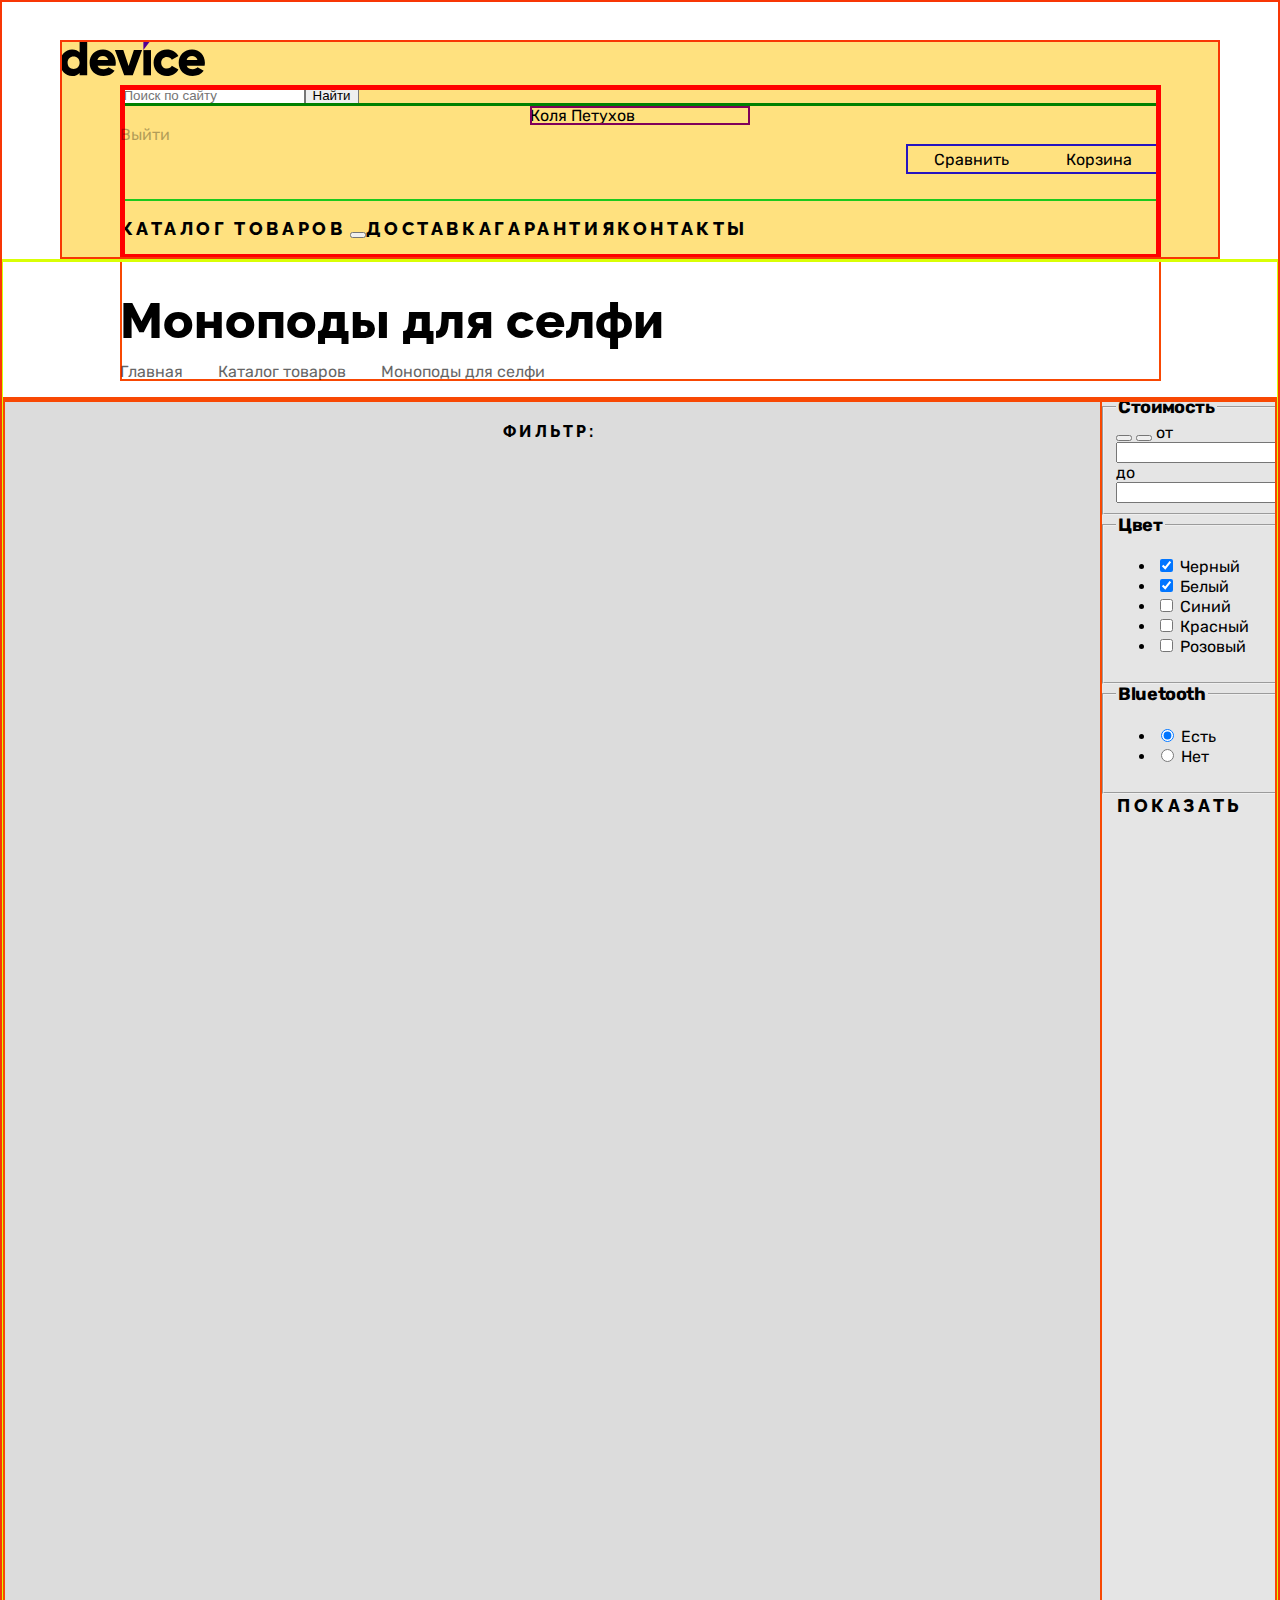
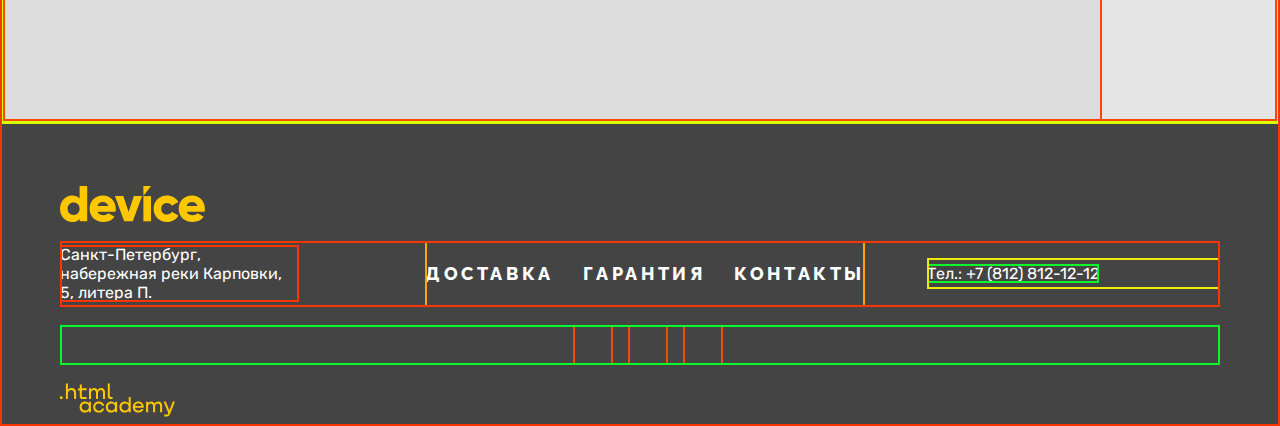
==== catalog.html @ 8658c02c "4.12. Сетка страницы и крупных блоков на флексах для главной страницы" ====
<!DOCTYPE html>
<html lang="ru">
  <head>
    <meta charset="utf-8" />
    <link rel="stylesheet" href="css/styles.css" />
    <title>Каталог HTML Academy: Девайс</title>
  </head>
  <body>
    <header class="main-header">
      <h1 class="visually-hidden">Каталог интернет магазина «device»</h1>
      <a class="main-logo-link" href="index.html"
        ><img
          class="main-logo-img"
          src="img/decor/main-logo.svg"
          alt="Логотип device"
          width="145"
          height="36"
      /></a>
      <nav class="navigation">
        <!--Пользовательское меню begin-->
        <form
          class="search navigation-user"
          action="https://echo.htmlacademy.ru/"
          method="GET"
        >
          <input name="search" placeholder="Поиск по сайту" type="search" />
          <button class="button-search" type="submit">Найти</button>
        </form>
        <a class="navigation-link-login navigation-link-user" href=""
          >Коля Петухов
        </a>
        <a class="navigation-link-logout" href="#">Выйти</a>
        <ul class="navigation-list navigation-user-list">
          <li class="navigation-item-user">
            <a class="navigation-link-user" href="">Сравнить</a>
          </li>
          <li class="navigation-item-user">
            <a class="navigation-link-user" href="">Корзина</a>
          </li>
        </ul>
        <!--Пользовательское меню end-->

        <!--Основное меню begin-->
        <ul class="navigation-list main-menu">
          <li class="navigation-item">
            <a class="navigation-link" href="catalog.html">Каталог товаров</a>
            <button class="button-catalog" aria-expanded="false" type="button">
              <span class="visually-hidden">Дополнительное меню</span>
            </button>
            <ul class="sub-menu-cat hidden">
              <li class="navigation-item">
                <a href="#">Виртуальная реальность</a>
              </li>
              <li class="navigation-item-sub">
                <a href="#">Моноподы для cелфи</a>
              </li>
              <li class="navigation-item-sub">
                <a href="#">Экшн-камеры</a>
              </li>
              <li class="navigation-item-sub">
                <a href="#">Фитнес-браслеты</a>
              </li>
              <li class="navigation-item-sub">
                <a href="#">Умные часы</a>
              </li>
              <li class="navigation-item-sub">
                <a href="#">Квадрокоптеры</a>
              </li>
            </ul>
          </li>
          <li class="navigation-item">
            <a class="navigation-link" href="">Доставка</a>
          </li>
          <li class="navigation-item">
            <a class="navigation-link" href="">Гарантия</a>
          </li>
          <li class="navigation-item">
            <a class="navigation-link" href="">Контакты</a>
          </li>
        </ul>
        <!--Основное меню end-->
      </nav>
    </header>

    <main class="main-container main-catalog">
      <div class="page-container">
        <header class="catalog-header">
          <h2 class="catalog-header-title">Моноподы для селфи</h2>
          <ul class="breadcrumbs">
            <li class="breadcrumbs-item">
              <a class="breadcrumbs-link" href="index.html">Главная</a>
            </li>
            <li class="breadcrumbs-item">
              <a class="breadcrumbs-link" href="catalog.html"
                >Каталог товаров</a
              >
            </li>
            <li class="breadcrumbs-item">
              <a class="breadcrumbs-link">Моноподы для селфи</a>
            </li>
          </ul>
        </header>
      </div>
      <section class="catalog-products">
        <div class="container-catalog">
          <div class="container-filter">
            <h2>фильтр:</h2>
          </div>

          <form
            class="catalog-filter"
            action="https://echo.htmlacademy.ru/"
            method="get"
          >
            <fieldset class="catalog-filter-group">
              <legend class="catalog-filter-title">Стоимость</legend>
              <button class="range-toggle toggle-min" type="button">
                <span class="visually-hidden"
                  >Изменить минимальную стоимость</span
                >
              </button>
              <button class="range-toggle toggle-max" type="button">
                <span class="visually-hidden"
                  >Изменить максимальную стоимость</span
                >
              </button>

              <label class="catalog-filter-label">
                от
                <input
                  class="catalog-filter-input"
                  type="number"
                  name="min-price"
                />
              </label>

              <label class="catalog-filter-label">
                до
                <input
                  class="catalog-filter-input"
                  type="number"
                  name="max-price"
                />
              </label>
            </fieldset>

            <fieldset class="catalog-filter-group">
              <legend class="catalog-filter-title">Цвет</legend>
              <ul class="catalog-filter-list">
                <li class="catalog-filter-item">
                  <label class="catalog-filter-label">
                    <input
                      class="catalog-filter-input"
                      name="filter-color-black"
                      type="checkbox"
                      checked
                    />
                    Черный
                  </label>
                </li>
                <li class="catalog-filter-item">
                  <label class="catalog-filter-label">
                    <input
                      class="catalog-filter-input"
                      name="filter-color-white"
                      type="checkbox"
                      checked
                    />
                    Белый
                  </label>
                </li>
                <li class="catalog-filter-item">
                  <label class="catalog-filter-label">
                    <input
                      class="catalog-filter-input"
                      name="filter-color-blue"
                      type="checkbox"
                    />
                    Синий
                  </label>
                </li>
                <li class="catalog-filter-item">
                  <label class="catalog-filter-label">
                    <input
                      class="catalog-filter-input"
                      name="filter-color-red"
                      type="checkbox"
                    />
                    Красный
                  </label>
                </li>
                <li class="catalog-filter-item">
                  <label class="catalog-filter-label">
                    <input
                      class="catalog-filter-input"
                      name="filter-color-pink"
                      type="checkbox"
                    />
                    Розовый
                  </label>
                </li>
              </ul>
            </fieldset>

            <fieldset class="catalog-filter-group">
              <legend class="catalog-filter-title">Bluetooth</legend>
              <ul class="catalog-filter-list">
                <li class="catalog-filter-item">
                  <label class="catalog-filter-label">
                    <input
                      class="catalog-filter-input"
                      name="filter-bluetooth"
                      type="radio"
                      value="yes"
                      checked
                    />
                    Есть
                  </label>
                </li>
                <li class="catalog-filter-item">
                  <label class="catalog-filter-label">
                    <input
                      class="catalog-filter-input"
                      name="filter-bluetooth"
                      type="radio"
                      value="not"
                    />
                    Нет
                  </label>
                </li>
              </ul>
            </fieldset>

            <button class="btn" type="submit">Показать</button>
          </form>

          <div class="container-products">
            <form class="sorting-type">
              <label for="sorting">сортировка:</label>
              <select name="sorting" id="sorting">
                <option value="popular">Сначала популярное</option>
                <option value="cheap">Сначала дешёвое</option>
                <option value="expensive">Сначала дорогое</option>
              </select>
            </form>

            <a class="visually-hidden sorting--max-min" href="#">
              Отсортировать продукты по убыванию
            </a>
            <a class="visually-hidden sorting--min-max" href="#">
              Отсортировать продукты по возрастанию
            </a>

            <div class="product-card">
              <ul class="product-card-list">
                <li class="product-card-item">
                  <img
                    class="product-card-image"
                    src="img/content/catalog-product-1.jpg"
                    alt="Любительская селфи-палка"
                    width="360"
                    height="380"
                  />
                  <a class="product-card-link" href="#">
                    <h3 class="product-card-title">Любительская селфи-палка</h3>
                    <span class="product-card-price">500 ₽</span>
                  </a>
                  <a class="btn product-card-link" href="#">Подробнее</a>
                </li>
                <li>
                  <img
                    class="product-card-image"
                    src="img/content/catalog-product-2.jpg"
                    alt="Профессиональная селфи-палка"
                    width="360"
                    height="380"
                  />
                  <a class="product-card-link" href="#">
                    <h3 class="product-card-title">
                      Профессиональная селфи-палка
                    </h3>
                    <span class="product-card-price">1 500 ₽</span>
                  </a>
                  <a class="btn product-card-link" href="#">Подробнее</a>
                </li>
                <li>
                  <img
                    class="product-card-image"
                    src="img/content/catalog-product-3.jpg"
                    alt="Непотопляемая селфи-палка"
                    width="360"
                    height="380"
                  />
                  <a class="product-card-link" href="#">
                    <h3 class="product-card-title">
                      Непотопляемая селфи-палка
                    </h3>
                    <span class="product-card-price">2 500 ₽</span>
                  </a>
                  <a class="btn product-card-link" href="#">Подробнее</a>
                </li>
                <li>
                  <img
                    class="product-card-image"
                    src="img/content/catalog-product-4.jpg"
                    alt="Селфи-палка «Следуй за мной»"
                    width="360"
                    height="380"
                  />
                  <a class="product-card-link" href="#">
                    <h3 class="product-card-title">
                      Селфи-палка «Следуй за мной»
                    </h3>
                    <span class="product-card-price">4 900 ₽</span>
                  </a>
                  <a class="btn product-card-link" href="#">Подробнее</a>
                </li>
              </ul>

              <a class="pagination-show-more--button" href="#">
                Загрузить еще
              </a>

              <ul class="pagination">
                <li class="pagination-item">
                  <a class="pagination-link pagination-prev">
                    <span class="pagination-text">назад</span>
                  </a>
                </li>
                <li class="pagination-item">
                  <a class="pagination-link pagination-current" href="#">1</a>
                </li>
                <li class="pagination-item">
                  <a class="pagination-link" href="#">2</a>
                </li>
                <li class="pagination-item">
                  <a class="pagination-link" href="#">3</a>
                </li>
                <li class="pagination-item">
                  <a class="pagination-link" href="#">...</a>
                </li>
                <li class="pagination-item">
                  <a class="pagination-link" href="#">15</a>
                </li>
                <li class="pagination-item">
                  <a class="pagination-link pagination-next" href="#">
                    <span class="pagination-text">вперёд</span>
                  </a>
                </li>
              </ul>
            </div>
          </div>
        </div>
      </section>
    </main>
    <!--footer-->
    <footer class="main-footer">
      <div class="page-container">
        <a class="footer-logo-link" href="index.html">
          <img
            class="footer-logo-img"
            src="img/decor/footer-logo.svg"
            alt="Логотип device"
            width="145"
            height="36"
          />
        </a>
        <div class="footer-container">
          <div class="footer-address">
            <p>Санкт-Петербург, набережная реки Карповки, 5, литера П.</p>
          </div>

          <div class="footer-nav">
            <ul class="footer-nav-list">
              <li class="footer-nav-item">
                <a href="#content-delivery">Доставка</a>
              </li>
              <li class="footer-nav-item">
                <a href="#content-guarantee">Гарантия</a>
              </li>
              <li class="footer-nav-item"><a href="#contacts">Контакты</a></li>
            </ul>
          </div>

          <div class="footer-phone">
            <a class="footer-contacts-phone" href="tel:88128121212"
              >Тел.: +7 (812) 812-12-12</a
            >
          </div>
        </div>

        <div class="footer-social">
          <h2 class="main-footer-title visually-hidden">Мы в соцсетях</h2>
          <ul class="footer-social-list">
            <li class="footer-social-item">
              <a class="button" href="https://www.facebook.com/htmlacademy">
                <span class="visually-hidden">Фейсбук</span>
              </a>
            </li>
            <li class="footer-social-item">
              <a class="button" href="https://www.instagram.com/htmlacademy/">
                <span class="visually-hidden">Инстаграм</span>
              </a>
            </li>
            <li class="footer-social-item">
              <a class="button" href="https://twitter.com/htmlacademy_ru">
                <span class="visually-hidden">Твиттер</span>
              </a>
            </li>
          </ul>
        </div>

        <a class="htmlacademy-link" href="https://htmlacademy.ru/"
          ><img
            class="htmlacademy-logo"
            src="img/decor/footer-logo-html_academy.svg"
            alt=".html academy"
            width="115"
            height="34"
        /></a>
      </div>
    </footer>
  </body>
</html>
---- css/styles.css ----
@font-face {
  font-family: "Raleway";
  src: url("../fonts/raleway/raleway-800.woff2") format("woff2");
  font-weight: 800;
  font-style: normal;
  font-display: swap;
}

@font-face {
  font-family: "Rubik";
  src: url("../fonts/rubik/rubik-400.woff2") format("woff2");
  font-weight: 400;
  font-style: normal;
  font-display: swap;
}

@font-face {
  font-family: "Rubik";
  src: url(../fonts/rubik/rubik-700.woff2) format("woff2");
  font-weight: 700;
  font-style: normal;
  font-display: swap;
}

@font-face {
  font-family: "Rubik";
  src: url(../fonts/rubik/rubik-800.woff2) format("woff2");
  font-weight: 800;
  font-style: normal;
  font-display: swap;
}

html {
  height: 100%;
}

body {
  margin: 0;
  display: flex;
  flex-direction: column;
  min-height: 100%;

  font-family: "Rubik", "Arial", sans-serif;
  font-weight: 400;
  font-style: normal;
  font-size: 18px;
  line-height: 30px;
  color: #444444;
  background-color: #ffffff;

  outline: 2px solid rgb(248, 54, 5);
  outline-offset: -2px;
}

.hidden {
  display: none;
}

.slider h3,
.services h3,
.send-form h3,
.about-company h3,
.сontacts h3,
.mailing h3 {
  font-family: "Raleway", "Arial", sans-serif;
  font-style: normal;
  font-weight: 800;
  font-size: 50px;
  line-height: 50px;
  color: #000000;
}

.main-header {
  width: 1160px;
  min-height: 173px;
  margin: 0 auto;
  margin-top: 40px;
  background-color: #ffe17f;
  color: #000000;

  outline: 2px solid rgb(248, 54, 5);
  outline-offset: -2px;
}

.main-container {
  flex-grow: 1;

  outline: 3px solid rgb(217, 255, 5);
  outline-offset: -3px;
}

.btn {
  font-family: "Raleway", "Arial", sans-serif;
  font-weight: 800;
  font-style: normal;
  font-size: 18px;
  line-height: 21px;
  letter-spacing: 0.2em;
  text-align: center;
  vertical-align: middle;
  text-transform: uppercase;
  text-decoration: none;
  color: #000000;
  border: none;

  /*background-image: url(/img/decor/services-tabs-buttons_rest.svg);*/
  background-repeat: no-repeat;
  background-position: 50%;
  background-color: inherit;

  width: 160px;
}

.visually-hidden {
  position: absolute;
  clip: rect(0 0 0 0);
  width: 1px;
  height: 1px;
  margin: -1px;
  padding: 0;
  border: 0;
  overflow: hidden;
}

.link-for-page {
  font-family: "Raleway", "Arial", sans-serif;
  font-style: normal;
  font-weight: 800;
  font-size: 18px;
  line-height: 21px;
  text-align: center;
  letter-spacing: 0.2em;
  text-transform: uppercase;
  color: #000000;
  /*background-image: url(/img/decor/link-for-page.svg);*/
  background-repeat: no-repeat;
  background-position: 50%;

  text-decoration: none;
}

/* Главная навигация */
/*Основное меню*/
.navigation {
  display: flex;
  flex-direction: column;
  width: 1041px;
  margin: 0 auto;

  outline: 5px solid red;
  outline-offset: -5px;
}

.navigation-list {
  margin: 0;
  padding: 0;
  list-style-type: none;

  display: flex;

  outline: 2px solid rgb(28, 201, 28);
  outline-offset: -2px;
}

.main-menu {
  margin-top: 25px;
  padding-top: 15px;
  padding-bottom: 15px;
}

.navigation-link {
  font-family: "Raleway", "Arial", sans-serif;
  font-weight: 800;
  font-style: normal;
  text-align: center;
  line-height: 21px;
  letter-spacing: 0.2em;
  text-transform: uppercase;
  text-decoration: none;

  color: #000000;
}

/*Пользовательское меню*/
.navigation-user {
  display: flex;
  width: 1041px;

  outline: 3px solid green;
  outline-offset: -3px;
}

.navigation-user-list {
  display: flex;
  margin-left: auto;
  justify-content: space-around;
  width: 255px;
  outline: 2px solid rgb(37, 20, 192);
  outline-offset: -2px;
}

.search-navigation-user {
  width: 480px;
  outline: 2px solid rgb(128, 0, 90);
  outline-offset: -2px;
}

.navigation-link-user {
  font-size: 16px;
  line-height: 19px;
  text-decoration: none;
  /* margin-left: auto; */
  color: #000000;
}

.navigation-link-login {
  width: 220px;
  align-self: center;

  outline: 2px solid rgb(128, 0, 90);
  outline-offset: -2px;
}

.navigation-link-logout {
  font-size: 16px;
  line-height: 19px;
  text-decoration: none;

  color: #000000;
  opacity: 0.3;
}

/*Основное меню_саб-меню (скрытое)*/
.sub-menu-cat {
  margin: 0;
  padding: 0;
  list-style-type: none;
}

.sub-menu-cat a {
  font-size: 16px;
  line-height: 18px;
  text-decoration: none;

  color: #000000;
}

/*
 ##################
  Главная страница
 ##################
*/

.page-container {
  width: 1160px;
  margin: 0 auto;
}

/*Слайдер*/

.slider {
  /* height: 560px; */

  outline: 2px solid rgb(248, 54, 5);
  outline-offset: -2px;
}

.slider-item {
}

.slider-item:not(:first-child) {
  display: none;
}

.slider-list,
.slider-pagination {
  list-style-type: none;
}

.slider-part {
  font-weight: 800;
  font-size: 180px;
  line-height: 30px;

  width: 250px; /*Временно*/
  height: 135px; /*Временно*/

  background-color: #ffe17f; /*Временно*/
  color: #ffffff;

  display: flex; /*Временно*/
  align-items: center; /*Временно*/
  text-align: right; /*Временно*/
}

.slider-link {
  display: block; /*Временно*/
  width: 220px;
  min-height: 20px;
}

.slider-table-specifications th {
  font-size: 36px;
  line-height: 30px;

  color: #000000;
}

.slider-table-specifications td {
  font-size: 16px;
}

/* Кнопки переключения галереи слайдера*/
.slider-button {
  width: 20px;
  height: 60px;
}

.slider-prev {
  background-image: url(../img/decor/slider-prev.svg);
  background-color: #ffffff;
  background-repeat: no-repeat;
  border: none;
}

.slider-next {
  background-image: url(../img/decor/slider-next.svg);
  background-color: #ffffff;
  background-repeat: no-repeat;
  border: none;
}

/*Категории каталога*/
.sections-categories {
  outline: 2px solid rgb(248, 54, 5);
  outline-offset: -2px;
}

.sections-categories-list {
  list-style-type: none;
  display: flex;
  justify-content: space-between;
  margin: 0;
  padding: 0;
}

.sections-categories-item {
  margin: 0;
  padding: 0;
  width: 160px;
}

.sections-categories-link {
  text-decoration: none;
}

.sections-categories-link span {
  display: block;
  height: 60px;
  margin-top: 33px;

  font-family: "Raleway", "Arial", sans-serif;
  font-weight: 800;
  font-style: normal;

  line-height: 24px;
  letter-spacing: -0.02em;
  color: #000000;
}

.sections-categories-link div {
  background-color: #ffe17f;
  height: 160px;
}

.sections-categories--decor-item {
  background-repeat: no-repeat;
  background-position: 50%;
}

.sections-categories--decor-item-vr {
  background-image: url(../img/decor/categories-1.svg);
  background-position: center;
}

.sections-categories--decor-item-mp {
  background-image: url(../img/decor/categories-2.svg);
  background-position: bottom;
}

.sections-categories--decor-item-ac {
  background-image: url(../img/decor/categories-3.svg);
}

.sections-categories--decor-item-fb {
  background-image: url(../img/decor/categories-4.svg);
}

.sections-categories--decor-item-sw {
  background-image: url(../img/decor/categories-5.svg);
}

.sections-categories--decor-item-qc {
  background-image: url(../img/decor/categories-6.svg);
}

/*Сервисы*/

.services {
  background-color: #f0f0f0;

  outline: 2px solid rgb(248, 54, 5);
  outline-offset: -2px;
}

.tab-content-delivery {
  background-image: url(../img/decor/services_delivery.svg);
  background-repeat: no-repeat;
  background-position: right;
}

.tab-content-guarantee {
  background-image: url(../img/decor/services_guarantee.svg);
  background-repeat: no-repeat;
  background-position: right;
}

.tab-content-credit {
  background-image: url(../img/decor/services_credit.svg);
  background-repeat: no-repeat;
  background-position: right;
}

/*Доставка под заказ*/

.modal-delivery {
  outline: 2px solid rgb(54, 7, 224);
  outline-offset: -2px;
}

.modal-delivery-link::before {
  background-color: #ffe17f;
  background-image: url(../img/decor/delivery.svg);
  background-repeat: no-repeat;
  background-position: 0% 50%;
  z-index: 10;
}

.modal-delivery-link {
  display: block;
  font-family: "Raleway", "Arial", sans-serif;
  font-style: normal;
  font-weight: 800;
  font-size: 20px;
  line-height: 23px;
  text-align: center;

  letter-spacing: 0.2em;
  text-transform: uppercase;
  text-decoration: none;
  color: #000000;

  padding-top: 37px;

  background-color: #f0f0f0;

  width: 1160px;
  min-height: 63px;
}

/*Доставка под заказ (модальное окно)*/
.send-form {
  display: none;
  background-color: #ffffff;
}

.send-form label {
  font-weight: 700;
  font-size: 18px;
  line-height: 20px;

  letter-spacing: -0.02em;

  color: #000000;
}

/*
.send-form-input::placeholder {
  font-family: "Rubik", "Arial", sans-serif;
  font-style: normal;
  font-weight: 400;
  font-size: 16px;
  line-height: 20px;

  display: flex;
  align-items: center;

  color: #000000;

  opacity: 0.6;
}
*/

.send-form-input {
  font-size: 16px;
  line-height: 20px;

  display: flex;
  align-items: center;

  color: #000000;
}

/*О компании/Контакты*/

.about-company-сontacts {
  display: flex;
  justify-content: space-between;

  outline: 5px solid red;
  outline-offset: -5px;
}

.about-company,
.сontacts {
  width: 560px;
  min-height: 562px;

  outline: 2px solid rgb(11, 236, 60);
  outline-offset: -2px;
}

.about-company--link,
.contacts--link {
  width: 260px;
}

.contacts-schedule-list {
  list-style-type: none;
}

.contacts-address-text {
  font-style: normal;
  font-size: 18px;
  line-height: 30px;
}

.contacts-phone {
  font-style: normal;
  font-size: 18px;
  line-height: 30px;
  text-decoration-line: underline;

  color: #444444;
}

/*Рассылка*/
.mailing {
  outline: 2px solid rgb(248, 54, 5);
  outline-offset: -2px;
}

/*footer*/

.footer-container {
  display: flex;
  justify-content: space-between;
  align-items: center;
  margin-top: 10px;
  padding: 0;

  outline: 2px solid rgb(248, 54, 5);
  outline-offset: -2px;
}

.footer-nav-list,
.footer-social-list {
  list-style-type: none;
}

.footer-logo-link {
  display: block;
  margin-top: 62px;
}

.main-footer {
  background-color: #444444;
  color: #ffffff;
}

.main-footer p {
  color: #ffffff;
  margin: 0;
  padding: 0;
}

.footer-address {
  width: 239px;

  outline: 2px solid rgb(248, 54, 5);
  outline-offset: -2px;
}

.footer-address p {
  font-size: 16px;
  line-height: 19px;
}

.footer-nav {
  width: 440px;

  margin-left: 64px;

  outline: 2px solid orange;
  outline-offset: -2px;
  padding: 0;
}

.footer-nav-list {
  display: flex;
  justify-content: space-between;
  flex-wrap: wrap;
  padding: 0;
}

.footer-nav-item {
}

.footer-nav-item a {
  font-family: "Raleway", "Arial", sans-serif;
  font-style: normal;
  font-weight: 800;
  font-size: 18px;
  line-height: 21px;
  text-align: center;
  letter-spacing: 0.2em;

  text-decoration: none;
  text-transform: uppercase;
  color: #ffffff;
}

.footer-phone {
  min-width: 293px;

  outline: 2px solid rgb(238, 234, 5);
  outline-offset: -2px;
}

.footer-contacts-phone {
  font-size: 16px;
  line-height: 30px;
  text-align: right;

  text-decoration: none;
  color: #ffffff;

  outline: 2px solid rgb(10, 247, 41);
  outline-offset: -2px;
}

.footer-social-list {
  display: flex;
  justify-content: center;
  outline: 2px solid rgb(10, 247, 41);
  outline-offset: -2px;
  padding: 0;
}

.footer-social-item {
  width: 40px;
  height: 40px;

  margin-left: 15px;

  outline: 2px solid rgb(245, 73, 6);
  outline-offset: -2px;
}

/*
 ##################
      Каталог
 ##################
*/

.main-catalog {
  font-size: 16px;
  line-height: 19px;

  color: #000000;
}

.catalog-header {
  width: 1041px;
  margin: 0 auto;

  outline: 2px solid rgb(248, 72, 3);
  outline-offset: -2px;
}

.catalog-header-title {
  font-family: "Raleway", "Arial", sans-serif;
  font-style: normal;
  font-weight: 800;
  font-size: 50px;
  line-height: 50px;

  margin: 0;
  padding-top: 37px;

  color: #000000;
}

/*Хлебные крошки*/
.breadcrumbs {
  display: flex;
  /* margin: 0; */
  padding: 0;

  list-style-type: none;
}

.breadcrumbs-item {
  margin-right: 35px;
}

.breadcrumbs-link {
  font-size: 16px;
  line-height: 19px;
  text-decoration: none;

  color: #000000;

  opacity: 0.6;
}

/*Фильтр*/
.container-catalog {
  display: flex;

  outline: 5px solid rgb(248, 72, 3);
  outline-offset: -5px;
}

.container-filter {
  background-color: #dcdcdc;
}

.catalog-filter {
  background-color: #e5e5e5;

  outline: 2px solid rgb(248, 72, 3);
  outline-offset: -2px;
}

.container-products {
}

.catalog-products h2 {
  font-family: "Raleway", "Arial", sans-serif;
  font-style: normal;
  font-weight: 800;
  font-size: 16px;
  line-height: 19px;
  letter-spacing: 0.2em;
  text-transform: uppercase;
  text-align: center;

  margin: 0;
  padding-top: 25px;
  padding-bottom: 25px;

  color: #000000;
  width: 1100px;
  min-height: 20px;
}

.catalog-filter-title {
  font-weight: 700;
  font-size: 18px;
  line-height: 20px;

  letter-spacing: -0.02em;

  color: #000000;
}

/*Сортировка*/
.sorting-type {
  padding-top: 25px;
  padding-bottom: 25px;

  width: 468px;
  min-height: 20px;
  background-color: #ebebeb;
}

.sorting-type label {
  display: block;
  font-family: "Raleway", "Arial", sans-serif;
  font-style: normal;
  font-weight: 800;
  font-size: 16px;
  line-height: 19px;
  letter-spacing: 0.2em;
  text-transform: uppercase;
  text-align: center;

  color: #000000;
}

.sorting-type select {
  font-size: 16px;
  line-height: 19px;

  color: #000000;

  background-color: #ebebeb;
  border: none;
}

.sorting-type option {
  border: none;
}

/*Карточки продуктов каталога*/

.product-card-list {
  display: flex;
  flex-wrap: wrap;
  justify-content: space-between;
  width: 760px;
}

.product-card-link {
  text-decoration: none;
}

.product-card-title {
  font-weight: 700;
  font-size: 18px;
  line-height: 24px;

  letter-spacing: -0.02em;

  color: #000000;

  width: 280px;
}

.product-card-price {
  font-size: 18px;
  line-height: 21px;
  text-align: right;

  color: #444444;
}

/*pagination*/

.pagination-show-more--button {
  display: block;
  font-family: "Raleway", "Arial", sans-serif;
  font-style: normal;
  font-weight: 800;
  font-size: 16px;
  line-height: 19px;

  text-align: center;
  letter-spacing: 0.2em;
  text-transform: uppercase;
  text-decoration: none;

  padding-top: 18px;
  padding-bottom: 18px;

  color: #000000;

  width: 760px;

  border: 3px solid #e6e6e6;
  box-sizing: border-box;
}

.pagination-text {
  font-family: "Raleway", "Arial", sans-serif;
  font-style: normal;
  font-weight: 800;
  font-size: 16px;
  line-height: 19px;
  display: flex;
  align-items: center;
  letter-spacing: 0.2em;
  text-transform: uppercase;

  color: #000000;
}

.pagination-link {
  font-size: 16px;
  line-height: 19px;
  text-decoration: none;
  text-align: center;

  color: #444444;
  opacity: 0.3;
}
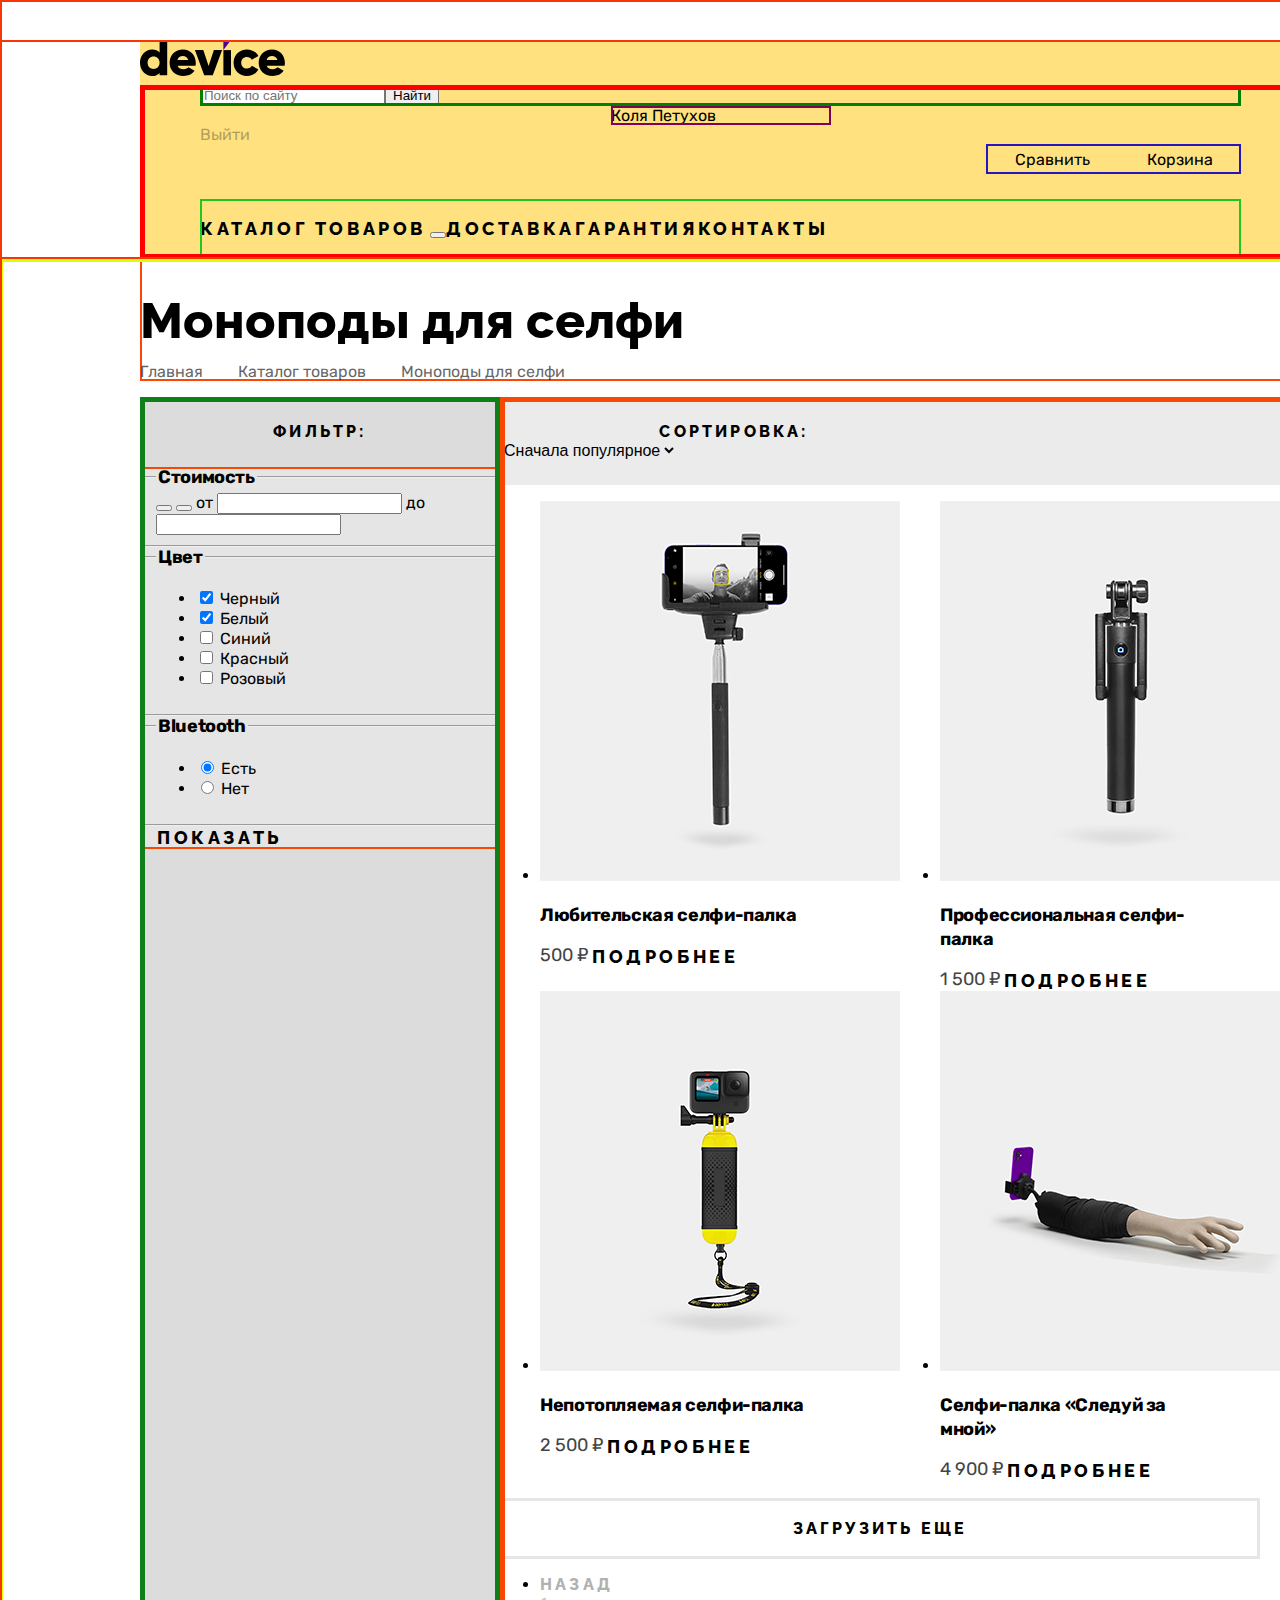
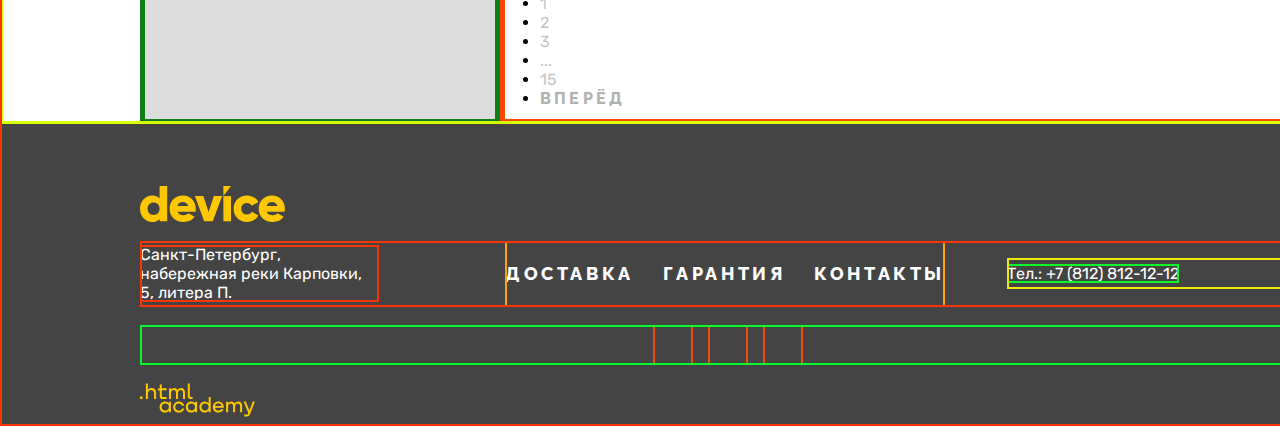
==== commit 388137f7: "Сетка страницы и крупных блоков на флексах для главной страницы_ред.1" ====
--- a/catalog.html
+++ b/catalog.html
@@ -7,79 +7,90 @@
   </head>
   <body>
     <header class="main-header">
-      <h1 class="visually-hidden">Каталог интернет магазина «device»</h1>
-      <a class="main-logo-link" href="index.html"
-        ><img
-          class="main-logo-img"
-          src="img/decor/main-logo.svg"
-          alt="Логотип device"
-          width="145"
-          height="36"
-      /></a>
-      <nav class="navigation">
-        <!--Пользовательское меню begin-->
-        <form
-          class="search navigation-user"
-          action="https://echo.htmlacademy.ru/"
-          method="GET"
-        >
-          <input name="search" placeholder="Поиск по сайту" type="search" />
-          <button class="button-search" type="submit">Найти</button>
-        </form>
-        <a class="navigation-link-login navigation-link-user" href=""
-          >Коля Петухов
-        </a>
-        <a class="navigation-link-logout" href="#">Выйти</a>
-        <ul class="navigation-list navigation-user-list">
-          <li class="navigation-item-user">
-            <a class="navigation-link-user" href="">Сравнить</a>
-          </li>
-          <li class="navigation-item-user">
-            <a class="navigation-link-user" href="">Корзина</a>
-          </li>
-        </ul>
-        <!--Пользовательское меню end-->
-
-        <!--Основное меню begin-->
-        <ul class="navigation-list main-menu">
-          <li class="navigation-item">
-            <a class="navigation-link" href="catalog.html">Каталог товаров</a>
-            <button class="button-catalog" aria-expanded="false" type="button">
-              <span class="visually-hidden">Дополнительное меню</span>
-            </button>
-            <ul class="sub-menu-cat hidden">
+      <!--Сделал отдельный контейнер потому как нужно установить фон ограниченный по ширине, если поставить класс ".page-container" то потребуется еще одна обертка для фона-->
+      <div class="page-container">
+        <div class="header-container">
+          <h1 class="visually-hidden">Каталог интернет магазина «device»</h1>
+          <a class="main-logo-link" href="index.html"
+            ><img
+              class="main-logo-img"
+              src="img/decor/main-logo.svg"
+              alt="Логотип device"
+              width="145"
+              height="36"
+          /></a>
+          <nav class="navigation">
+            <!--Пользовательское меню begin-->
+            <form
+              class="search navigation-user"
+              action="https://echo.htmlacademy.ru/"
+              method="GET"
+            >
+              <input name="search" placeholder="Поиск по сайту" type="search" />
+              <button class="button-search" type="submit">Найти</button>
+            </form>
+            <a class="navigation-link-login navigation-link-user" href=""
+              >Коля Петухов
+            </a>
+            <a class="navigation-link-logout" href="#">Выйти</a>
+            <ul class="navigation-list navigation-user-list">
+              <li class="navigation-item-user">
+                <a class="navigation-link-user" href="">Сравнить</a>
+              </li>
+              <li class="navigation-item-user">
+                <a class="navigation-link-user" href="">Корзина</a>
+              </li>
+            </ul>
+            <!--Пользовательское меню end-->
+
+            <!--Основное меню begin-->
+            <ul class="navigation-list main-menu">
               <li class="navigation-item">
-                <a href="#">Виртуальная реальность</a>
-              </li>
-              <li class="navigation-item-sub">
-                <a href="#">Моноподы для cелфи</a>
-              </li>
-              <li class="navigation-item-sub">
-                <a href="#">Экшн-камеры</a>
-              </li>
-              <li class="navigation-item-sub">
-                <a href="#">Фитнес-браслеты</a>
-              </li>
-              <li class="navigation-item-sub">
-                <a href="#">Умные часы</a>
-              </li>
-              <li class="navigation-item-sub">
-                <a href="#">Квадрокоптеры</a>
+                <a class="navigation-link" href="catalog.html"
+                  >Каталог товаров</a
+                >
+                <button
+                  class="button-catalog"
+                  aria-expanded="false"
+                  type="button"
+                >
+                  <span class="visually-hidden">Дополнительное меню</span>
+                </button>
+                <ul class="sub-menu-cat hidden">
+                  <li class="navigation-item">
+                    <a href="#">Виртуальная реальность</a>
+                  </li>
+                  <li class="navigation-item-sub">
+                    <a href="#">Моноподы для cелфи</a>
+                  </li>
+                  <li class="navigation-item-sub">
+                    <a href="#">Экшн-камеры</a>
+                  </li>
+                  <li class="navigation-item-sub">
+                    <a href="#">Фитнес-браслеты</a>
+                  </li>
+                  <li class="navigation-item-sub">
+                    <a href="#">Умные часы</a>
+                  </li>
+                  <li class="navigation-item-sub">
+                    <a href="#">Квадрокоптеры</a>
+                  </li>
+                </ul>
+              </li>
+              <li class="navigation-item">
+                <a class="navigation-link" href="">Доставка</a>
+              </li>
+              <li class="navigation-item">
+                <a class="navigation-link" href="">Гарантия</a>
+              </li>
+              <li class="navigation-item">
+                <a class="navigation-link" href="">Контакты</a>
               </li>
             </ul>
-          </li>
-          <li class="navigation-item">
-            <a class="navigation-link" href="">Доставка</a>
-          </li>
-          <li class="navigation-item">
-            <a class="navigation-link" href="">Гарантия</a>
-          </li>
-          <li class="navigation-item">
-            <a class="navigation-link" href="">Контакты</a>
-          </li>
-        </ul>
-        <!--Основное меню end-->
-      </nav>
+            <!--Основное меню end-->
+          </nav>
+        </div>
+      </div>
     </header>
 
     <main class="main-container main-catalog">
@@ -102,252 +113,255 @@
         </header>
       </div>
       <section class="catalog-products">
-        <div class="container-catalog">
-          <div class="container-filter">
-            <h2>фильтр:</h2>
-          </div>
-
-          <form
-            class="catalog-filter"
-            action="https://echo.htmlacademy.ru/"
-            method="get"
-          >
-            <fieldset class="catalog-filter-group">
-              <legend class="catalog-filter-title">Стоимость</legend>
-              <button class="range-toggle toggle-min" type="button">
-                <span class="visually-hidden"
-                  >Изменить минимальную стоимость</span
-                >
-              </button>
-              <button class="range-toggle toggle-max" type="button">
-                <span class="visually-hidden"
-                  >Изменить максимальную стоимость</span
-                >
-              </button>
-
-              <label class="catalog-filter-label">
-                от
-                <input
-                  class="catalog-filter-input"
-                  type="number"
-                  name="min-price"
-                />
-              </label>
-
-              <label class="catalog-filter-label">
-                до
-                <input
-                  class="catalog-filter-input"
-                  type="number"
-                  name="max-price"
-                />
-              </label>
-            </fieldset>
-
-            <fieldset class="catalog-filter-group">
-              <legend class="catalog-filter-title">Цвет</legend>
-              <ul class="catalog-filter-list">
-                <li class="catalog-filter-item">
+        <div class="page-container">
+          <!--Контейнер для разделения на 2 колонки-->
+          <div class="catalog-products--flex-container">
+            <div class="filter-container">
+              <h2>фильтр:</h2>
+              <form
+                class="catalog-filter"
+                action="https://echo.htmlacademy.ru/"
+                method="get"
+              >
+                <fieldset class="catalog-filter-group">
+                  <legend class="catalog-filter-title">Стоимость</legend>
+                  <button class="range-toggle toggle-min" type="button">
+                    <span class="visually-hidden"
+                      >Изменить минимальную стоимость</span
+                    >
+                  </button>
+                  <button class="range-toggle toggle-max" type="button">
+                    <span class="visually-hidden"
+                      >Изменить максимальную стоимость</span
+                    >
+                  </button>
+
                   <label class="catalog-filter-label">
+                    от
                     <input
                       class="catalog-filter-input"
-                      name="filter-color-black"
-                      type="checkbox"
-                      checked
-                    />
-                    Черный
+                      type="number"
+                      name="min-price"
+                    />
                   </label>
-                </li>
-                <li class="catalog-filter-item">
+
                   <label class="catalog-filter-label">
+                    до
                     <input
                       class="catalog-filter-input"
-                      name="filter-color-white"
-                      type="checkbox"
-                      checked
-                    />
-                    Белый
+                      type="number"
+                      name="max-price"
+                    />
                   </label>
-                </li>
-                <li class="catalog-filter-item">
-                  <label class="catalog-filter-label">
-                    <input
-                      class="catalog-filter-input"
-                      name="filter-color-blue"
-                      type="checkbox"
-                    />
-                    Синий
-                  </label>
-                </li>
-                <li class="catalog-filter-item">
-                  <label class="catalog-filter-label">
-                    <input
-                      class="catalog-filter-input"
-                      name="filter-color-red"
-                      type="checkbox"
-                    />
-                    Красный
-                  </label>
-                </li>
-                <li class="catalog-filter-item">
-                  <label class="catalog-filter-label">
-                    <input
-                      class="catalog-filter-input"
-                      name="filter-color-pink"
-                      type="checkbox"
-                    />
-                    Розовый
-                  </label>
-                </li>
-              </ul>
-            </fieldset>
-
-            <fieldset class="catalog-filter-group">
-              <legend class="catalog-filter-title">Bluetooth</legend>
-              <ul class="catalog-filter-list">
-                <li class="catalog-filter-item">
-                  <label class="catalog-filter-label">
-                    <input
-                      class="catalog-filter-input"
-                      name="filter-bluetooth"
-                      type="radio"
-                      value="yes"
-                      checked
-                    />
-                    Есть
-                  </label>
-                </li>
-                <li class="catalog-filter-item">
-                  <label class="catalog-filter-label">
-                    <input
-                      class="catalog-filter-input"
-                      name="filter-bluetooth"
-                      type="radio"
-                      value="not"
-                    />
-                    Нет
-                  </label>
-                </li>
-              </ul>
-            </fieldset>
-
-            <button class="btn" type="submit">Показать</button>
-          </form>
-
-          <div class="container-products">
-            <form class="sorting-type">
-              <label for="sorting">сортировка:</label>
-              <select name="sorting" id="sorting">
-                <option value="popular">Сначала популярное</option>
-                <option value="cheap">Сначала дешёвое</option>
-                <option value="expensive">Сначала дорогое</option>
-              </select>
-            </form>
-
-            <a class="visually-hidden sorting--max-min" href="#">
-              Отсортировать продукты по убыванию
-            </a>
-            <a class="visually-hidden sorting--min-max" href="#">
-              Отсортировать продукты по возрастанию
-            </a>
-
-            <div class="product-card">
-              <ul class="product-card-list">
-                <li class="product-card-item">
-                  <img
-                    class="product-card-image"
-                    src="img/content/catalog-product-1.jpg"
-                    alt="Любительская селфи-палка"
-                    width="360"
-                    height="380"
-                  />
-                  <a class="product-card-link" href="#">
-                    <h3 class="product-card-title">Любительская селфи-палка</h3>
-                    <span class="product-card-price">500 ₽</span>
-                  </a>
-                  <a class="btn product-card-link" href="#">Подробнее</a>
-                </li>
-                <li>
-                  <img
-                    class="product-card-image"
-                    src="img/content/catalog-product-2.jpg"
-                    alt="Профессиональная селфи-палка"
-                    width="360"
-                    height="380"
-                  />
-                  <a class="product-card-link" href="#">
-                    <h3 class="product-card-title">
-                      Профессиональная селфи-палка
-                    </h3>
-                    <span class="product-card-price">1 500 ₽</span>
-                  </a>
-                  <a class="btn product-card-link" href="#">Подробнее</a>
-                </li>
-                <li>
-                  <img
-                    class="product-card-image"
-                    src="img/content/catalog-product-3.jpg"
-                    alt="Непотопляемая селфи-палка"
-                    width="360"
-                    height="380"
-                  />
-                  <a class="product-card-link" href="#">
-                    <h3 class="product-card-title">
-                      Непотопляемая селфи-палка
-                    </h3>
-                    <span class="product-card-price">2 500 ₽</span>
-                  </a>
-                  <a class="btn product-card-link" href="#">Подробнее</a>
-                </li>
-                <li>
-                  <img
-                    class="product-card-image"
-                    src="img/content/catalog-product-4.jpg"
-                    alt="Селфи-палка «Следуй за мной»"
-                    width="360"
-                    height="380"
-                  />
-                  <a class="product-card-link" href="#">
-                    <h3 class="product-card-title">
-                      Селфи-палка «Следуй за мной»
-                    </h3>
-                    <span class="product-card-price">4 900 ₽</span>
-                  </a>
-                  <a class="btn product-card-link" href="#">Подробнее</a>
-                </li>
-              </ul>
-
-              <a class="pagination-show-more--button" href="#">
-                Загрузить еще
-              </a>
-
-              <ul class="pagination">
-                <li class="pagination-item">
-                  <a class="pagination-link pagination-prev">
-                    <span class="pagination-text">назад</span>
-                  </a>
-                </li>
-                <li class="pagination-item">
-                  <a class="pagination-link pagination-current" href="#">1</a>
-                </li>
-                <li class="pagination-item">
-                  <a class="pagination-link" href="#">2</a>
-                </li>
-                <li class="pagination-item">
-                  <a class="pagination-link" href="#">3</a>
-                </li>
-                <li class="pagination-item">
-                  <a class="pagination-link" href="#">...</a>
-                </li>
-                <li class="pagination-item">
-                  <a class="pagination-link" href="#">15</a>
-                </li>
-                <li class="pagination-item">
-                  <a class="pagination-link pagination-next" href="#">
-                    <span class="pagination-text">вперёд</span>
-                  </a>
-                </li>
-              </ul>
+                </fieldset>
+
+                <fieldset class="catalog-filter-group">
+                  <legend class="catalog-filter-title">Цвет</legend>
+                  <ul class="catalog-filter-list">
+                    <li class="catalog-filter-item">
+                      <label class="catalog-filter-label">
+                        <input
+                          class="catalog-filter-input"
+                          name="filter-color-black"
+                          type="checkbox"
+                          checked
+                        />
+                        Черный
+                      </label>
+                    </li>
+                    <li class="catalog-filter-item">
+                      <label class="catalog-filter-label">
+                        <input
+                          class="catalog-filter-input"
+                          name="filter-color-white"
+                          type="checkbox"
+                          checked
+                        />
+                        Белый
+                      </label>
+                    </li>
+                    <li class="catalog-filter-item">
+                      <label class="catalog-filter-label">
+                        <input
+                          class="catalog-filter-input"
+                          name="filter-color-blue"
+                          type="checkbox"
+                        />
+                        Синий
+                      </label>
+                    </li>
+                    <li class="catalog-filter-item">
+                      <label class="catalog-filter-label">
+                        <input
+                          class="catalog-filter-input"
+                          name="filter-color-red"
+                          type="checkbox"
+                        />
+                        Красный
+                      </label>
+                    </li>
+                    <li class="catalog-filter-item">
+                      <label class="catalog-filter-label">
+                        <input
+                          class="catalog-filter-input"
+                          name="filter-color-pink"
+                          type="checkbox"
+                        />
+                        Розовый
+                      </label>
+                    </li>
+                  </ul>
+                </fieldset>
+
+                <fieldset class="catalog-filter-group">
+                  <legend class="catalog-filter-title">Bluetooth</legend>
+                  <ul class="catalog-filter-list">
+                    <li class="catalog-filter-item">
+                      <label class="catalog-filter-label">
+                        <input
+                          class="catalog-filter-input"
+                          name="filter-bluetooth"
+                          type="radio"
+                          value="yes"
+                          checked
+                        />
+                        Есть
+                      </label>
+                    </li>
+                    <li class="catalog-filter-item">
+                      <label class="catalog-filter-label">
+                        <input
+                          class="catalog-filter-input"
+                          name="filter-bluetooth"
+                          type="radio"
+                          value="not"
+                        />
+                        Нет
+                      </label>
+                    </li>
+                  </ul>
+                </fieldset>
+
+                <button class="btn" type="submit">Показать</button>
+              </form>
+            </div>
+            <div class="products-container">
+              <div class="sorting-container">
+                <form class="sorting-type">
+                  <label for="sorting">сортировка:</label>
+                  <select name="sorting" id="sorting">
+                    <option value="popular">Сначала популярное</option>
+                    <option value="cheap">Сначала дешёвое</option>
+                    <option value="expensive">Сначала дорогое</option>
+                  </select>
+                </form>
+                <a class="visually-hidden sorting--max-min" href="#">
+                  Отсортировать продукты по убыванию
+                </a>
+                <a class="visually-hidden sorting--min-max" href="#">
+                  Отсортировать продукты по возрастанию
+                </a>
+              </div>
+              <div class="product-card">
+                <ul class="product-card-list">
+                  <li class="product-card-item">
+                    <img
+                      class="product-card-image"
+                      src="img/content/catalog-product-1.jpg"
+                      alt="Любительская селфи-палка"
+                      width="360"
+                      height="380"
+                    />
+                    <a class="product-card-link" href="#">
+                      <h3 class="product-card-title">
+                        Любительская селфи-палка
+                      </h3>
+                      <span class="product-card-price">500 ₽</span>
+                    </a>
+                    <a class="btn product-card-link" href="#">Подробнее</a>
+                  </li>
+                  <li>
+                    <img
+                      class="product-card-image"
+                      src="img/content/catalog-product-2.jpg"
+                      alt="Профессиональная селфи-палка"
+                      width="360"
+                      height="380"
+                    />
+                    <a class="product-card-link" href="#">
+                      <h3 class="product-card-title">
+                        Профессиональная селфи-палка
+                      </h3>
+                      <span class="product-card-price">1 500 ₽</span>
+                    </a>
+                    <a class="btn product-card-link" href="#">Подробнее</a>
+                  </li>
+                  <li>
+                    <img
+                      class="product-card-image"
+                      src="img/content/catalog-product-3.jpg"
+                      alt="Непотопляемая селфи-палка"
+                      width="360"
+                      height="380"
+                    />
+                    <a class="product-card-link" href="#">
+                      <h3 class="product-card-title">
+                        Непотопляемая селфи-палка
+                      </h3>
+                      <span class="product-card-price">2 500 ₽</span>
+                    </a>
+                    <a class="btn product-card-link" href="#">Подробнее</a>
+                  </li>
+                  <li>
+                    <img
+                      class="product-card-image"
+                      src="img/content/catalog-product-4.jpg"
+                      alt="Селфи-палка «Следуй за мной»"
+                      width="360"
+                      height="380"
+                    />
+                    <a class="product-card-link" href="#">
+                      <h3 class="product-card-title">
+                        Селфи-палка «Следуй за мной»
+                      </h3>
+                      <span class="product-card-price">4 900 ₽</span>
+                    </a>
+                    <a class="btn product-card-link" href="#">Подробнее</a>
+                  </li>
+                </ul>
+
+                <a class="pagination-show-more--button" href="#">
+                  Загрузить еще
+                </a>
+
+                <ul class="pagination">
+                  <li class="pagination-item">
+                    <a class="pagination-link pagination-prev">
+                      <span class="pagination-text">назад</span>
+                    </a>
+                  </li>
+                  <li class="pagination-item">
+                    <a class="pagination-link pagination-current" href="#">1</a>
+                  </li>
+                  <li class="pagination-item">
+                    <a class="pagination-link" href="#">2</a>
+                  </li>
+                  <li class="pagination-item">
+                    <a class="pagination-link" href="#">3</a>
+                  </li>
+                  <li class="pagination-item">
+                    <a class="pagination-link" href="#">...</a>
+                  </li>
+                  <li class="pagination-item">
+                    <a class="pagination-link" href="#">15</a>
+                  </li>
+                  <li class="pagination-item">
+                    <a class="pagination-link pagination-next" href="#">
+                      <span class="pagination-text">вперёд</span>
+                    </a>
+                  </li>
+                </ul>
+              </div>
             </div>
           </div>
         </div>
@@ -365,6 +379,7 @@
             height="36"
           />
         </a>
+
         <div class="footer-container">
           <div class="footer-address">
             <p>Санкт-Петербург, набережная реки Карповки, 5, литера П.</p>
--- a/css/styles.css
+++ b/css/styles.css
@@ -39,6 +39,7 @@
   display: flex;
   flex-direction: column;
   min-height: 100%;
+  min-width: 1440px;
 
   font-family: "Rubik", "Arial", sans-serif;
   font-weight: 400;
@@ -71,15 +72,17 @@
 }
 
 .main-header {
-  width: 1160px;
   min-height: 173px;
-  margin: 0 auto;
   margin-top: 40px;
+  color: #000000;
+
+  outline: 2px solid rgb(248, 54, 5);
+  outline-offset: -2px;
+}
+
+/*Сделал отдельный контейнер потому как нужно установить фон для header*/
+.header-container {
   background-color: #ffe17f;
-  color: #000000;
-
-  outline: 2px solid rgb(248, 54, 5);
-  outline-offset: -2px;
 }
 
 .main-container {
@@ -144,8 +147,8 @@
 .navigation {
   display: flex;
   flex-direction: column;
-  width: 1041px;
-  margin: 0 auto;
+  padding-left: 60px;
+  padding-right: 59px;
 
   outline: 5px solid red;
   outline-offset: -5px;
@@ -184,7 +187,6 @@
 /*Пользовательское меню*/
 .navigation-user {
   display: flex;
-  width: 1041px;
 
   outline: 3px solid green;
   outline-offset: -3px;
@@ -209,7 +211,6 @@
   font-size: 16px;
   line-height: 19px;
   text-decoration: none;
-  /* margin-left: auto; */
   color: #000000;
 }
 
@@ -251,9 +252,13 @@
  ##################
 */
 
+/*Центровщик*/
+
 .page-container {
   width: 1160px;
   margin: 0 auto;
+  padding-left: 140px;
+  padding-right: 140px;
 }
 
 /*Слайдер*/
@@ -339,15 +344,21 @@
 .sections-categories-list {
   list-style-type: none;
   display: flex;
-  justify-content: space-between;
+  justify-content: flex-start;
+  flex-wrap: wrap;
   margin: 0;
   padding: 0;
 }
 
 .sections-categories-item {
   margin: 0;
+  margin-right: 40px;
   padding: 0;
   width: 160px;
+}
+
+.sections-categories-item:nth-child(6n) {
+  margin-right: 0;
 }
 
 .sections-categories-link {
@@ -464,7 +475,6 @@
 
   background-color: #f0f0f0;
 
-  width: 1160px;
   min-height: 63px;
 }
 
@@ -579,7 +589,7 @@
 }
 
 .footer-logo-link {
-  display: block;
+  display: inline-block;
   margin-top: 62px;
 }
 
@@ -691,9 +701,6 @@
 }
 
 .catalog-header {
-  width: 1041px;
-  margin: 0 auto;
-
   outline: 2px solid rgb(248, 72, 3);
   outline-offset: -2px;
 }
@@ -714,7 +721,6 @@
 /*Хлебные крошки*/
 .breadcrumbs {
   display: flex;
-  /* margin: 0; */
   padding: 0;
 
   list-style-type: none;
@@ -733,27 +739,30 @@
 
   opacity: 0.6;
 }
+/*Блок каталог-продукты*/
+
+.catalog-products--flex-container {
+  display: flex;
+}
 
 /*Фильтр*/
-.container-catalog {
-  display: flex;
-
+
+.filter-container {
+  background-color: #dcdcdc;
+  outline: 5px solid rgb(16, 126, 25);
+  outline-offset: -5px;
+}
+
+.catalog-filter {
+  background-color: #e5e5e5;
+
+  outline: 2px solid rgb(248, 72, 3);
+  outline-offset: -2px;
+}
+
+.products-container {
   outline: 5px solid rgb(248, 72, 3);
   outline-offset: -5px;
-}
-
-.container-filter {
-  background-color: #dcdcdc;
-}
-
-.catalog-filter {
-  background-color: #e5e5e5;
-
-  outline: 2px solid rgb(248, 72, 3);
-  outline-offset: -2px;
-}
-
-.container-products {
 }
 
 .catalog-products h2 {
@@ -771,7 +780,7 @@
   padding-bottom: 25px;
 
   color: #000000;
-  width: 1100px;
+
   min-height: 20px;
 }
 
@@ -786,6 +795,10 @@
 }
 
 /*Сортировка*/
+.sorting-container {
+  background-color: #ebebeb;
+}
+
 .sorting-type {
   padding-top: 25px;
   padding-bottom: 25px;
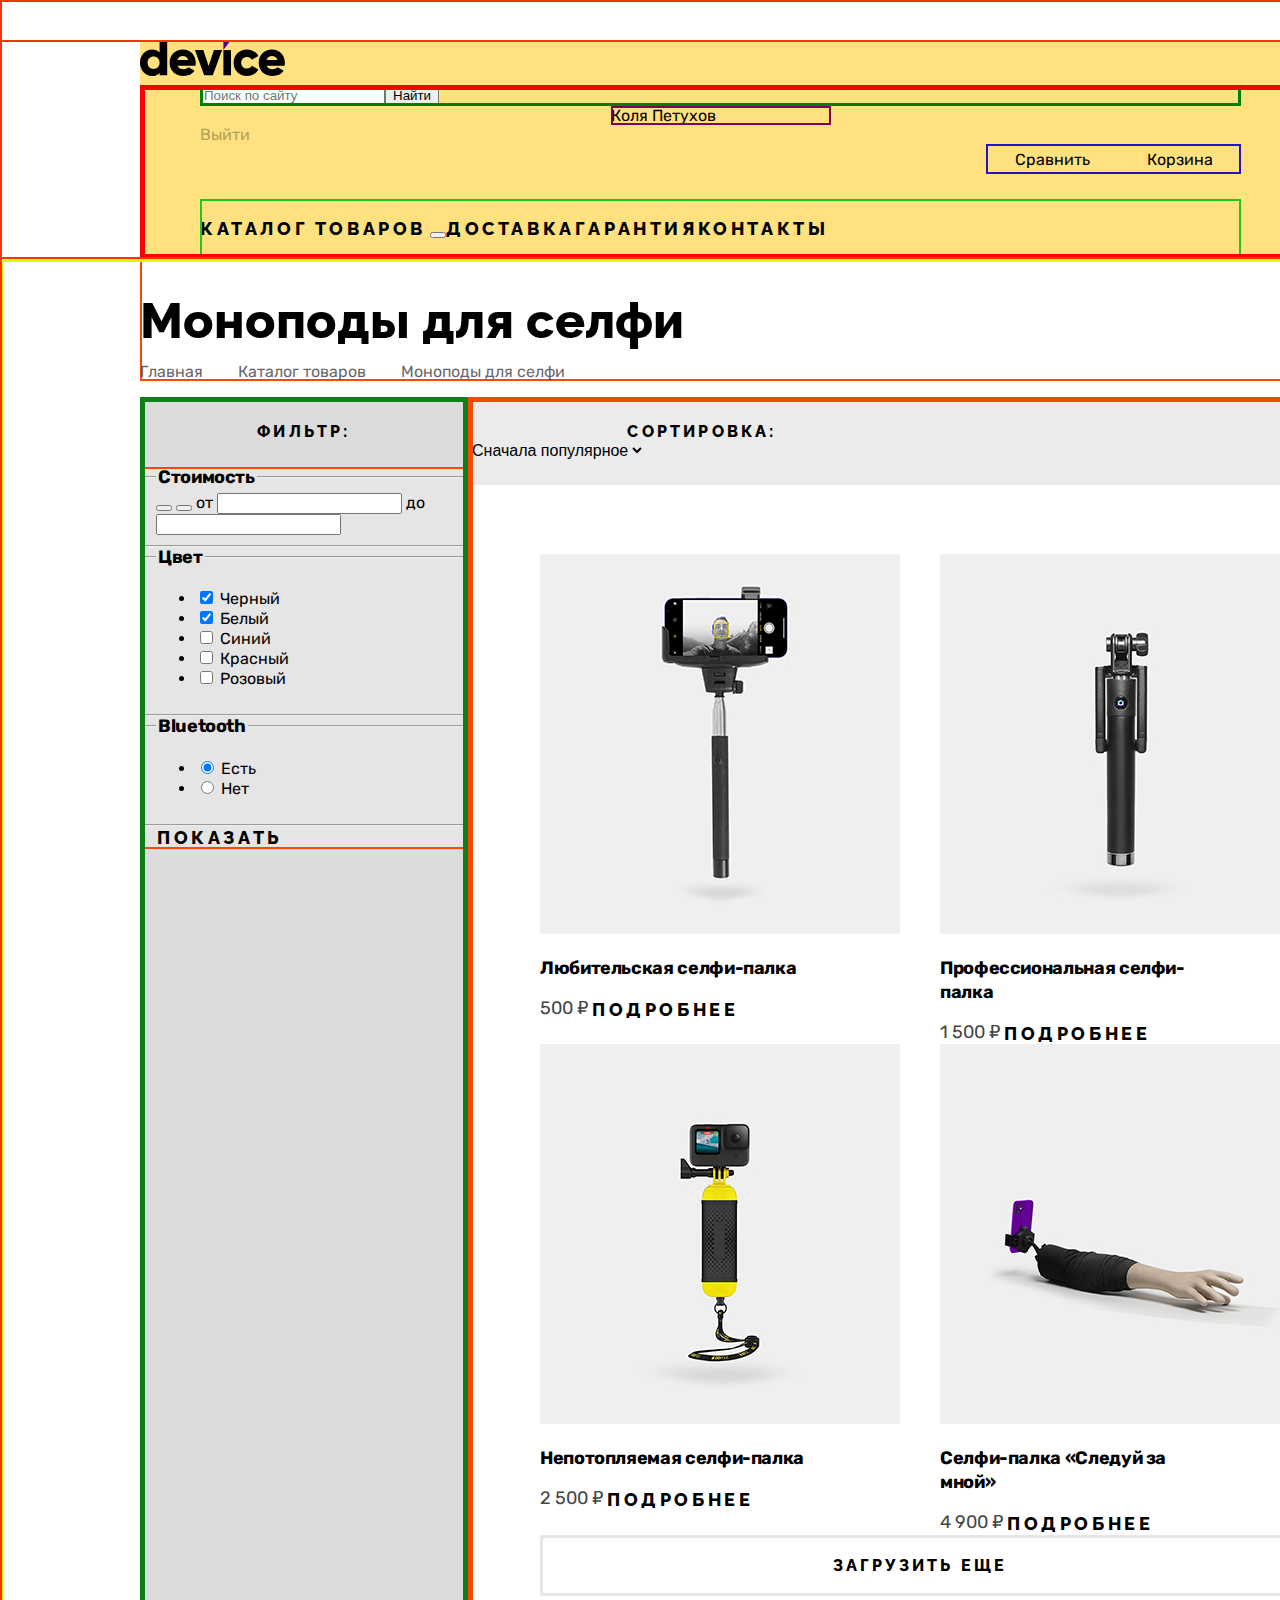
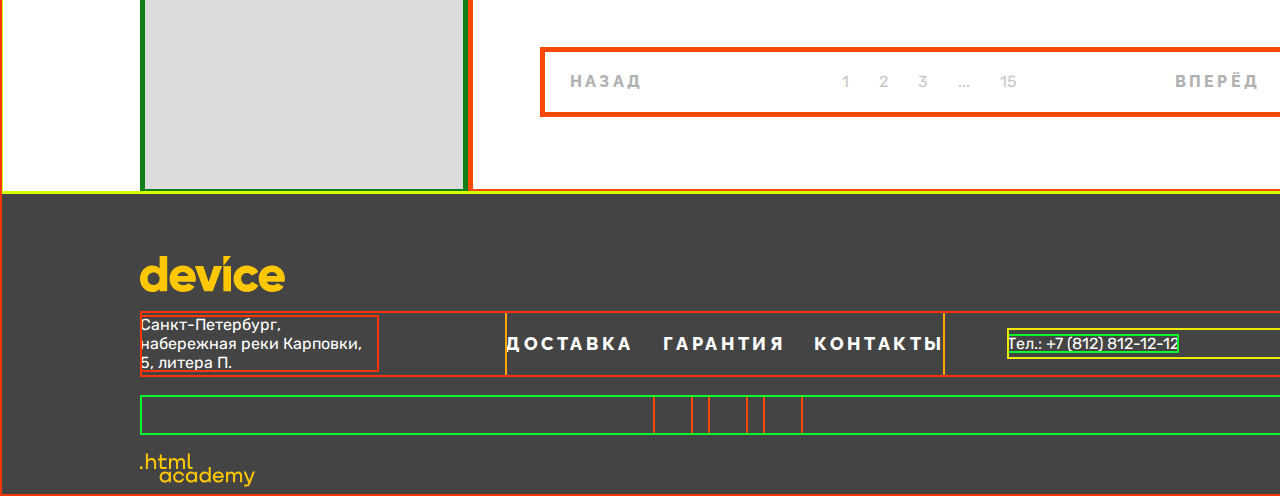
==== commit 1dea8e4c: "Сетка страницы и крупных блоков на флексах для страницы каталога" ====
--- a/catalog.html
+++ b/catalog.html
@@ -116,7 +116,7 @@
         <div class="page-container">
           <!--Контейнер для разделения на 2 колонки-->
           <div class="catalog-products--flex-container">
-            <div class="filter-container">
+            <div class="left-column--filter-container">
               <h2>фильтр:</h2>
               <form
                 class="catalog-filter"
@@ -245,7 +245,7 @@
                 <button class="btn" type="submit">Показать</button>
               </form>
             </div>
-            <div class="products-container">
+            <div class="right-column--products-container">
               <div class="sorting-container">
                 <form class="sorting-type">
                   <label for="sorting">сортировка:</label>
@@ -334,9 +334,9 @@
                   Загрузить еще
                 </a>
 
-                <ul class="pagination">
-                  <li class="pagination-item">
-                    <a class="pagination-link pagination-prev">
+                <ul class="pagination-list">
+                  <li class="pagination-item">
+                    <a class="pagination-link pagination-prev" href="#">
                       <span class="pagination-text">назад</span>
                     </a>
                   </li>
--- a/css/styles.css
+++ b/css/styles.css
@@ -747,7 +747,7 @@
 
 /*Фильтр*/
 
-.filter-container {
+.left-column--filter-container {
   background-color: #dcdcdc;
   outline: 5px solid rgb(16, 126, 25);
   outline-offset: -5px;
@@ -760,7 +760,7 @@
   outline-offset: -2px;
 }
 
-.products-container {
+.right-column--products-container {
   outline: 5px solid rgb(248, 72, 3);
   outline-offset: -5px;
 }
@@ -842,7 +842,13 @@
   display: flex;
   flex-wrap: wrap;
   justify-content: space-between;
+
   width: 760px;
+  margin: 0;
+  padding-left: 72px;
+  padding-top: 69px;
+
+  list-style-type: none;
 }
 
 .product-card-link {
@@ -886,6 +892,7 @@
 
   padding-top: 18px;
   padding-bottom: 18px;
+  margin-left: 72px;
 
   color: #000000;
 
@@ -893,6 +900,36 @@
 
   border: 3px solid #e6e6e6;
   box-sizing: border-box;
+}
+
+.pagination-list {
+  display: flex;
+  align-items: center;
+
+  margin-left: 72px;
+  margin-top: 51px;
+  margin-bottom: 77px;
+  padding-left: 30px;
+  padding-right: 30px;
+
+  list-style-type: none;
+
+  height: 70px;
+
+  outline: 5px solid rgb(248, 72, 3);
+  outline-offset: -5px;
+}
+
+.pagination-item {
+  margin-right: 10px;
+}
+
+.pagination-item:first-child {
+  margin-right: 189px;
+}
+
+.pagination-item:last-child {
+  margin-left: auto;
 }
 
 .pagination-text {
@@ -915,6 +952,8 @@
   text-decoration: none;
   text-align: center;
 
+  padding: 10px;
+
   color: #444444;
   opacity: 0.3;
 }
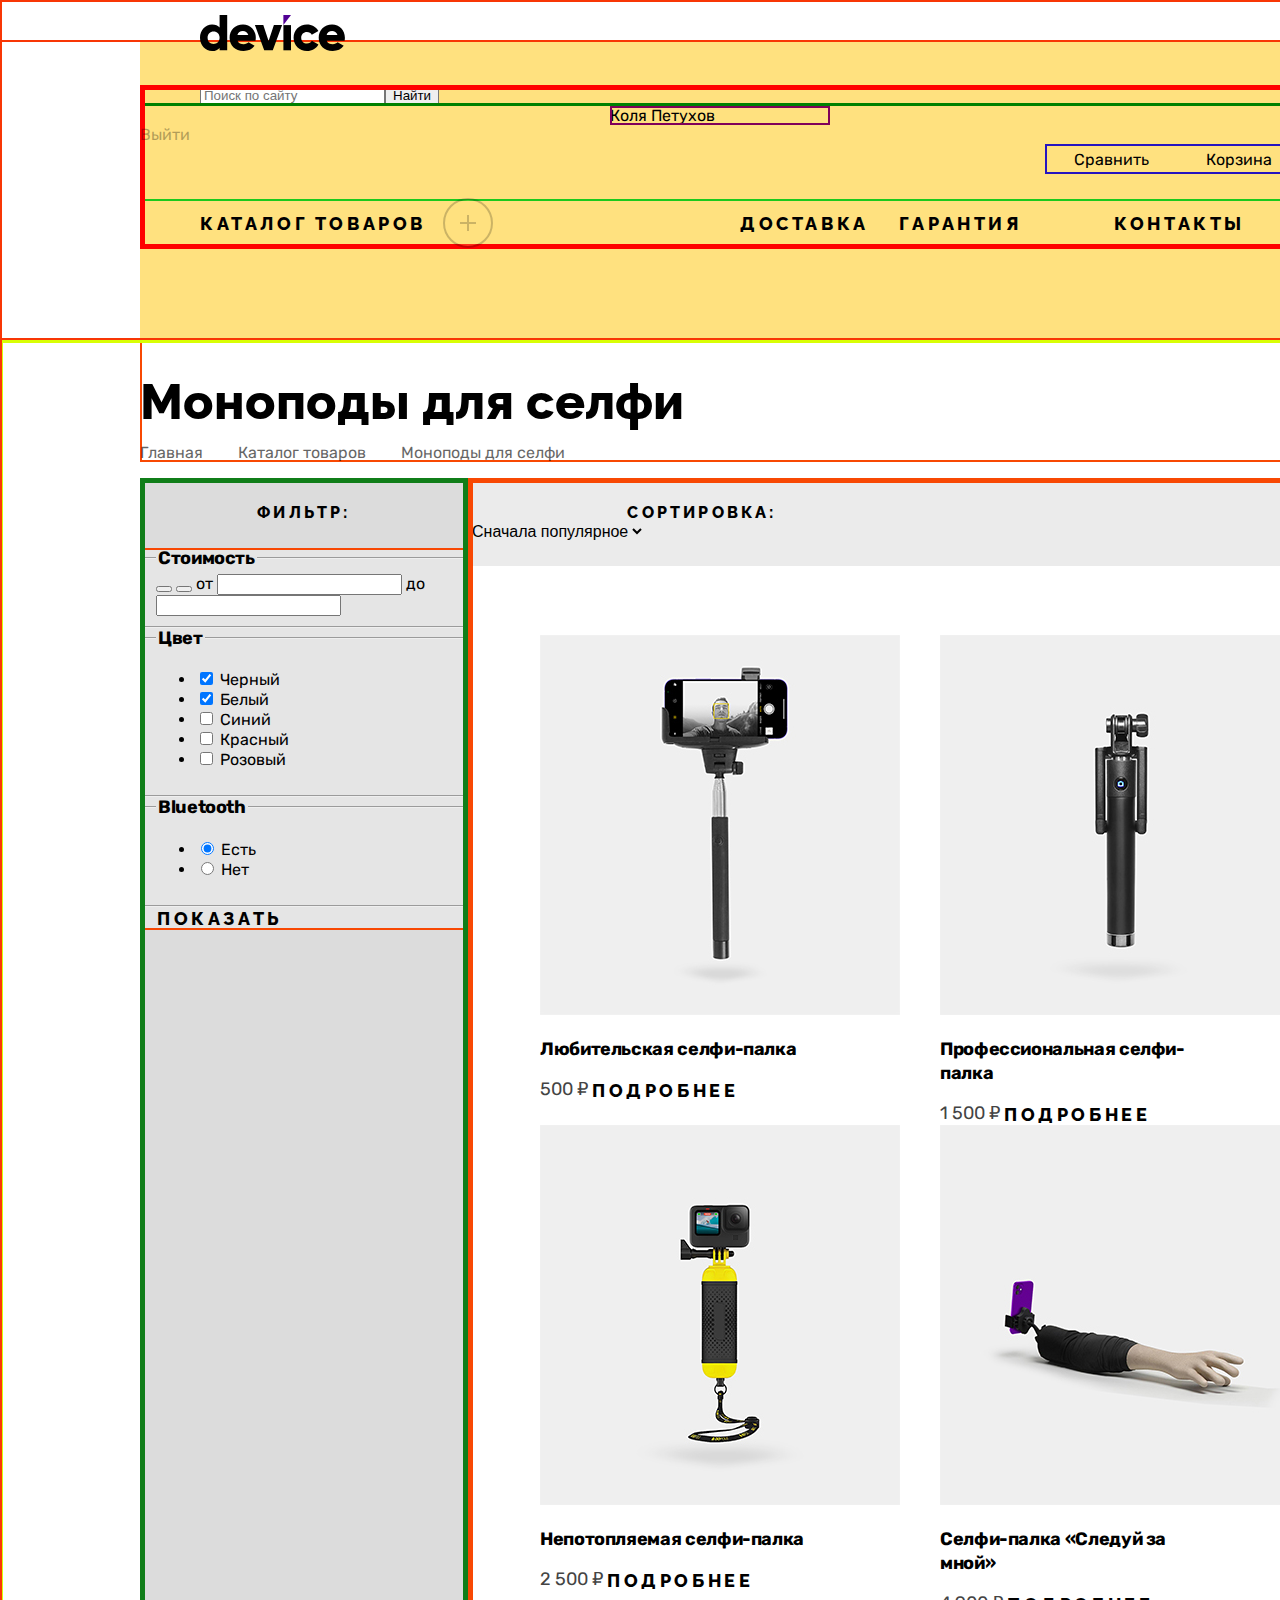
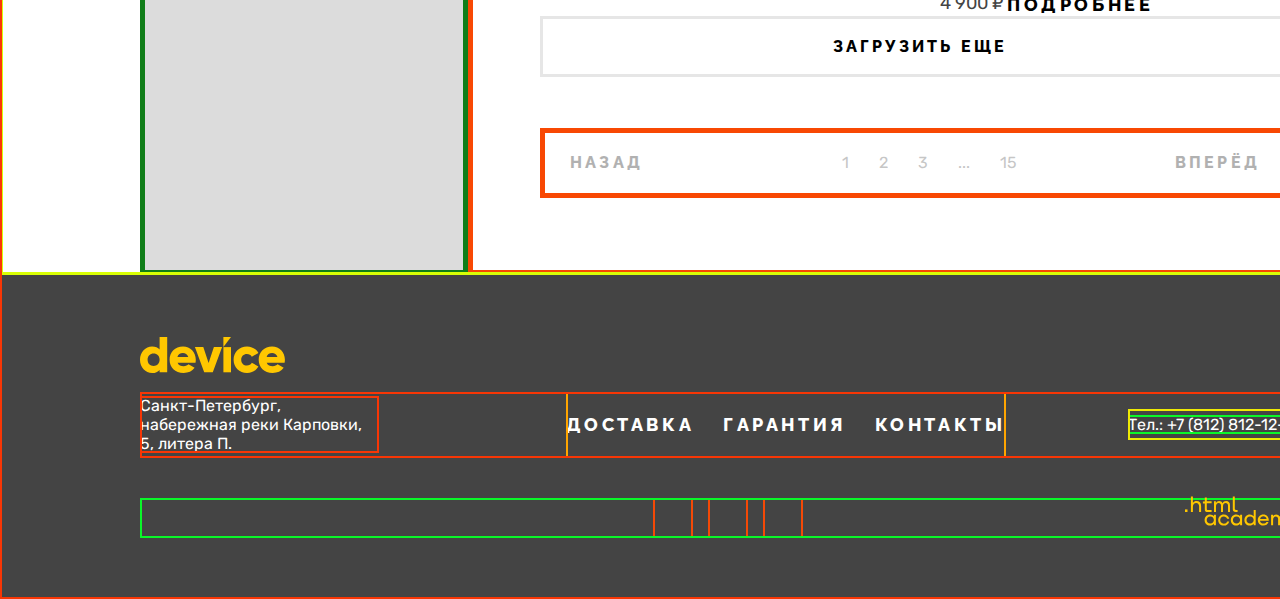
==== commit f0cd0360: "5.10. Микросетки на флексах для всех страниц" ====
--- a/catalog.html
+++ b/catalog.html
@@ -50,7 +50,7 @@
                   >Каталог товаров</a
                 >
                 <button
-                  class="button-catalog"
+                  class="button-catalog--sub-menu"
                   aria-expanded="false"
                   type="button"
                 >
--- a/css/styles.css
+++ b/css/styles.css
@@ -60,8 +60,8 @@
 .slider h3,
 .services h3,
 .send-form h3,
-.about-company h3,
-.сontacts h3,
+/* .about-company h3, */
+/* .сontacts h3, */
 .mailing h3 {
   font-family: "Raleway", "Arial", sans-serif;
   font-style: normal;
@@ -69,6 +69,7 @@
   font-size: 50px;
   line-height: 50px;
   color: #000000;
+  margin: 0;
 }
 
 .main-header {
@@ -83,6 +84,7 @@
 /*Сделал отдельный контейнер потому как нужно установить фон для header*/
 .header-container {
   background-color: #ffe17f;
+  height: 300px;
 }
 
 .main-container {
@@ -141,14 +143,22 @@
 
   text-decoration: none;
 }
+/*header*/
+.main-logo-link {
+  display: block;
+  position: relative;
+
+  top: -25px;
+  left: 60px;
+}
 
 /* Главная навигация */
 /*Основное меню*/
 .navigation {
   display: flex;
   flex-direction: column;
-  padding-left: 60px;
-  padding-right: 59px;
+
+  /* padding-top: 45px; */
 
   outline: 5px solid red;
   outline-offset: -5px;
@@ -160,6 +170,9 @@
   list-style-type: none;
 
   display: flex;
+  /* justify-content: baseline; */
+
+  max-height: 50px;
 
   outline: 2px solid rgb(28, 201, 28);
   outline-offset: -2px;
@@ -167,11 +180,50 @@
 
 .main-menu {
   margin-top: 25px;
-  padding-top: 15px;
-  padding-bottom: 15px;
+
+  padding-left: 40px;
+  padding-right: 35px;
+}
+
+.button-catalog--sub-menu {
+  position: relative;
+  top: -51px;
+  left: 263px;
+
+  width: 50px;
+  height: 50px;
+
+  background: #ffe17f;
+  background-image: url(../img/decor/main-menu--sub-menu_plus-no_opacity.svg);
+  background-repeat: no-repeat;
+  background-position: 50%;
+  opacity: 0.2;
+
+  border: 2px solid #000000;
+  border-radius: 100%;
+  box-sizing: border-box;
+}
+
+.navigation-item {
+  margin: 0;
+  padding: 0;
+}
+
+.navigation-item:nth-child(2) {
+  margin-right: -10px;
+}
+
+.navigation-item:first-child {
+  margin-right: 274px;
+}
+
+.navigation-item:last-child {
+  margin-left: auto;
 }
 
 .navigation-link {
+  display: block;
+
   font-family: "Raleway", "Arial", sans-serif;
   font-weight: 800;
   font-style: normal;
@@ -181,12 +233,20 @@
   text-transform: uppercase;
   text-decoration: none;
 
+  padding-top: 14px;
+  padding-bottom: 15px;
+  padding-left: 20px;
+  padding-right: 20px;
+
   color: #000000;
 }
 
 /*Пользовательское меню*/
 .navigation-user {
   display: flex;
+
+  padding-left: 60px;
+  padding-right: 25px;
 
   outline: 3px solid green;
   outline-offset: -3px;
@@ -265,21 +325,66 @@
 
 .slider {
   /* height: 560px; */
+  position: relative;
+  top: -150px;
 
   outline: 2px solid rgb(248, 54, 5);
   outline-offset: -2px;
 }
 
+.slider-list {
+  display: flex;
+  margin: 0;
+  padding: 0;
+
+  list-style-type: none;
+}
+
 .slider-item {
+  display: flex;
 }
 
 .slider-item:not(:first-child) {
   display: none;
 }
 
-.slider-list,
 .slider-pagination {
+  position: relative;
+  top: -280px;
+  left: 1020px;
+
+  display: flex;
+  justify-content: space-between;
+
+  width: 80px;
+  max-height: 12px;
+
+  margin: 0;
+  padding: 0;
+
   list-style-type: none;
+}
+
+.slider-pagination-button {
+  width: 12px;
+  height: 12px;
+
+  padding: 0;
+
+  border: black 1px solid;
+  border-radius: 100%;
+}
+
+.slider-pagination-item {
+}
+
+.slider-item-img {
+  margin-right: 41px;
+}
+
+.slider-part-item {
+  display: flex;
+  flex-direction: column;
 }
 
 .slider-part {
@@ -290,29 +395,63 @@
   width: 250px; /*Временно*/
   height: 135px; /*Временно*/
 
-  background-color: #ffe17f; /*Временно*/
+  margin: 0;
+  margin-right: 21px;
+  margin-top: 28px;
+
+  /* background-color: #ffe17f; /*Временно*/
   color: #ffffff;
 
   display: flex; /*Временно*/
   align-items: center; /*Временно*/
   text-align: right; /*Временно*/
+  align-self: flex-end;
+}
+
+.slide-title {
+  position: relative;
+  top: -43px;
+  margin: 0;
+}
+
+.slider-description {
+  margin-top: -15px;
+  margin-bottom: 53px;
 }
 
 .slider-link {
   display: block; /*Временно*/
   width: 220px;
   min-height: 20px;
+  margin-bottom: 69px;
+}
+
+.slider-table-specifications {
+  margin: 0;
+  margin-left: -2px;
+  padding: 0;
+  width: 320px;
+  border: 0;
+  border-collapse: collapse;
 }
 
 .slider-table-specifications th {
   font-size: 36px;
   line-height: 30px;
+  font-style: normal;
+  font-weight: 400;
+  width: 160px;
+
+  padding: 0;
+
+  padding-bottom: 10px;
 
   color: #000000;
 }
 
 .slider-table-specifications td {
   font-size: 16px;
+  padding: 0;
 }
 
 /* Кнопки переключения галереи слайдера*/
@@ -322,6 +461,10 @@
 }
 
 .slider-prev {
+  position: relative;
+  top: -320px;
+  left: 18px;
+
   background-image: url(../img/decor/slider-prev.svg);
   background-color: #ffffff;
   background-repeat: no-repeat;
@@ -329,6 +472,10 @@
 }
 
 .slider-next {
+  position: relative;
+  top: -320px;
+  left: 496px;
+
   background-image: url(../img/decor/slider-next.svg);
   background-color: #ffffff;
   background-repeat: no-repeat;
@@ -337,6 +484,8 @@
 
 /*Категории каталога*/
 .sections-categories {
+  margin-top: -160px;
+  margin-bottom: 70px;
   outline: 2px solid rgb(248, 54, 5);
   outline-offset: -2px;
 }
@@ -418,16 +567,41 @@
 /*Сервисы*/
 
 .services {
-  background-color: #f0f0f0;
+  min-height: 388px;
+  margin-bottom: 80px;
+
+  /* background-color: #f0f0f0; */
+
+  background: linear-gradient(to top, #f0f0f0 75%, white 0%);
 
   outline: 2px solid rgb(248, 54, 5);
   outline-offset: -2px;
+}
+
+/* .page-container--services {
+  width: 1160px;
+  margin: 0 auto;
+  padding-left: 140px;
+  padding-right: 140px;
+} */
+
+.services-tabs {
+  display: flex;
+  width: 1094px;
+  margin: 0;
+  padding-top: 70px;
+}
+
+.tab-content {
+  margin-left: 238px;
+  margin-top: -2px;
 }
 
 .tab-content-delivery {
   background-image: url(../img/decor/services_delivery.svg);
   background-repeat: no-repeat;
   background-position: right;
+  /* background-position-x: 500px; */
 }
 
 .tab-content-guarantee {
@@ -442,9 +616,45 @@
   background-position: right;
 }
 
+/*Сервисы-Вкладки-Описание*/
+
+.tab-content--title {
+  width: 560px;
+  min-height: 70px;
+}
+
+.tab-content--description {
+  display: flex;
+
+  width: 497px;
+  min-height: 165px;
+
+  margin: 0;
+  margin-top: 13px;
+}
+
+.services-tabs-buttons {
+  display: flex;
+  flex-direction: column;
+
+  order: -1;
+  margin-top: 16px;
+  margin-left: 1px;
+}
+
+.button-services-tabs {
+  padding: 0;
+}
+
+.button-services-tabs:not(:last-child) {
+  margin-bottom: 45px;
+}
+
 /*Доставка под заказ*/
 
 .modal-delivery {
+  margin-bottom: 97px;
+
   outline: 2px solid rgb(54, 7, 224);
   outline-offset: -2px;
 }
@@ -527,6 +737,9 @@
   display: flex;
   justify-content: space-between;
 
+  padding-top: 45px;
+  margin-bottom: 50px;
+
   outline: 5px solid red;
   outline-offset: -5px;
 }
@@ -540,11 +753,48 @@
   outline-offset: -2px;
 }
 
+.about-company-сontacts--title {
+  font-family: "Raleway", "Arial", sans-serif;
+  font-style: normal;
+  font-weight: 800;
+  font-size: 50px;
+  line-height: 50px;
+  color: #000000;
+
+  margin: 0;
+  margin-bottom: 47px;
+}
+
+.about-company h3 + p {
+  margin-bottom: 30px;
+}
+
+.сontacts h4 {
+  font-style: normal;
+  font-weight: 700;
+  font-size: 24px;
+  line-height: 30px;
+}
+
 .about-company--link,
 .contacts--link {
   width: 260px;
 }
 
+.about-company--delivery-list {
+  font-style: normal;
+  font-weight: 700;
+  font-size: 18px;
+  line-height: 20px;
+
+  margin-top: 75px;
+  margin-bottom: 70px;
+}
+
+.about-company--delivery-item {
+  margin-bottom: 20px;
+}
+
 .contacts-schedule-list {
   list-style-type: none;
 }
@@ -566,77 +816,56 @@
 
 /*Рассылка*/
 .mailing {
+  background: #f0f0f0;
+  min-height: 421px;
+
   outline: 2px solid rgb(248, 54, 5);
   outline-offset: -2px;
 }
 
-/*footer*/
-
-.footer-container {
+.page-container--mailing {
+  width: 1160px;
+  margin: 0 auto;
+  padding-left: 140px;
+  padding-right: 140px;
+  padding-top: 75px;
+  padding-bottom: 131px;
+}
+
+.mailing-title {
+  width: 560px;
+}
+
+.mailing-text {
+  width: 560px;
+  margin: 0;
+  padding-top: 10px;
+}
+
+.mailing-container {
   display: flex;
   justify-content: space-between;
-  align-items: center;
-  margin-top: 10px;
-  padding: 0;
-
-  outline: 2px solid rgb(248, 54, 5);
-  outline-offset: -2px;
-}
-
-.footer-nav-list,
-.footer-social-list {
-  list-style-type: none;
-}
-
-.footer-logo-link {
-  display: inline-block;
-  margin-top: 62px;
-}
-
-.main-footer {
-  background-color: #444444;
-  color: #ffffff;
-}
-
-.main-footer p {
-  color: #ffffff;
-  margin: 0;
-  padding: 0;
-}
-
-.footer-address {
-  width: 239px;
-
-  outline: 2px solid rgb(248, 54, 5);
-  outline-offset: -2px;
-}
-
-.footer-address p {
-  font-size: 16px;
-  line-height: 19px;
-}
-
-.footer-nav {
-  width: 440px;
-
-  margin-left: 64px;
-
-  outline: 2px solid orange;
-  outline-offset: -2px;
-  padding: 0;
-}
-
-.footer-nav-list {
-  display: flex;
-  justify-content: space-between;
-  flex-wrap: wrap;
-  padding: 0;
-}
-
-.footer-nav-item {
-}
-
-.footer-nav-item a {
+}
+
+.mailing-container--subscibse {
+  margin-top: 70px;
+  display: flex;
+}
+
+.mailing-form-input {
+  font-style: normal;
+  font-weight: 400;
+  font-size: 18px;
+  line-height: 30px;
+
+  background: #f0f0f0;
+  color: #444444;
+
+  border: 0;
+  border-bottom: 3px solid #e6e6e6;
+}
+
+.button-mailing-form {
   font-family: "Raleway", "Arial", sans-serif;
   font-style: normal;
   font-weight: 800;
@@ -644,6 +873,92 @@
   line-height: 21px;
   text-align: center;
   letter-spacing: 0.2em;
+  text-transform: uppercase;
+
+  /* basic/black */
+
+  color: #000000;
+
+  width: 260px;
+  height: 20px;
+
+  border: 3px solid #e6e6e6;
+}
+
+/*footer*/
+
+.footer-container {
+  display: flex;
+  justify-content: space-between;
+  align-items: center;
+  margin-top: 10px;
+  padding: 0;
+
+  outline: 2px solid rgb(248, 54, 5);
+  outline-offset: -2px;
+}
+
+.footer-nav-list,
+.footer-social-list {
+  list-style-type: none;
+}
+
+.footer-logo-link {
+  display: inline-block;
+  margin-top: 62px;
+}
+
+.main-footer {
+  background-color: #444444;
+  color: #ffffff;
+}
+
+.main-footer p {
+  color: #ffffff;
+  margin: 0;
+  padding: 0;
+}
+
+.footer-address {
+  width: 239px;
+
+  outline: 2px solid rgb(248, 54, 5);
+  outline-offset: -2px;
+}
+
+.footer-address p {
+  font-size: 16px;
+  line-height: 19px;
+}
+
+.footer-nav {
+  width: 440px;
+
+  margin-left: 64px;
+
+  outline: 2px solid orange;
+  outline-offset: -2px;
+  padding: 0;
+}
+
+.footer-nav-list {
+  display: flex;
+  justify-content: space-between;
+  flex-wrap: wrap;
+  padding: 0;
+}
+
+.footer-nav-item {
+}
+
+.footer-nav-item a {
+  font-family: "Raleway", "Arial", sans-serif;
+  font-style: normal;
+  font-weight: 800;
+  font-size: 18px;
+  line-height: 21px;
+  text-align: center;
+  letter-spacing: 0.2em;
 
   text-decoration: none;
   text-transform: uppercase;
@@ -651,7 +966,9 @@
 }
 
 .footer-phone {
-  min-width: 293px;
+  /* min-width: 293px; */
+
+  justify-self: flex-end;
 
   outline: 2px solid rgb(238, 234, 5);
   outline-offset: -2px;
@@ -674,6 +991,8 @@
   justify-content: center;
   outline: 2px solid rgb(10, 247, 41);
   outline-offset: -2px;
+
+  margin-top: 40px;
   padding: 0;
 }
 
@@ -685,6 +1004,12 @@
 
   outline: 2px solid rgb(245, 73, 6);
   outline-offset: -2px;
+}
+
+.htmlacademy-link {
+  position: relative;
+  bottom: 60px;
+  left: 1045px;
 }
 
 /*
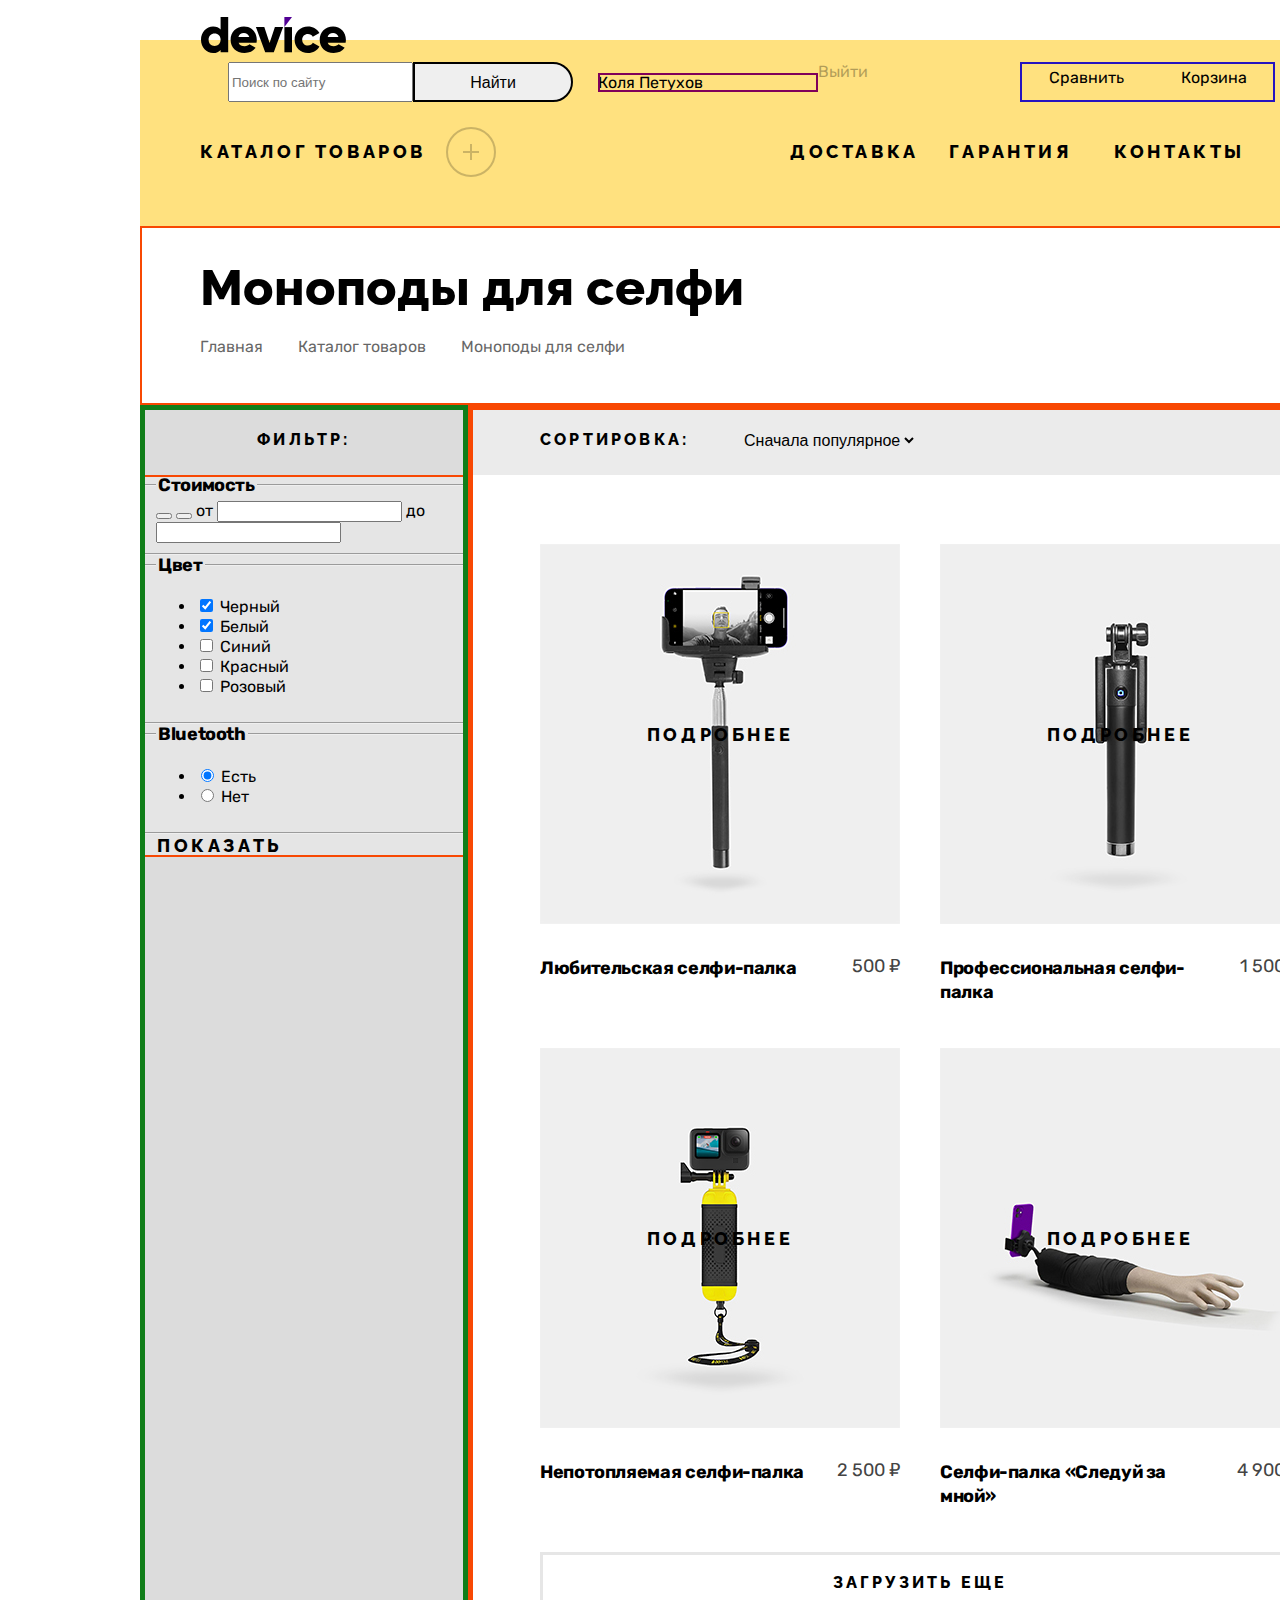
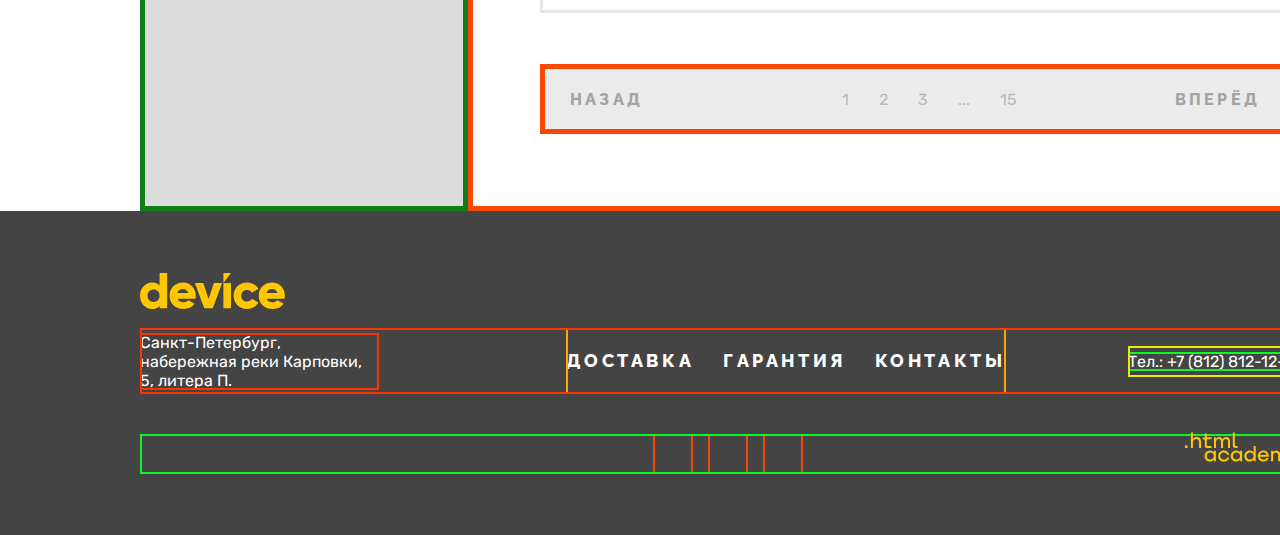
==== commit edb71a7b: "Микросетки на флексах для всех страниц #7_ред.1" ====
--- a/catalog.html
+++ b/catalog.html
@@ -9,7 +9,7 @@
     <header class="main-header">
       <!--Сделал отдельный контейнер потому как нужно установить фон ограниченный по ширине, если поставить класс ".page-container" то потребуется еще одна обертка для фона-->
       <div class="page-container">
-        <div class="header-container">
+        <div class="header-container--catalog-page">
           <h1 class="visually-hidden">Каталог интернет магазина «device»</h1>
           <a class="main-logo-link" href="index.html"
             ><img
@@ -21,26 +21,32 @@
           /></a>
           <nav class="navigation">
             <!--Пользовательское меню begin-->
-            <form
-              class="search navigation-user"
-              action="https://echo.htmlacademy.ru/"
-              method="GET"
-            >
-              <input name="search" placeholder="Поиск по сайту" type="search" />
-              <button class="button-search" type="submit">Найти</button>
-            </form>
-            <a class="navigation-link-login navigation-link-user" href=""
-              >Коля Петухов
-            </a>
-            <a class="navigation-link-logout" href="#">Выйти</a>
-            <ul class="navigation-list navigation-user-list">
-              <li class="navigation-item-user">
-                <a class="navigation-link-user" href="">Сравнить</a>
-              </li>
-              <li class="navigation-item-user">
-                <a class="navigation-link-user" href="">Корзина</a>
-              </li>
-            </ul>
+            <div class="navigation-user">
+              <form
+                class="search navigation-user"
+                action="https://echo.htmlacademy.ru/"
+                method="GET"
+              >
+                <input
+                  name="search"
+                  placeholder="Поиск по сайту"
+                  type="search"
+                />
+                <button class="button-search" type="submit">Найти</button>
+              </form>
+              <a class="navigation-link-login navigation-link-user" href=""
+                >Коля Петухов
+              </a>
+              <a class="navigation-link-logout" href="#">Выйти</a>
+              <ul class="navigation-list navigation-user-list">
+                <li class="navigation-item-user">
+                  <a class="navigation-link-user" href="">Сравнить</a>
+                </li>
+                <li class="navigation-item-user">
+                  <a class="navigation-link-user" href="">Корзина</a>
+                </li>
+              </ul>
+            </div>
             <!--Пользовательское меню end-->
 
             <!--Основное меню begin-->
@@ -278,9 +284,11 @@
                       </h3>
                       <span class="product-card-price">500 ₽</span>
                     </a>
-                    <a class="btn product-card-link" href="#">Подробнее</a>
-                  </li>
-                  <li>
+                    <a class="btn button--product-card-link" href="#"
+                      >Подробнее</a
+                    >
+                  </li>
+                  <li class="product-card-item">
                     <img
                       class="product-card-image"
                       src="img/content/catalog-product-2.jpg"
@@ -294,9 +302,11 @@
                       </h3>
                       <span class="product-card-price">1 500 ₽</span>
                     </a>
-                    <a class="btn product-card-link" href="#">Подробнее</a>
-                  </li>
-                  <li>
+                    <a class="btn button--product-card-link" href="#"
+                      >Подробнее</a
+                    >
+                  </li>
+                  <li class="product-card-item">
                     <img
                       class="product-card-image"
                       src="img/content/catalog-product-3.jpg"
@@ -310,9 +320,11 @@
                       </h3>
                       <span class="product-card-price">2 500 ₽</span>
                     </a>
-                    <a class="btn product-card-link" href="#">Подробнее</a>
-                  </li>
-                  <li>
+                    <a class="btn button--product-card-link" href="#"
+                      >Подробнее</a
+                    >
+                  </li>
+                  <li class="product-card-item">
                     <img
                       class="product-card-image"
                       src="img/content/catalog-product-4.jpg"
@@ -326,7 +338,9 @@
                       </h3>
                       <span class="product-card-price">4 900 ₽</span>
                     </a>
-                    <a class="btn product-card-link" href="#">Подробнее</a>
+                    <a class="btn button--product-card-link" href="#"
+                      >Подробнее</a
+                    >
                   </li>
                 </ul>
 
--- a/css/styles.css
+++ b/css/styles.css
@@ -36,8 +36,11 @@
 
 body {
   margin: 0;
+  padding-top: 17px;
+
   display: flex;
   flex-direction: column;
+
   min-height: 100%;
   min-width: 1440px;
 
@@ -46,11 +49,9 @@
   font-style: normal;
   font-size: 18px;
   line-height: 30px;
+
   color: #444444;
   background-color: #ffffff;
-
-  outline: 2px solid rgb(248, 54, 5);
-  outline-offset: -2px;
 }
 
 .hidden {
@@ -60,38 +61,38 @@
 .slider h3,
 .services h3,
 .send-form h3,
-/* .about-company h3, */
-/* .сontacts h3, */
 .mailing h3 {
   font-family: "Raleway", "Arial", sans-serif;
   font-style: normal;
   font-weight: 800;
   font-size: 50px;
   line-height: 50px;
-  color: #000000;
+
+  color: #000000;
+
   margin: 0;
 }
 
 .main-header {
   min-height: 173px;
-  margin-top: 40px;
-  color: #000000;
-
-  outline: 2px solid rgb(248, 54, 5);
-  outline-offset: -2px;
+  color: #000000;
 }
 
 /*Сделал отдельный контейнер потому как нужно установить фон для header*/
+
 .header-container {
-  background-color: #ffe17f;
-  height: 300px;
+  background-image: linear-gradient(0deg, #ffe17f 150px, #fff 150px);
+
+  min-height: 173px;
+}
+
+.header-container--catalog-page {
+  background-image: linear-gradient(0deg, #ffe17f 186px, #fff 186px);
+  min-height: 209px;
 }
 
 .main-container {
   flex-grow: 1;
-
-  outline: 3px solid rgb(217, 255, 5);
-  outline-offset: -3px;
 }
 
 .btn {
@@ -145,11 +146,12 @@
 }
 /*header*/
 .main-logo-link {
-  display: block;
-  position: relative;
+  display: inline-block;
+  margin-left: 61px;
+  /* position: relative;
 
   top: -25px;
-  left: 60px;
+  left: 60px; */
 }
 
 /* Главная навигация */
@@ -159,9 +161,6 @@
   flex-direction: column;
 
   /* padding-top: 45px; */
-
-  outline: 5px solid red;
-  outline-offset: -5px;
 }
 
 .navigation-list {
@@ -174,8 +173,8 @@
 
   max-height: 50px;
 
-  outline: 2px solid rgb(28, 201, 28);
-  outline-offset: -2px;
+  /* outline: 2px solid rgb(28, 201, 28);
+  outline-offset: -2px; */
 }
 
 .main-menu {
@@ -186,10 +185,6 @@
 }
 
 .button-catalog--sub-menu {
-  position: relative;
-  top: -51px;
-  left: 263px;
-
   width: 50px;
   height: 50px;
 
@@ -199,9 +194,13 @@
   background-position: 50%;
   opacity: 0.2;
 
+  padding: 0;
+  margin: 0;
+
   border: 2px solid #000000;
   border-radius: 100%;
-  box-sizing: border-box;
+
+  cursor: pointer;
 }
 
 .navigation-item {
@@ -214,6 +213,7 @@
 }
 
 .navigation-item:first-child {
+  display: flex;
   margin-right: 274px;
 }
 
@@ -245,11 +245,11 @@
 .navigation-user {
   display: flex;
 
-  padding-left: 60px;
+  padding-left: 44px;
   padding-right: 25px;
 
-  outline: 3px solid green;
-  outline-offset: -3px;
+  /* outline: 3px solid green;
+  outline-offset: -3px; */
 }
 
 .navigation-user-list {
@@ -262,9 +262,71 @@
 }
 
 .search-navigation-user {
-  width: 480px;
-  outline: 2px solid rgb(128, 0, 90);
-  outline-offset: -2px;
+  width: 516px;
+
+  padding-left: 16px;
+
+  background-image: url(../img/decor/main-menu_search.svg);
+  background-repeat: no-repeat;
+  background-position: center;
+  background-position-x: 16px;
+}
+
+.search-navigation-user:hover {
+  border: 2px solid #af4fff;
+  box-sizing: border-box;
+  border-radius: 20px;
+}
+
+.search-navigation-user:focus {
+  border: 2px solid #af4fff;
+  box-sizing: border-box;
+  border-radius: 20px;
+}
+
+.search-navigation-user:active {
+  border: 2px solid #af4fff;
+  box-sizing: border-box;
+  border-radius: 20px;
+}
+
+.search-navigation-user input {
+  font-style: normal;
+  font-weight: 400;
+  font-size: 16px;
+  line-height: 19px;
+
+  width: 286px;
+
+  margin-left: 36px;
+
+  border: none;
+
+  color: #000000;
+  background-color: #ffe17f;
+
+  opacity: 0.3;
+
+  padding: 0;
+}
+
+.button-search {
+  font-style: normal;
+  font-weight: 400;
+  font-size: 16px;
+  line-height: 19px;
+  text-align: center;
+
+  width: 160px;
+  height: 40px;
+
+  padding: 0;
+
+  color: #000000;
+
+  border: 2px solid #000000;
+  box-sizing: border-box;
+  border-radius: 0px 20px 20px 0px;
 }
 
 .navigation-link-user {
@@ -324,9 +386,10 @@
 /*Слайдер*/
 
 .slider {
-  /* height: 560px; */
-  position: relative;
-  top: -150px;
+  background-image: linear-gradient(180deg, #ffe17f 150px, #fff 150px);
+  margin-bottom: 70px;
+
+  max-height: 560px;
 
   outline: 2px solid rgb(248, 54, 5);
   outline-offset: -2px;
@@ -371,8 +434,14 @@
 
   padding: 0;
 
-  border: black 1px solid;
+  border: #000000 1px solid;
   border-radius: 100%;
+
+  cursor: pointer;
+}
+
+.slider-pagination-item:first-child .slider-pagination-button {
+  background-color: #000000;
 }
 
 .slider-pagination-item {
@@ -383,8 +452,8 @@
 }
 
 .slider-part-item {
-  display: flex;
-  flex-direction: column;
+  /* display: flex;
+  flex-direction: column; */
 }
 
 .slider-part {
@@ -396,8 +465,9 @@
   height: 135px; /*Временно*/
 
   margin: 0;
-  margin-right: 21px;
-  margin-top: 28px;
+  margin-right: 20px;
+  margin-top: 29px;
+  margin-left: auto;
 
   /* background-color: #ffe17f; /*Временно*/
   color: #ffffff;
@@ -409,9 +479,8 @@
 }
 
 .slide-title {
-  position: relative;
-  top: -43px;
-  margin: 0;
+  /* position: relative;
+  top: -43px;*/
 }
 
 .slider-description {
@@ -443,7 +512,6 @@
   width: 160px;
 
   padding: 0;
-
   padding-bottom: 10px;
 
   color: #000000;
@@ -455,36 +523,57 @@
 }
 
 /* Кнопки переключения галереи слайдера*/
+.slider-button--container {
+  height: 0px;
+}
+
 .slider-button {
-  width: 20px;
-  height: 60px;
+  width: 40px;
+  height: 80px;
+  padding: 10px;
+  cursor: pointer;
 }
 
 .slider-prev {
   position: relative;
-  top: -320px;
-  left: 18px;
+  top: -330px;
+  left: 8px;
 
   background-image: url(../img/decor/slider-prev.svg);
   background-color: #ffffff;
   background-repeat: no-repeat;
+  background-position: center;
   border: none;
 }
 
 .slider-next {
   position: relative;
-  top: -320px;
-  left: 496px;
+  top: -330px;
+  left: 466px;
 
   background-image: url(../img/decor/slider-next.svg);
   background-color: #ffffff;
   background-repeat: no-repeat;
+  background-position: center;
   border: none;
+}
+
+.slider-button:hover {
+  opacity: 0.6;
+}
+
+.slider-button:active {
+  opacity: 0.3;
+}
+
+.slider-button:focus {
+  border: 2px solid #af4fff;
+  box-sizing: border-box;
+  border-radius: 6px;
 }
 
 /*Категории каталога*/
 .sections-categories {
-  margin-top: -160px;
   margin-bottom: 70px;
   outline: 2px solid rgb(248, 54, 5);
   outline-offset: -2px;
@@ -570,9 +659,7 @@
   min-height: 388px;
   margin-bottom: 80px;
 
-  /* background-color: #f0f0f0; */
-
-  background: linear-gradient(to top, #f0f0f0 75%, white 0%);
+  background: linear-gradient(to top, #f0f0f0 75%, #ffffff 0%);
 
   outline: 2px solid rgb(248, 54, 5);
   outline-offset: -2px;
@@ -587,14 +674,13 @@
 
 .services-tabs {
   display: flex;
-  width: 1094px;
+  /* width: 1094px; */
   margin: 0;
   padding-top: 70px;
 }
 
 .tab-content {
   margin-left: 238px;
-  margin-top: -2px;
 }
 
 .tab-content-delivery {
@@ -637,13 +723,14 @@
   display: flex;
   flex-direction: column;
 
-  order: -1;
   margin-top: 16px;
   margin-left: 1px;
 }
 
 .button-services-tabs {
   padding: 0;
+
+  cursor: pointer;
 }
 
 .button-services-tabs:not(:last-child) {
@@ -875,14 +962,14 @@
   letter-spacing: 0.2em;
   text-transform: uppercase;
 
-  /* basic/black */
-
   color: #000000;
 
   width: 260px;
   height: 20px;
 
   border: 3px solid #e6e6e6;
+
+  cursor: pointer;
 }
 
 /*footer*/
@@ -1026,6 +1113,10 @@
 }
 
 .catalog-header {
+  min-height: 179px;
+
+  padding-left: 60px;
+
   outline: 2px solid rgb(248, 72, 3);
   outline-offset: -2px;
 }
@@ -1037,7 +1128,10 @@
   font-size: 50px;
   line-height: 50px;
 
-  margin: 0;
+  min-height: 60px;
+
+  margin: 0;
+  margin-bottom: 14px;
   padding-top: 37px;
 
   color: #000000;
@@ -1046,6 +1140,8 @@
 /*Хлебные крошки*/
 .breadcrumbs {
   display: flex;
+
+  margin: 0;
   padding: 0;
 
   list-style-type: none;
@@ -1121,12 +1217,16 @@
 
 /*Сортировка*/
 .sorting-container {
+  margin-bottom: 48px;
   background-color: #ebebeb;
 }
 
 .sorting-type {
+  display: flex;
+
   padding-top: 25px;
   padding-bottom: 25px;
+  margin-left: 72px;
 
   width: 468px;
   min-height: 20px;
@@ -1142,9 +1242,11 @@
   line-height: 19px;
   letter-spacing: 0.2em;
   text-transform: uppercase;
-  text-align: center;
-
-  color: #000000;
+  text-align: left;
+
+  color: #000000;
+
+  min-width: 200px;
 }
 
 .sorting-type select {
@@ -1164,20 +1266,48 @@
 /*Карточки продуктов каталога*/
 
 .product-card-list {
-  display: flex;
+  display: grid;
+  grid-template-columns: repeat(2, 360px);
+  gap: 23px 40px;
+  justify-content: end;
+
+  margin: 0;
+  padding: 0;
+  margin-bottom: 44px;
+
+  /* display: flex;
   flex-wrap: wrap;
   justify-content: space-between;
 
   width: 760px;
   margin: 0;
   padding-left: 72px;
-  padding-top: 69px;
+  padding-top: 69px; */
 
   list-style-type: none;
 }
 
+.product-card-item {
+  display: flex;
+  flex-direction: column;
+  justify-content: flex-start;
+}
+
 .product-card-link {
+  display: flex;
+  justify-content: space-between;
   text-decoration: none;
+}
+
+.button--product-card-link {
+  position: relative;
+  top: 201px;
+  left: 100px;
+  order: -1;
+}
+
+.product-card-image {
+  margin-bottom: 32px;
 }
 
 .product-card-title {
@@ -1189,6 +1319,9 @@
 
   color: #000000;
 
+  margin: 0;
+  padding: 0;
+
   width: 280px;
 }
 
@@ -1218,6 +1351,7 @@
   padding-top: 18px;
   padding-bottom: 18px;
   margin-left: 72px;
+  margin-bottom: 51px;
 
   color: #000000;
 
@@ -1231,8 +1365,9 @@
   display: flex;
   align-items: center;
 
+  background-color: #ebebeb;
+
   margin-left: 72px;
-  margin-top: 51px;
   margin-bottom: 77px;
   padding-left: 30px;
   padding-right: 30px;
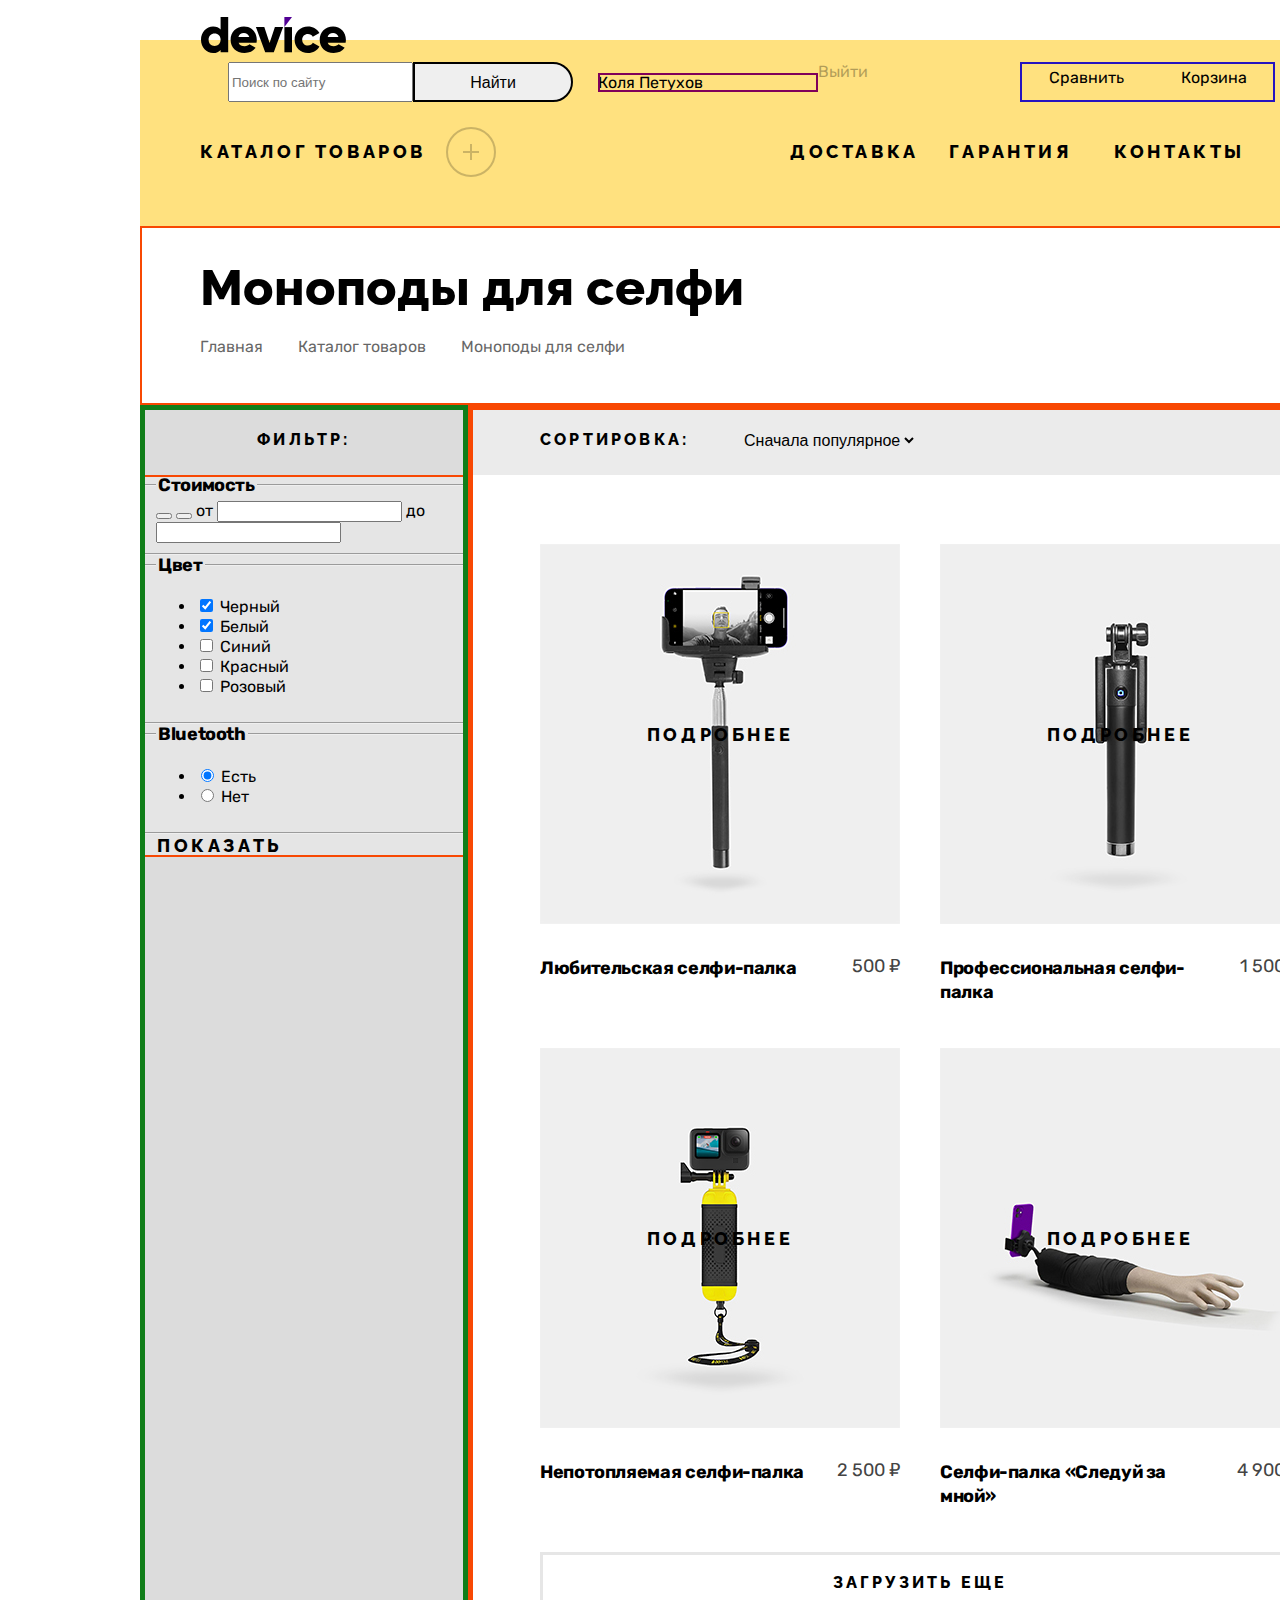
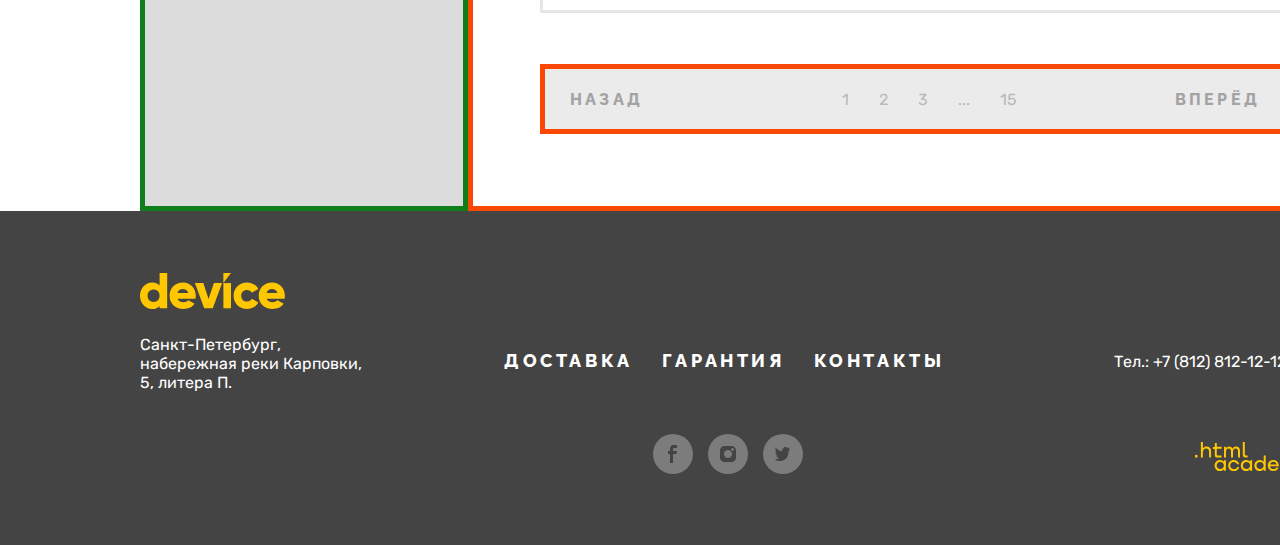
==== commit 3df77900: "6.17. Постройте мелкие сетки на гридах для подходящих компонентов" ====
--- a/catalog.html
+++ b/catalog.html
@@ -402,12 +402,16 @@
           <div class="footer-nav">
             <ul class="footer-nav-list">
               <li class="footer-nav-item">
-                <a href="#content-delivery">Доставка</a>
+                <a class="footer-nav-link" href="#content-delivery">Доставка</a>
               </li>
               <li class="footer-nav-item">
-                <a href="#content-guarantee">Гарантия</a>
-              </li>
-              <li class="footer-nav-item"><a href="#contacts">Контакты</a></li>
+                <a class="footer-nav-link" href="#content-guarantee"
+                  >Гарантия</a
+                >
+              </li>
+              <li class="footer-nav-item">
+                <a class="footer-nav-link" href="#contacts">Контакты</a>
+              </li>
             </ul>
           </div>
 
@@ -422,31 +426,136 @@
           <h2 class="main-footer-title visually-hidden">Мы в соцсетях</h2>
           <ul class="footer-social-list">
             <li class="footer-social-item">
-              <a class="button" href="https://www.facebook.com/htmlacademy">
+              <a
+                class="footer-social--link"
+                href="https://www.facebook.com/htmlacademy"
+              >
+                <svg
+                  class="footer-social--icon"
+                  width="9"
+                  height="18"
+                  viewBox="0 0 9 18"
+                  fill="none"
+                  xmlns="http://www.w3.org/2000/svg"
+                >
+                  <path
+                    d="M6.5 3H9V0H5.6C2.8 0 2 1.7 2 4.2V6H0V9H2V18H5V9H8.3L8.9 6H5V4.5C5 3.7 5.3 3 6.5 3Z"
+                    fill="#444444"
+                  />
+                </svg>
                 <span class="visually-hidden">Фейсбук</span>
               </a>
             </li>
             <li class="footer-social-item">
-              <a class="button" href="https://www.instagram.com/htmlacademy/">
+              <a
+                class="footer-social--link"
+                href="https://www.instagram.com/htmlacademy/"
+              >
+                <svg
+                  class="footer-social--icon"
+                  width="16"
+                  height="16"
+                  viewBox="0 0 16 16"
+                  fill="none"
+                  xmlns="http://www.w3.org/2000/svg"
+                >
+                  <path
+                    d="M14.7 1.3C13.8 0.4 12.7 0 11.3 0H4.7C1.9 0 0 1.9 0 4.7V11.3C0 12.7 0.4 13.9 1.4 14.7C2.3 15.6 3.4 16 4.7 16H11.3C12.7 16 13.9 15.6 14.7 14.7C15.5 13.8 16 12.7 16 11.3V4.7C16 3.3 15.6 2.1 14.7 1.3ZM8 12.1C5.8 12.1 3.9 10.3 3.9 8C3.9 5.7 5.8 3.9 8 3.9C10.2 3.9 12.1 5.7 12.1 8C12.1 10.3 10.2 12.1 8 12.1ZM12.6 4.7C11.9 4.7 11.3 4.2 11.3 3.4C11.3 2.6 11.8 2.1 12.6 2.1C13.3 2.1 13.9 2.7 13.9 3.4C13.9 4.1 13.3 4.7 12.6 4.7Z"
+                    fill="#444444"
+                  />
+                </svg>
+
                 <span class="visually-hidden">Инстаграм</span>
               </a>
             </li>
             <li class="footer-social-item">
-              <a class="button" href="https://twitter.com/htmlacademy_ru">
+              <a
+                class="footer-social--link"
+                href="https://twitter.com/htmlacademy_ru"
+              >
+                <svg
+                  class="footer-social--icon"
+                  width="15"
+                  height="14"
+                  viewBox="0 0 15 14"
+                  fill="none"
+                  xmlns="http://www.w3.org/2000/svg"
+                >
+                  <path
+                    d="M9.7 0.0999675C11.2 -0.400033 12.3 0.399967 12.9 1.19997C13.4 0.999967 14 0.799967 14.6 0.599967C14.6 1.39997 14.1 1.99997 13.8 2.19997C14.5 2.39997 15 1.79997 15 1.79997C14.9 2.69997 14.1 3.49997 13.6 3.69997C13.4 9.99997 10.8 14.1 4.7 14C4.2 14 4.8 14 4.3 14C4 14 0.6 13.6 0 12.2C2 12.4 3.4 11.8 4.1 11.1C3.3 10.8 1.7 10.7 1.5 8.29997C1.8 8.49997 2 8.59997 2.6 8.49997C1.5 7.69997 0.3 6.99997 0.4 4.99997C0.7 5.29997 1.3 5.49997 1.6 5.39997C1 5.19997 -0.2 2.29997 0.8 0.799967C2.4 2.49997 4.1 4.19997 7.1 4.29997C7.3 2.19997 8.1 0.799967 9.7 0.0999675Z"
+                    fill="#444444"
+                  />
+                </svg>
+
                 <span class="visually-hidden">Твиттер</span>
               </a>
             </li>
           </ul>
         </div>
-
-        <a class="htmlacademy-link" href="https://htmlacademy.ru/"
-          ><img
+        <!-- <div class="htmlacademy-link--container"> -->
+        <a class="htmlacademy-link" href="https://htmlacademy.ru/">
+          <!-- <img
             class="htmlacademy-logo"
             src="img/decor/footer-logo-html_academy.svg"
             alt=".html academy"
             width="115"
             height="34"
-        /></a>
+        /> -->
+          <svg
+            width="115"
+            height="33"
+            viewBox="0 0 115 33"
+            fill="none"
+            xmlns="http://www.w3.org/2000/svg"
+          >
+            <path d="M0 12.8999V15.4999H2.5V12.8999H0Z" fill="#FFC700" />
+            <path
+              d="M11.6 4.5C10 4.5 8.80002 5.2 8.00002 6.2H7.90002V0H5.90002V15.5H7.90002V10.2C7.90002 8.1 9.20002 6.6 11.2 6.6C13 6.6 14.1 8 14.1 9.8V15.5H16.1V9.4C16.2 6.4 14.3 4.5 11.6 4.5Z"
+              fill="#FFC700"
+            />
+            <path
+              d="M26.6 4.8001H21.8V1.1001H19.8V4.9001H17.9V6.9001H19.8V12.9001C19.8 14.6001 20.8 15.6001 22.5 15.6001H26.6V13.6001H22.9C22.2 13.6001 21.8 13.2001 21.8 12.5001V6.8001H26.6V4.8001Z"
+              fill="#FFC700"
+            />
+            <path
+              d="M41.1 4.6001C39.5 4.6001 38.2 5.4001 37.6 6.7001H37.5C36.9 5.5001 35.7 4.6001 34.1 4.6001C32.7 4.6001 31.6 5.4001 31 6.4001H30.9V4.8001H29V15.4001H31V10.0001C31 8.0001 32 6.5001 33.6 6.5001C35.1 6.5001 36 7.5001 36 9.1001V15.4001H38V9.8001C38 7.4001 39.4 6.5001 40.6 6.5001C42.1 6.5001 43 7.5001 43 9.1001V15.4001H45V8.9001C45.1 6.4001 43.6 4.6001 41.1 4.6001Z"
+              fill="#FFC700"
+            />
+            <path
+              d="M47.8 12.7C47.8 14.4 48.8 15.4 50.6 15.4H52.6V13.4H50.9001C50.2001 13.4 49.8 13 49.8 12.3V0H47.8V12.7Z"
+              fill="#FFC700"
+            />
+            <path
+              d="M28.9 19.6999C28 18.5999 26.7 17.8999 25 17.8999C21.9 17.8999 19.6 20.1999 19.6 23.4999C19.6 26.7999 21.9 29.0999 25 29.0999C26.8 29.0999 28 28.2999 28.8 27.1999H28.9V28.7999H30.9V18.1999H28.9V19.6999ZM25.3 27.0999C23.1 27.0999 21.7 25.4999 21.7 23.4999C21.7 21.4999 23.1 19.8999 25.3 19.8999C27.5 19.8999 28.9 21.4999 28.9 23.4999C28.9 25.3999 27.5 27.0999 25.3 27.0999Z"
+              fill="#FFC700"
+            />
+            <path
+              d="M44.2 21.9999C43.7 19.5999 41.5999 17.8999 38.7999 17.8999C35.3999 17.8999 33.2 20.3999 33.2 23.4999C33.2 26.5999 35.3999 29.0999 38.7999 29.0999C41.5999 29.0999 43.7 27.2999 44.2 24.8999H42.0999C41.6999 26.1999 40.3999 27.1999 38.7999 27.1999C36.5999 27.1999 35.2 25.5999 35.2 23.5999C35.2 21.5999 36.5999 19.9999 38.7999 19.9999C40.3999 19.9999 41.5999 20.9999 42.0999 22.1999H44.2V21.9999Z"
+              fill="#FFC700"
+            />
+            <path
+              d="M55.1 19.6999C54.2 18.5999 52.9001 17.8999 51.2001 17.8999C48.1001 17.8999 45.8 20.1999 45.8 23.4999C45.8 26.7999 48.1001 29.0999 51.2001 29.0999C53.0001 29.0999 54.2 28.2999 55 27.1999H55.1V28.7999H57.1V18.1999H55.1V19.6999ZM51.5 27.0999C49.3 27.0999 47.9001 25.4999 47.9001 23.4999C47.9001 21.4999 49.3 19.8999 51.5 19.8999C53.7 19.8999 55.1 21.4999 55.1 23.4999C55.1 25.3999 53.6 27.0999 51.5 27.0999Z"
+              fill="#FFC700"
+            />
+            <path
+              d="M68.7 19.7999C67.8 18.6999 66.5 17.8999 64.8 17.8999C61.7 17.8999 59.4 20.1999 59.4 23.4999C59.4 26.7999 61.6 29.0999 64.8 29.0999C66.5 29.0999 67.8 28.2999 68.6 27.2999H68.7V28.7999H70.7V13.3999H68.7V19.7999ZM65.1 27.0999C62.9 27.0999 61.5 25.4999 61.5 23.4999C61.5 21.4999 62.9 19.8999 65.1 19.8999C67.3 19.8999 68.7 21.4999 68.7 23.4999C68.6 25.4999 67.2 27.0999 65.1 27.0999Z"
+              fill="#FFC700"
+            />
+            <path
+              d="M78.3 17.8999C75 17.8999 72.8 20.3999 72.8 23.4999C72.8 26.4999 74.9 29.0999 78.3 29.0999C80.8 29.0999 82.8 27.7999 83.5 25.4999H81.4C80.9 26.4999 79.8 27.0999 78.4 27.0999C76.5 27.0999 75.1 25.7999 75 24.1999H83.8C84 20.5999 81.8 17.8999 78.3 17.8999ZM78.3 19.7999C80 19.7999 81.3 20.7999 81.6 22.3999H75.1C75.4 20.8999 76.6 19.7999 78.3 19.7999Z"
+              fill="#FFC700"
+            />
+            <path
+              d="M98.2 17.8999C96.6 17.8999 95.3 18.6999 94.6 19.8999H94.5C93.9 18.6999 92.7 17.8999 91.1 17.8999C89.7 17.8999 88.6 18.5999 88 19.6999V18.1999H86.1V28.7999H88.1V23.3999C88.1 21.3999 89.1 19.9999 90.7 19.8999C92.2 19.8999 93.1 20.8999 93.1 22.4999V28.7999H95.1V23.1999C95.1 20.7999 96.5 19.8999 97.7 19.8999C99.2 19.8999 100.1 20.8999 100.1 22.4999V28.7999H102.1V22.2999C102.2 19.6999 100.7 17.8999 98.2 17.8999Z"
+              fill="#FFC700"
+            />
+            <path
+              d="M109.4 27.0001L105.8 18.1001H103.6L108.4 29.7001C108.1 30.6001 107.7 30.9001 106.7 30.9001H104.2V32.9001H106.7C108.5 32.9001 109.5 32.1001 110.2 30.3001L114.9 18.1001H112.8L109.4 27.0001Z"
+              fill="#FFC700"
+            />
+          </svg>
+        </a>
+        <!-- </div> -->
       </div>
     </footer>
   </body>
--- a/css/styles.css
+++ b/css/styles.css
@@ -278,13 +278,13 @@
   border-radius: 20px;
 }
 
-.search-navigation-user:focus {
+.search-navigation-user:active {
   border: 2px solid #af4fff;
   box-sizing: border-box;
   border-radius: 20px;
 }
 
-.search-navigation-user:active {
+.search-navigation-user:focus {
   border: 2px solid #af4fff;
   box-sizing: border-box;
   border-radius: 20px;
@@ -407,16 +407,25 @@
   display: flex;
 }
 
+.slider-image {
+  display: block;
+}
+
 .slider-item:not(:first-child) {
   display: none;
 }
 
+.slider-pagination-container {
+  position: relative;
+}
+
 .slider-pagination {
-  position: relative;
-  top: -280px;
-  left: 1020px;
-
-  display: flex;
+  position: absolute;
+  top: -210px;
+  right: 60px;
+
+  display: flex;
+  flex-wrap: wrap;
   justify-content: space-between;
 
   width: 80px;
@@ -432,17 +441,36 @@
   width: 12px;
   height: 12px;
 
-  padding: 0;
-
+  margin: 0;
+  padding: 0;
+
+  background: #ffffff;
   border: #000000 1px solid;
-  border-radius: 100%;
+  box-sizing: border-box;
+  border-radius: 50%;
 
   cursor: pointer;
 }
 
-.slider-pagination-item:first-child .slider-pagination-button {
+.slider-pagination-button-current {
+  background: #000000;
+}
+
+.slider-pagination-button:hover {
+  opacity: 0.6;
+}
+
+.slider-pagination-button:active {
+  opacity: 0.3;
+}
+
+.slider-pagination-button:focus {
+  border: 2px solid #af4fff;
+}
+
+/* .slider-pagination-item:first-child .slider-pagination-button {
   background-color: #000000;
-}
+} */
 
 .slider-pagination-item {
 }
@@ -452,8 +480,7 @@
 }
 
 .slider-part-item {
-  /* display: flex;
-  flex-direction: column; */
+  position: relative;
 }
 
 .slider-part {
@@ -479,20 +506,49 @@
 }
 
 .slide-title {
-  /* position: relative;
-  top: -43px;*/
+  position: absolute;
+  top: 120px;
 }
 
 .slider-description {
-  margin-top: -15px;
-  margin-bottom: 53px;
+  margin-top: 85px;
+  margin-bottom: 38px;
 }
 
 .slider-link {
   display: block; /*Временно*/
   width: 220px;
-  min-height: 20px;
-  margin-bottom: 69px;
+  height: 20px;
+  margin-bottom: 53px;
+
+  padding-top: 14px;
+  padding-bottom: 16px;
+
+  background-image: linear-gradient(
+    180deg,
+    #fff 20px,
+    #ffe17f 20px,
+    #ffe17f 28px,
+    #fff 28px
+  );
+}
+
+.slider-link:hover {
+  background: #ffe17f;
+}
+
+.slider-link:active {
+  color: rgb(0, 0, 0, 0.3);
+}
+
+.slider-link:focus {
+  background-image: linear-gradient(
+    180deg,
+    #fff 20px,
+    #af4fff 20px,
+    #af4fff 28px,
+    #fff 28px
+  );
 }
 
 .slider-table-specifications {
@@ -524,6 +580,7 @@
 
 /* Кнопки переключения галереи слайдера*/
 .slider-button--container {
+  position: relative;
   height: 0px;
 }
 
@@ -532,30 +589,26 @@
   height: 80px;
   padding: 10px;
   cursor: pointer;
-}
-
-.slider-prev {
-  position: relative;
-  top: -330px;
-  left: 8px;
-
+  border: none;
+  color: #444444;
   background-image: url(../img/decor/slider-prev.svg);
   background-color: #ffffff;
   background-repeat: no-repeat;
   background-position: center;
-  border: none;
+}
+
+.slider-prev {
+  position: absolute;
+  top: -320px;
+  left: 8px;
 }
 
 .slider-next {
-  position: relative;
-  top: -330px;
-  left: 466px;
-
-  background-image: url(../img/decor/slider-next.svg);
-  background-color: #ffffff;
-  background-repeat: no-repeat;
-  background-position: center;
-  border: none;
+  position: absolute;
+  top: -320px;
+  left: 510px;
+
+  transform: rotate(180deg);
 }
 
 .slider-button:hover {
@@ -657,12 +710,9 @@
 
 .services {
   min-height: 388px;
-  margin-bottom: 80px;
+  margin-bottom: 90px;
 
   background: linear-gradient(to top, #f0f0f0 75%, #ffffff 0%);
-
-  outline: 2px solid rgb(248, 54, 5);
-  outline-offset: -2px;
 }
 
 /* .page-container--services {
@@ -680,14 +730,29 @@
 }
 
 .tab-content {
+  position: relative;
   margin-left: 238px;
 }
 
 .tab-content-delivery {
+  /*  background-image: url(../img/decor/services_delivery.svg);
+  background-repeat: no-repeat;
+  background-position: right; */
+  /* background-position-x: 500px; */
+}
+
+.tab-content-delivery::after {
+  position: absolute;
+  top: 12px;
+  right: -136px;
+
+  display: block;
+  width: 136px;
+  height: 164px;
+  content: "";
   background-image: url(../img/decor/services_delivery.svg);
   background-repeat: no-repeat;
   background-position: right;
-  /* background-position-x: 500px; */
 }
 
 .tab-content-guarantee {
@@ -722,36 +787,118 @@
 .services-tabs-buttons {
   display: flex;
   flex-direction: column;
-
-  margin-top: 16px;
-  margin-left: 1px;
+  align-items: center;
+
+  margin-top: 9px;
+  margin-left: 3px;
 }
 
 .button-services-tabs {
-  padding: 0;
-
+  display: block; /*Временно*/
+  min-width: 160px;
+  /* height: 20px; */
+
+  padding: 0;
+  padding-top: 9px;
+  padding-bottom: 11px;
+
+  align-self: center;
+
+  background-image: linear-gradient(
+    180deg,
+    #00000000 14px,
+    #ffc700 14px,
+    #ffc700 22px,
+    #00000000 22px
+  );
+
+  border: none;
+  box-sizing: border-box;
   cursor: pointer;
 }
 
 .button-services-tabs:not(:last-child) {
-  margin-bottom: 45px;
+  margin-bottom: 25px;
+}
+
+.button-services-tabs-current {
+  color: #ffe17f;
+  background: #000000;
+  background-size: 280px 40px;
 }
 
 /*Доставка под заказ*/
 
 .modal-delivery {
+  position: relative;
   margin-bottom: 97px;
-
-  outline: 2px solid rgb(54, 7, 224);
-  outline-offset: -2px;
-}
-
-.modal-delivery-link::before {
+}
+
+/* .modal-delivery-link {
+  display: block;
+} */
+
+.modal-delivery-link--decor-car {
+  position: absolute;
+  top: 0px;
+
+  display: block;
+  width: 125px;
+  height: 65px;
+
+  padding-top: 35px;
+
   background-color: #ffe17f;
-  background-image: url(../img/decor/delivery.svg);
+  /*  background-image: url(../img/decor/delivery.svg);
   background-repeat: no-repeat;
-  background-position: 0% 50%;
-  z-index: 10;
+  background-position: center; */
+}
+
+.modal-delivery-link--decor-car:hover {
+  background-color: #ffc700;
+}
+
+.modal-delivery-link--decor-car:active {
+  background-color: #ffc700;
+}
+
+.modal-delivery-link--decor-car:active path {
+  fill-opacity: 0.3;
+}
+
+.modal-delivery-link:focus {
+  border: 5px solid #af4fff;
+}
+
+.modal-delivery-link--decor-info:focus {
+  background: rgba(220, 220, 220, 0.5);
+  border: none;
+}
+
+.modal-delivery-link--decor-info {
+  position: absolute;
+  display: block;
+  top: 0;
+
+  width: 40px;
+  height: 40px;
+
+  margin: 0;
+  margin-top: 29px;
+  margin-bottom: 31px;
+  margin-left: 1087px;
+
+  padding-top: 6px;
+  /* padding-bottom: 14px; */
+
+  background: rgba(220, 220, 220, 0.5);
+  border: 1px solid #000000;
+  box-sizing: border-box;
+  box-shadow: 0px 4px 4px rgba(0, 0, 0, 0.25);
+  border-radius: 50%;
+}
+
+.modal-delivery-link--decor-info-svg {
 }
 
 .modal-delivery-link {
@@ -976,13 +1123,11 @@
 
 .footer-container {
   display: flex;
-  justify-content: space-between;
+  /* justify-content: space-between;*/
   align-items: center;
   margin-top: 10px;
-  padding: 0;
-
-  outline: 2px solid rgb(248, 54, 5);
-  outline-offset: -2px;
+
+  padding: 0;
 }
 
 .footer-nav-list,
@@ -995,6 +1140,10 @@
   margin-top: 62px;
 }
 
+.footer-logo-img {
+  display: block;
+}
+
 .main-footer {
   background-color: #444444;
   color: #ffffff;
@@ -1008,9 +1157,8 @@
 
 .footer-address {
   width: 239px;
-
-  outline: 2px solid rgb(248, 54, 5);
-  outline-offset: -2px;
+  margin-right: 105px;
+  padding-top: 5px;
 }
 
 .footer-address p {
@@ -1019,26 +1167,23 @@
 }
 
 .footer-nav {
-  width: 440px;
-
-  margin-left: 64px;
-
-  outline: 2px solid orange;
-  outline-offset: -2px;
+  width: 630px;
+
   padding: 0;
 }
 
 .footer-nav-list {
   display: flex;
-  justify-content: space-between;
+  justify-content: flex-start;
   flex-wrap: wrap;
   padding: 0;
 }
 
-.footer-nav-item {
-}
-
-.footer-nav-item a {
+.footer-nav-item:not(:last-child) {
+  margin-right: -11px;
+}
+
+.footer-nav-link {
   font-family: "Raleway", "Arial", sans-serif;
   font-style: normal;
   font-weight: 800;
@@ -1047,19 +1192,61 @@
   text-align: center;
   letter-spacing: 0.2em;
 
+  padding-top: 14px;
+  padding-bottom: 15px;
+  padding-left: 20px;
+  padding-right: 20px;
+
   text-decoration: none;
   text-transform: uppercase;
   color: #ffffff;
 }
 
+.footer-nav-item {
+}
+
+.footer-nav-link:hover {
+  color: #ffc700;
+  padding-bottom: 8px;
+  padding-left: 0;
+  padding-right: 0;
+  margin-left: 20px;
+  margin-right: 20px;
+
+  border-bottom: 2px #ffc700 solid;
+}
+
+.footer-nav-link:active {
+  color: #ffc700;
+  padding-bottom: 8px;
+  padding-left: 0;
+  padding-right: 0;
+  margin-left: 20px;
+  margin-right: 20px;
+
+  border-bottom: 2px #ffc700 solid;
+
+  opacity: 0.3;
+}
+
+.footer-nav-link:focus {
+  border: 2px solid #af4fff;
+  box-sizing: border-box;
+  border-radius: 25px;
+}
+
 .footer-phone {
-  /* min-width: 293px; */
-
   justify-self: flex-end;
-
-  outline: 2px solid rgb(238, 234, 5);
-  outline-offset: -2px;
-}
+}
+
+/* .footer-phone:active {
+  border: 2px solid #af4fff;
+  box-sizing: border-box;
+  border-radius: 25px;
+
+  padding-left: 15px;
+  padding-right: 15px;
+} */
 
 .footer-contacts-phone {
   font-size: 16px;
@@ -1068,16 +1255,30 @@
 
   text-decoration: none;
   color: #ffffff;
-
-  outline: 2px solid rgb(10, 247, 41);
-  outline-offset: -2px;
-}
+}
+
+.footer-contacts-phone:hover {
+  color: #ffc700;
+}
+
+.footer-contacts-phone:active {
+  color: rgb(255, 200, 0, 0.3);
+}
+
+.footer-contacts-phone:focus {
+  border: 2px solid #af4fff;
+  box-sizing: border-box;
+  border-radius: 25px;
+
+  padding-left: 15px;
+  padding-right: 15px;
+}
+
+/*#footer#button#social#Кнопки#Социальные сети*/
 
 .footer-social-list {
   display: flex;
   justify-content: center;
-  outline: 2px solid rgb(10, 247, 41);
-  outline-offset: -2px;
 
   margin-top: 40px;
   padding: 0;
@@ -1088,15 +1289,72 @@
   height: 40px;
 
   margin-left: 15px;
-
-  outline: 2px solid rgb(245, 73, 6);
-  outline-offset: -2px;
+}
+
+.footer-social--link {
+  display: block;
+  position: relative;
+  width: 40px;
+  height: 40px;
+
+  border-radius: 100%;
+  background-color: #ffffff4d;
+  /* padding: auto; */
+}
+
+.footer-social--link:hover {
+  background-color: #ffc700;
+}
+
+.footer-social--link:active path {
+  fill: #464646;
+}
+
+.footer-social--link:active {
+  background-color: #ffc700;
+}
+
+.footer-social--link:focus path {
+  fill: #ffffff;
+}
+
+.footer-social--link:focus {
+  background-color: #000000;
+  border: 5px solid #af4fff;
+}
+
+.footer-social--icon {
+  position: absolute;
+  top: 0;
+  right: 0;
+  bottom: 0;
+  left: 0;
+  margin: auto;
 }
 
 .htmlacademy-link {
+  display: inline-block;
+  width: 115px;
+  height: 33px;
   position: relative;
   bottom: 60px;
   left: 1045px;
+
+  padding: 10px;
+}
+
+.htmlacademy-link:hover path {
+  fill: #ffffff;
+}
+
+.htmlacademy-link:active path {
+  fill: #ffffff4d;
+}
+
+.htmlacademy-link:focus {
+  border: 2px solid #af4fff;
+  box-sizing: border-box;
+  border-radius: 10px;
 }
 
 /*
@@ -1275,15 +1533,6 @@
   padding: 0;
   margin-bottom: 44px;
 
-  /* display: flex;
-  flex-wrap: wrap;
-  justify-content: space-between;
-
-  width: 760px;
-  margin: 0;
-  padding-left: 72px;
-  padding-top: 69px; */
-
   list-style-type: none;
 }
 
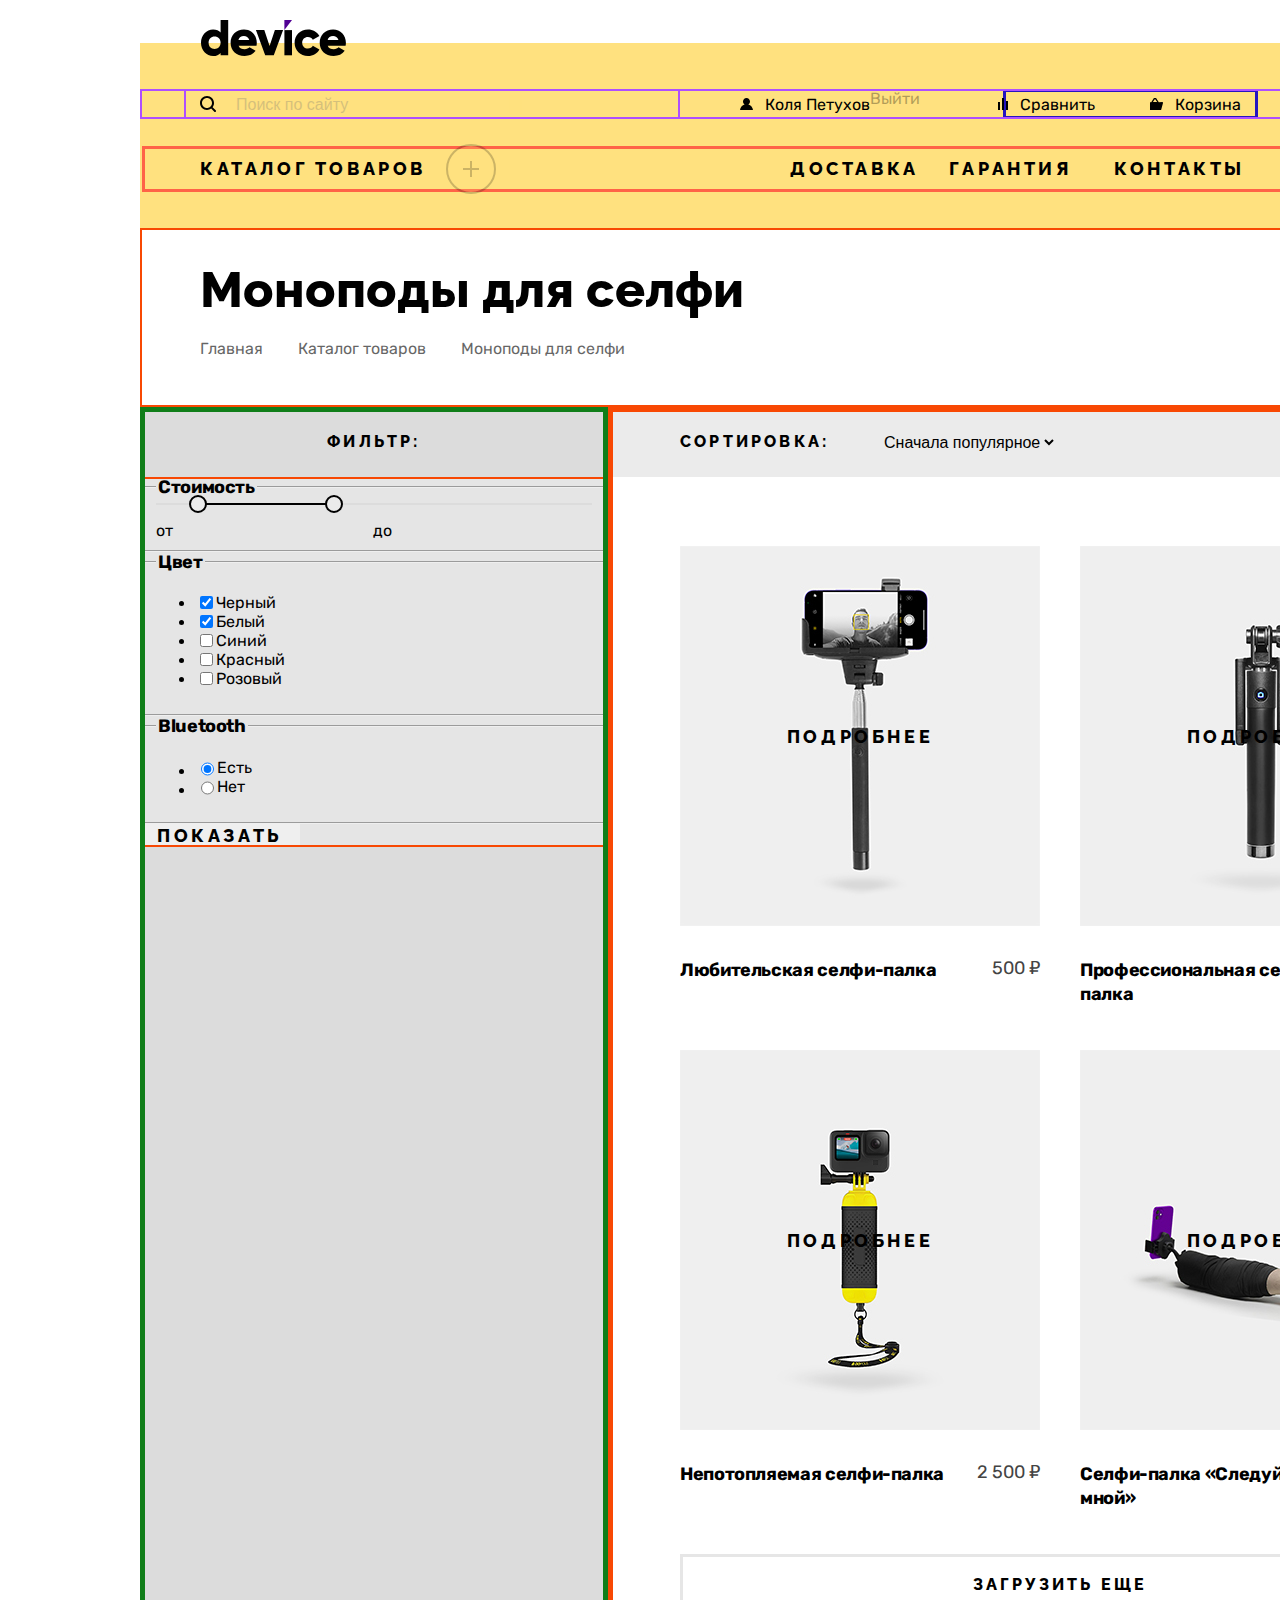
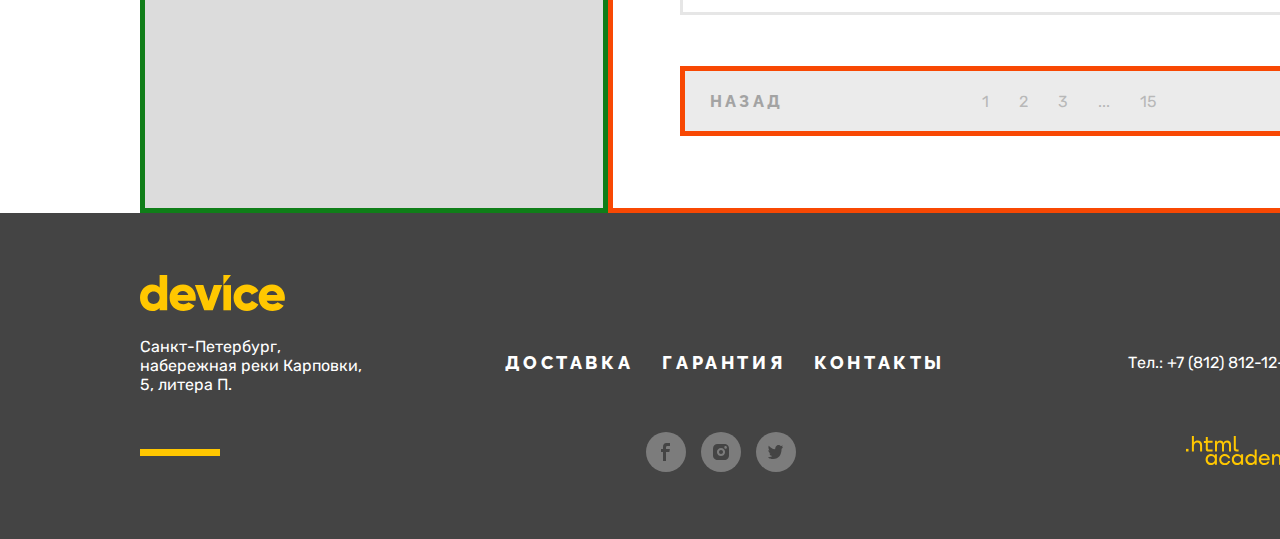
==== commit f820f18b: "Декоративные элементы на внутренней странице" ====
--- a/catalog.html
+++ b/catalog.html
@@ -11,19 +11,21 @@
       <div class="page-container">
         <div class="header-container--catalog-page">
           <h1 class="visually-hidden">Каталог интернет магазина «device»</h1>
-          <a class="main-logo-link" href="index.html"
-            ><img
-              class="main-logo-img"
-              src="img/decor/main-logo.svg"
-              alt="Логотип device"
-              width="145"
-              height="36"
-          /></a>
+          <div class="main-logo-link-container">
+            <a class="main-logo-link" href="index.html"
+              ><img
+                class="main-logo-img"
+                src="img/decor/main-logo.svg"
+                alt="Логотип device"
+                width="145"
+                height="36"
+            /></a>
+          </div>
           <nav class="navigation">
             <!--Пользовательское меню begin-->
             <div class="navigation-user">
               <form
-                class="search navigation-user"
+                class="search-navigation-user"
                 action="https://echo.htmlacademy.ru/"
                 method="GET"
               >
@@ -32,11 +34,15 @@
                   placeholder="Поиск по сайту"
                   type="search"
                 />
-                <button class="button-search" type="submit">Найти</button>
+                <button class="button-search hidden" type="submit">
+                  Найти
+                </button>
               </form>
-              <a class="navigation-link-login navigation-link-user" href=""
-                >Коля Петухов
-              </a>
+              <div class="navigation-link-login-container">
+                <a class="navigation-link-login navigation-link-user" href=""
+                  >Коля Петухов
+                </a>
+              </div>
               <a class="navigation-link-logout" href="#">Выйти</a>
               <ul class="navigation-list navigation-user-list">
                 <li class="navigation-item-user">
@@ -131,34 +137,42 @@
               >
                 <fieldset class="catalog-filter-group">
                   <legend class="catalog-filter-title">Стоимость</legend>
-                  <button class="range-toggle toggle-min" type="button">
-                    <span class="visually-hidden"
-                      >Изменить минимальную стоимость</span
-                    >
-                  </button>
-                  <button class="range-toggle toggle-max" type="button">
-                    <span class="visually-hidden"
-                      >Изменить максимальную стоимость</span
-                    >
-                  </button>
-
-                  <label class="catalog-filter-label">
-                    от
-                    <input
-                      class="catalog-filter-input"
-                      type="number"
-                      name="min-price"
-                    />
-                  </label>
-
-                  <label class="catalog-filter-label">
-                    до
-                    <input
-                      class="catalog-filter-input"
-                      type="number"
-                      name="max-price"
-                    />
-                  </label>
+
+                  <div class="range">
+                    <div class="range-scale">
+                      <div class="range-bar" style="left: 42px; width: 136px">
+                        <button class="range-toggle toggle-min" type="button">
+                          <span class="visually-hidden"
+                            >Изменить минимальную стоимость</span
+                          >
+                        </button>
+                        <button class="range-toggle toggle-max" type="button">
+                          <span class="visually-hidden"
+                            >Изменить максимальную стоимость</span
+                          >
+                        </button>
+                      </div>
+                    </div>
+                    <div class="range-wrapper-inputs">
+                      <label class="catalog-filter-label">
+                        от
+                        <input
+                          class="range-filter-input"
+                          type="number"
+                          name="min-price"
+                        />
+                      </label>
+
+                      <label class="catalog-filter-label">
+                        до
+                        <input
+                          class="range-filter-input"
+                          type="number"
+                          name="max-price"
+                        />
+                      </label>
+                    </div>
+                  </div>
                 </fieldset>
 
                 <fieldset class="catalog-filter-group">
@@ -460,6 +474,10 @@
                   xmlns="http://www.w3.org/2000/svg"
                 >
                   <path
+                    d="M8 10C9.10457 10 10 9.10457 10 8C10 6.89543 9.10457 6 8 6C6.89543 6 6 6.89543 6 8C6 9.10457 6.89543 10 8 10Z"
+                    fill="#444444"
+                  />
+                  <path
                     d="M14.7 1.3C13.8 0.4 12.7 0 11.3 0H4.7C1.9 0 0 1.9 0 4.7V11.3C0 12.7 0.4 13.9 1.4 14.7C2.3 15.6 3.4 16 4.7 16H11.3C12.7 16 13.9 15.6 14.7 14.7C15.5 13.8 16 12.7 16 11.3V4.7C16 3.3 15.6 2.1 14.7 1.3ZM8 12.1C5.8 12.1 3.9 10.3 3.9 8C3.9 5.7 5.8 3.9 8 3.9C10.2 3.9 12.1 5.7 12.1 8C12.1 10.3 10.2 12.1 8 12.1ZM12.6 4.7C11.9 4.7 11.3 4.2 11.3 3.4C11.3 2.6 11.8 2.1 12.6 2.1C13.3 2.1 13.9 2.7 13.9 3.4C13.9 4.1 13.3 4.7 12.6 4.7Z"
                     fill="#444444"
                   />
@@ -491,70 +509,71 @@
               </a>
             </li>
           </ul>
-        </div>
-        <!-- <div class="htmlacademy-link--container"> -->
-        <a class="htmlacademy-link" href="https://htmlacademy.ru/">
-          <!-- <img
+
+          <!-- <div class="htmlacademy-link--container"> -->
+          <a class="htmlacademy-link" href="https://htmlacademy.ru/">
+            <!-- <img
             class="htmlacademy-logo"
             src="img/decor/footer-logo-html_academy.svg"
             alt=".html academy"
             width="115"
             height="34"
         /> -->
-          <svg
-            width="115"
-            height="33"
-            viewBox="0 0 115 33"
-            fill="none"
-            xmlns="http://www.w3.org/2000/svg"
-          >
-            <path d="M0 12.8999V15.4999H2.5V12.8999H0Z" fill="#FFC700" />
-            <path
-              d="M11.6 4.5C10 4.5 8.80002 5.2 8.00002 6.2H7.90002V0H5.90002V15.5H7.90002V10.2C7.90002 8.1 9.20002 6.6 11.2 6.6C13 6.6 14.1 8 14.1 9.8V15.5H16.1V9.4C16.2 6.4 14.3 4.5 11.6 4.5Z"
-              fill="#FFC700"
-            />
-            <path
-              d="M26.6 4.8001H21.8V1.1001H19.8V4.9001H17.9V6.9001H19.8V12.9001C19.8 14.6001 20.8 15.6001 22.5 15.6001H26.6V13.6001H22.9C22.2 13.6001 21.8 13.2001 21.8 12.5001V6.8001H26.6V4.8001Z"
-              fill="#FFC700"
-            />
-            <path
-              d="M41.1 4.6001C39.5 4.6001 38.2 5.4001 37.6 6.7001H37.5C36.9 5.5001 35.7 4.6001 34.1 4.6001C32.7 4.6001 31.6 5.4001 31 6.4001H30.9V4.8001H29V15.4001H31V10.0001C31 8.0001 32 6.5001 33.6 6.5001C35.1 6.5001 36 7.5001 36 9.1001V15.4001H38V9.8001C38 7.4001 39.4 6.5001 40.6 6.5001C42.1 6.5001 43 7.5001 43 9.1001V15.4001H45V8.9001C45.1 6.4001 43.6 4.6001 41.1 4.6001Z"
-              fill="#FFC700"
-            />
-            <path
-              d="M47.8 12.7C47.8 14.4 48.8 15.4 50.6 15.4H52.6V13.4H50.9001C50.2001 13.4 49.8 13 49.8 12.3V0H47.8V12.7Z"
-              fill="#FFC700"
-            />
-            <path
-              d="M28.9 19.6999C28 18.5999 26.7 17.8999 25 17.8999C21.9 17.8999 19.6 20.1999 19.6 23.4999C19.6 26.7999 21.9 29.0999 25 29.0999C26.8 29.0999 28 28.2999 28.8 27.1999H28.9V28.7999H30.9V18.1999H28.9V19.6999ZM25.3 27.0999C23.1 27.0999 21.7 25.4999 21.7 23.4999C21.7 21.4999 23.1 19.8999 25.3 19.8999C27.5 19.8999 28.9 21.4999 28.9 23.4999C28.9 25.3999 27.5 27.0999 25.3 27.0999Z"
-              fill="#FFC700"
-            />
-            <path
-              d="M44.2 21.9999C43.7 19.5999 41.5999 17.8999 38.7999 17.8999C35.3999 17.8999 33.2 20.3999 33.2 23.4999C33.2 26.5999 35.3999 29.0999 38.7999 29.0999C41.5999 29.0999 43.7 27.2999 44.2 24.8999H42.0999C41.6999 26.1999 40.3999 27.1999 38.7999 27.1999C36.5999 27.1999 35.2 25.5999 35.2 23.5999C35.2 21.5999 36.5999 19.9999 38.7999 19.9999C40.3999 19.9999 41.5999 20.9999 42.0999 22.1999H44.2V21.9999Z"
-              fill="#FFC700"
-            />
-            <path
-              d="M55.1 19.6999C54.2 18.5999 52.9001 17.8999 51.2001 17.8999C48.1001 17.8999 45.8 20.1999 45.8 23.4999C45.8 26.7999 48.1001 29.0999 51.2001 29.0999C53.0001 29.0999 54.2 28.2999 55 27.1999H55.1V28.7999H57.1V18.1999H55.1V19.6999ZM51.5 27.0999C49.3 27.0999 47.9001 25.4999 47.9001 23.4999C47.9001 21.4999 49.3 19.8999 51.5 19.8999C53.7 19.8999 55.1 21.4999 55.1 23.4999C55.1 25.3999 53.6 27.0999 51.5 27.0999Z"
-              fill="#FFC700"
-            />
-            <path
-              d="M68.7 19.7999C67.8 18.6999 66.5 17.8999 64.8 17.8999C61.7 17.8999 59.4 20.1999 59.4 23.4999C59.4 26.7999 61.6 29.0999 64.8 29.0999C66.5 29.0999 67.8 28.2999 68.6 27.2999H68.7V28.7999H70.7V13.3999H68.7V19.7999ZM65.1 27.0999C62.9 27.0999 61.5 25.4999 61.5 23.4999C61.5 21.4999 62.9 19.8999 65.1 19.8999C67.3 19.8999 68.7 21.4999 68.7 23.4999C68.6 25.4999 67.2 27.0999 65.1 27.0999Z"
-              fill="#FFC700"
-            />
-            <path
-              d="M78.3 17.8999C75 17.8999 72.8 20.3999 72.8 23.4999C72.8 26.4999 74.9 29.0999 78.3 29.0999C80.8 29.0999 82.8 27.7999 83.5 25.4999H81.4C80.9 26.4999 79.8 27.0999 78.4 27.0999C76.5 27.0999 75.1 25.7999 75 24.1999H83.8C84 20.5999 81.8 17.8999 78.3 17.8999ZM78.3 19.7999C80 19.7999 81.3 20.7999 81.6 22.3999H75.1C75.4 20.8999 76.6 19.7999 78.3 19.7999Z"
-              fill="#FFC700"
-            />
-            <path
-              d="M98.2 17.8999C96.6 17.8999 95.3 18.6999 94.6 19.8999H94.5C93.9 18.6999 92.7 17.8999 91.1 17.8999C89.7 17.8999 88.6 18.5999 88 19.6999V18.1999H86.1V28.7999H88.1V23.3999C88.1 21.3999 89.1 19.9999 90.7 19.8999C92.2 19.8999 93.1 20.8999 93.1 22.4999V28.7999H95.1V23.1999C95.1 20.7999 96.5 19.8999 97.7 19.8999C99.2 19.8999 100.1 20.8999 100.1 22.4999V28.7999H102.1V22.2999C102.2 19.6999 100.7 17.8999 98.2 17.8999Z"
-              fill="#FFC700"
-            />
-            <path
-              d="M109.4 27.0001L105.8 18.1001H103.6L108.4 29.7001C108.1 30.6001 107.7 30.9001 106.7 30.9001H104.2V32.9001H106.7C108.5 32.9001 109.5 32.1001 110.2 30.3001L114.9 18.1001H112.8L109.4 27.0001Z"
-              fill="#FFC700"
-            />
-          </svg>
-        </a>
+            <svg
+              width="115"
+              height="33"
+              viewBox="0 0 115 33"
+              fill="none"
+              xmlns="http://www.w3.org/2000/svg"
+            >
+              <path d="M0 12.8999V15.4999H2.5V12.8999H0Z" fill="#FFC700" />
+              <path
+                d="M11.6 4.5C10 4.5 8.80002 5.2 8.00002 6.2H7.90002V0H5.90002V15.5H7.90002V10.2C7.90002 8.1 9.20002 6.6 11.2 6.6C13 6.6 14.1 8 14.1 9.8V15.5H16.1V9.4C16.2 6.4 14.3 4.5 11.6 4.5Z"
+                fill="#FFC700"
+              />
+              <path
+                d="M26.6 4.8001H21.8V1.1001H19.8V4.9001H17.9V6.9001H19.8V12.9001C19.8 14.6001 20.8 15.6001 22.5 15.6001H26.6V13.6001H22.9C22.2 13.6001 21.8 13.2001 21.8 12.5001V6.8001H26.6V4.8001Z"
+                fill="#FFC700"
+              />
+              <path
+                d="M41.1 4.6001C39.5 4.6001 38.2 5.4001 37.6 6.7001H37.5C36.9 5.5001 35.7 4.6001 34.1 4.6001C32.7 4.6001 31.6 5.4001 31 6.4001H30.9V4.8001H29V15.4001H31V10.0001C31 8.0001 32 6.5001 33.6 6.5001C35.1 6.5001 36 7.5001 36 9.1001V15.4001H38V9.8001C38 7.4001 39.4 6.5001 40.6 6.5001C42.1 6.5001 43 7.5001 43 9.1001V15.4001H45V8.9001C45.1 6.4001 43.6 4.6001 41.1 4.6001Z"
+                fill="#FFC700"
+              />
+              <path
+                d="M47.8 12.7C47.8 14.4 48.8 15.4 50.6 15.4H52.6V13.4H50.9001C50.2001 13.4 49.8 13 49.8 12.3V0H47.8V12.7Z"
+                fill="#FFC700"
+              />
+              <path
+                d="M28.9 19.6999C28 18.5999 26.7 17.8999 25 17.8999C21.9 17.8999 19.6 20.1999 19.6 23.4999C19.6 26.7999 21.9 29.0999 25 29.0999C26.8 29.0999 28 28.2999 28.8 27.1999H28.9V28.7999H30.9V18.1999H28.9V19.6999ZM25.3 27.0999C23.1 27.0999 21.7 25.4999 21.7 23.4999C21.7 21.4999 23.1 19.8999 25.3 19.8999C27.5 19.8999 28.9 21.4999 28.9 23.4999C28.9 25.3999 27.5 27.0999 25.3 27.0999Z"
+                fill="#FFC700"
+              />
+              <path
+                d="M44.2 21.9999C43.7 19.5999 41.5999 17.8999 38.7999 17.8999C35.3999 17.8999 33.2 20.3999 33.2 23.4999C33.2 26.5999 35.3999 29.0999 38.7999 29.0999C41.5999 29.0999 43.7 27.2999 44.2 24.8999H42.0999C41.6999 26.1999 40.3999 27.1999 38.7999 27.1999C36.5999 27.1999 35.2 25.5999 35.2 23.5999C35.2 21.5999 36.5999 19.9999 38.7999 19.9999C40.3999 19.9999 41.5999 20.9999 42.0999 22.1999H44.2V21.9999Z"
+                fill="#FFC700"
+              />
+              <path
+                d="M55.1 19.6999C54.2 18.5999 52.9001 17.8999 51.2001 17.8999C48.1001 17.8999 45.8 20.1999 45.8 23.4999C45.8 26.7999 48.1001 29.0999 51.2001 29.0999C53.0001 29.0999 54.2 28.2999 55 27.1999H55.1V28.7999H57.1V18.1999H55.1V19.6999ZM51.5 27.0999C49.3 27.0999 47.9001 25.4999 47.9001 23.4999C47.9001 21.4999 49.3 19.8999 51.5 19.8999C53.7 19.8999 55.1 21.4999 55.1 23.4999C55.1 25.3999 53.6 27.0999 51.5 27.0999Z"
+                fill="#FFC700"
+              />
+              <path
+                d="M68.7 19.7999C67.8 18.6999 66.5 17.8999 64.8 17.8999C61.7 17.8999 59.4 20.1999 59.4 23.4999C59.4 26.7999 61.6 29.0999 64.8 29.0999C66.5 29.0999 67.8 28.2999 68.6 27.2999H68.7V28.7999H70.7V13.3999H68.7V19.7999ZM65.1 27.0999C62.9 27.0999 61.5 25.4999 61.5 23.4999C61.5 21.4999 62.9 19.8999 65.1 19.8999C67.3 19.8999 68.7 21.4999 68.7 23.4999C68.6 25.4999 67.2 27.0999 65.1 27.0999Z"
+                fill="#FFC700"
+              />
+              <path
+                d="M78.3 17.8999C75 17.8999 72.8 20.3999 72.8 23.4999C72.8 26.4999 74.9 29.0999 78.3 29.0999C80.8 29.0999 82.8 27.7999 83.5 25.4999H81.4C80.9 26.4999 79.8 27.0999 78.4 27.0999C76.5 27.0999 75.1 25.7999 75 24.1999H83.8C84 20.5999 81.8 17.8999 78.3 17.8999ZM78.3 19.7999C80 19.7999 81.3 20.7999 81.6 22.3999H75.1C75.4 20.8999 76.6 19.7999 78.3 19.7999Z"
+                fill="#FFC700"
+              />
+              <path
+                d="M98.2 17.8999C96.6 17.8999 95.3 18.6999 94.6 19.8999H94.5C93.9 18.6999 92.7 17.8999 91.1 17.8999C89.7 17.8999 88.6 18.5999 88 19.6999V18.1999H86.1V28.7999H88.1V23.3999C88.1 21.3999 89.1 19.9999 90.7 19.8999C92.2 19.8999 93.1 20.8999 93.1 22.4999V28.7999H95.1V23.1999C95.1 20.7999 96.5 19.8999 97.7 19.8999C99.2 19.8999 100.1 20.8999 100.1 22.4999V28.7999H102.1V22.2999C102.2 19.6999 100.7 17.8999 98.2 17.8999Z"
+                fill="#FFC700"
+              />
+              <path
+                d="M109.4 27.0001L105.8 18.1001H103.6L108.4 29.7001C108.1 30.6001 107.7 30.9001 106.7 30.9001H104.2V32.9001H106.7C108.5 32.9001 109.5 32.1001 110.2 30.3001L114.9 18.1001H112.8L109.4 27.0001Z"
+                fill="#FFC700"
+              />
+            </svg>
+          </a>
+        </div>
         <!-- </div> -->
       </div>
     </footer>
--- a/css/styles.css
+++ b/css/styles.css
@@ -71,24 +71,6 @@
   color: #000000;
 
   margin: 0;
-}
-
-.main-header {
-  min-height: 173px;
-  color: #000000;
-}
-
-/*Сделал отдельный контейнер потому как нужно установить фон для header*/
-
-.header-container {
-  background-image: linear-gradient(0deg, #ffe17f 150px, #fff 150px);
-
-  min-height: 173px;
-}
-
-.header-container--catalog-page {
-  background-image: linear-gradient(0deg, #ffe17f 186px, #fff 186px);
-  min-height: 209px;
 }
 
 .main-container {
@@ -109,11 +91,6 @@
   color: #000000;
   border: none;
 
-  /*background-image: url(/img/decor/services-tabs-buttons_rest.svg);*/
-  background-repeat: no-repeat;
-  background-position: 50%;
-  background-color: inherit;
-
   width: 160px;
 }
 
@@ -138,391 +115,18 @@
   letter-spacing: 0.2em;
   text-transform: uppercase;
   color: #000000;
-  /*background-image: url(/img/decor/link-for-page.svg);*/
-  background-repeat: no-repeat;
-  background-position: 50%;
 
   text-decoration: none;
 }
-/*header*/
-.main-logo-link {
-  display: inline-block;
-  margin-left: 61px;
-  /* position: relative;
-
-  top: -25px;
-  left: 60px; */
-}
-
-/* Главная навигация */
-/*Основное меню*/
-.navigation {
-  display: flex;
-  flex-direction: column;
-
-  /* padding-top: 45px; */
-}
-
-.navigation-list {
-  margin: 0;
-  padding: 0;
-  list-style-type: none;
-
-  display: flex;
-  /* justify-content: baseline; */
-
-  max-height: 50px;
-
-  /* outline: 2px solid rgb(28, 201, 28);
-  outline-offset: -2px; */
-}
-
-.main-menu {
-  margin-top: 25px;
-
-  padding-left: 40px;
-  padding-right: 35px;
-}
-
-.button-catalog--sub-menu {
-  width: 50px;
-  height: 50px;
-
-  background: #ffe17f;
-  background-image: url(../img/decor/main-menu--sub-menu_plus-no_opacity.svg);
-  background-repeat: no-repeat;
-  background-position: 50%;
-  opacity: 0.2;
-
-  padding: 0;
-  margin: 0;
-
-  border: 2px solid #000000;
-  border-radius: 100%;
-
-  cursor: pointer;
-}
-
-.navigation-item {
-  margin: 0;
-  padding: 0;
-}
-
-.navigation-item:nth-child(2) {
-  margin-right: -10px;
-}
-
-.navigation-item:first-child {
-  display: flex;
-  margin-right: 274px;
-}
-
-.navigation-item:last-child {
-  margin-left: auto;
-}
-
-.navigation-link {
+
+.btn-page-link {
   display: block;
-
-  font-family: "Raleway", "Arial", sans-serif;
-  font-weight: 800;
-  font-style: normal;
-  text-align: center;
-  line-height: 21px;
-  letter-spacing: 0.2em;
-  text-transform: uppercase;
-  text-decoration: none;
-
-  padding-top: 14px;
-  padding-bottom: 15px;
-  padding-left: 20px;
-  padding-right: 20px;
-
-  color: #000000;
-}
-
-/*Пользовательское меню*/
-.navigation-user {
-  display: flex;
-
-  padding-left: 44px;
-  padding-right: 25px;
-
-  /* outline: 3px solid green;
-  outline-offset: -3px; */
-}
-
-.navigation-user-list {
-  display: flex;
-  margin-left: auto;
-  justify-content: space-around;
-  width: 255px;
-  outline: 2px solid rgb(37, 20, 192);
-  outline-offset: -2px;
-}
-
-.search-navigation-user {
-  width: 516px;
-
-  padding-left: 16px;
-
-  background-image: url(../img/decor/main-menu_search.svg);
-  background-repeat: no-repeat;
-  background-position: center;
-  background-position-x: 16px;
-}
-
-.search-navigation-user:hover {
-  border: 2px solid #af4fff;
-  box-sizing: border-box;
-  border-radius: 20px;
-}
-
-.search-navigation-user:active {
-  border: 2px solid #af4fff;
-  box-sizing: border-box;
-  border-radius: 20px;
-}
-
-.search-navigation-user:focus {
-  border: 2px solid #af4fff;
-  box-sizing: border-box;
-  border-radius: 20px;
-}
-
-.search-navigation-user input {
-  font-style: normal;
-  font-weight: 400;
-  font-size: 16px;
-  line-height: 19px;
-
-  width: 286px;
-
-  margin-left: 36px;
-
-  border: none;
-
-  color: #000000;
-  background-color: #ffe17f;
-
-  opacity: 0.3;
-
-  padding: 0;
-}
-
-.button-search {
-  font-style: normal;
-  font-weight: 400;
-  font-size: 16px;
-  line-height: 19px;
-  text-align: center;
-
-  width: 160px;
-  height: 40px;
-
-  padding: 0;
-
-  color: #000000;
-
-  border: 2px solid #000000;
-  box-sizing: border-box;
-  border-radius: 0px 20px 20px 0px;
-}
-
-.navigation-link-user {
-  font-size: 16px;
-  line-height: 19px;
-  text-decoration: none;
-  color: #000000;
-}
-
-.navigation-link-login {
-  width: 220px;
-  align-self: center;
-
-  outline: 2px solid rgb(128, 0, 90);
-  outline-offset: -2px;
-}
-
-.navigation-link-logout {
-  font-size: 16px;
-  line-height: 19px;
-  text-decoration: none;
-
-  color: #000000;
-  opacity: 0.3;
-}
-
-/*Основное меню_саб-меню (скрытое)*/
-.sub-menu-cat {
-  margin: 0;
-  padding: 0;
-  list-style-type: none;
-}
-
-.sub-menu-cat a {
-  font-size: 16px;
-  line-height: 18px;
-  text-decoration: none;
-
-  color: #000000;
-}
-
-/*
- ##################
-  Главная страница
- ##################
-*/
-
-/*Центровщик*/
-
-.page-container {
-  width: 1160px;
-  margin: 0 auto;
-  padding-left: 140px;
-  padding-right: 140px;
-}
-
-/*Слайдер*/
-
-.slider {
-  background-image: linear-gradient(180deg, #ffe17f 150px, #fff 150px);
-  margin-bottom: 70px;
-
-  max-height: 560px;
-
-  outline: 2px solid rgb(248, 54, 5);
-  outline-offset: -2px;
-}
-
-.slider-list {
-  display: flex;
-  margin: 0;
-  padding: 0;
-
-  list-style-type: none;
-}
-
-.slider-item {
-  display: flex;
-}
-
-.slider-image {
-  display: block;
-}
-
-.slider-item:not(:first-child) {
-  display: none;
-}
-
-.slider-pagination-container {
-  position: relative;
-}
-
-.slider-pagination {
-  position: absolute;
-  top: -210px;
-  right: 60px;
-
-  display: flex;
-  flex-wrap: wrap;
-  justify-content: space-between;
-
-  width: 80px;
-  max-height: 12px;
-
-  margin: 0;
-  padding: 0;
-
-  list-style-type: none;
-}
-
-.slider-pagination-button {
-  width: 12px;
-  height: 12px;
-
-  margin: 0;
-  padding: 0;
-
-  background: #ffffff;
-  border: #000000 1px solid;
-  box-sizing: border-box;
-  border-radius: 50%;
-
-  cursor: pointer;
-}
-
-.slider-pagination-button-current {
-  background: #000000;
-}
-
-.slider-pagination-button:hover {
-  opacity: 0.6;
-}
-
-.slider-pagination-button:active {
-  opacity: 0.3;
-}
-
-.slider-pagination-button:focus {
-  border: 2px solid #af4fff;
-}
-
-/* .slider-pagination-item:first-child .slider-pagination-button {
-  background-color: #000000;
-} */
-
-.slider-pagination-item {
-}
-
-.slider-item-img {
-  margin-right: 41px;
-}
-
-.slider-part-item {
-  position: relative;
-}
-
-.slider-part {
-  font-weight: 800;
-  font-size: 180px;
-  line-height: 30px;
-
-  width: 250px; /*Временно*/
-  height: 135px; /*Временно*/
-
-  margin: 0;
-  margin-right: 20px;
-  margin-top: 29px;
-  margin-left: auto;
-
-  /* background-color: #ffe17f; /*Временно*/
-  color: #ffffff;
-
-  display: flex; /*Временно*/
-  align-items: center; /*Временно*/
-  text-align: right; /*Временно*/
-  align-self: flex-end;
-}
-
-.slide-title {
-  position: absolute;
-  top: 120px;
-}
-
-.slider-description {
-  margin-top: 85px;
-  margin-bottom: 38px;
-}
-
-.slider-link {
-  display: block; /*Временно*/
-  width: 220px;
+  width: 260px;
   height: 20px;
-  margin-bottom: 53px;
 
   padding-top: 14px;
   padding-bottom: 16px;
+  border: none;
 
   background-image: linear-gradient(
     180deg,
@@ -533,22 +137,583 @@
   );
 }
 
+.btn-page-link:hover {
+  background: #ffe17f;
+}
+
+.btn-page-link:focus {
+  background-image: linear-gradient(
+    180deg,
+    #fff 19px,
+    #af4fff 19px,
+    #af4fff 27px,
+    #fff 27px
+  );
+}
+
+.btn-page-link:focus-visible {
+  outline: none;
+}
+
+.btn-page-link:active {
+  color: #0000004d;
+  background: #ffe17f;
+}
+
+/*header*/
+.main-header {
+  min-height: 173px;
+  color: #000000;
+}
+
+/*Сделал отдельный контейнер потому как нужно установить фон для header*/
+
+.header-container {
+  display: flex;
+  flex-direction: column;
+  background-image: linear-gradient(0deg, #ffe17f 150px, #fff 150px);
+
+  min-height: 173px;
+}
+
+.header-container--catalog-page {
+  display: flex;
+  flex-direction: column;
+  background-image: linear-gradient(0deg, #ffe17f 185px, #fff 185px);
+  min-height: 211px;
+}
+
+.main-logo-link-container {
+  margin-bottom: 72px;
+  outline: 2px solid #af4fff;
+  outline-offset: -2px;
+}
+
+.main-logo-link {
+  position: absolute;
+  top: 20px;
+  display: inline-block;
+  margin-left: 61px;
+}
+
+/* Главная навигация */
+/*Основное меню*/
+.navigation {
+  display: flex;
+  flex-direction: column;
+  /* margin-top: 36px; */
+}
+
+.navigation-list {
+  margin: 0;
+  padding: 0;
+  list-style-type: none;
+
+  display: flex;
+  max-height: 50px;
+
+  outline: 3px solid tomato;
+  outline-offset: -5px;
+}
+
+.main-menu {
+  margin-top: 25px;
+
+  padding-left: 40px;
+  padding-right: 35px;
+}
+
+.button-catalog--sub-menu {
+  width: 50px;
+  height: 50px;
+
+  background: #ffe17f;
+  background-image: url(../img/decor/main-menu--sub-menu_plus-no_opacity.svg);
+  background-repeat: no-repeat;
+  background-position: 50%;
+  opacity: 0.2;
+
+  padding: 0;
+  margin: 0;
+
+  border: 2px solid #000000;
+  border-radius: 100%;
+
+  cursor: pointer;
+}
+
+.navigation-item {
+  margin: 0;
+  padding: 0;
+}
+
+.navigation-item:nth-child(2) {
+  margin-right: -10px;
+}
+
+.navigation-item:first-child {
+  display: flex;
+  margin-right: 274px;
+}
+
+.navigation-item:last-child {
+  margin-left: auto;
+}
+
+.navigation-link {
+  display: block;
+
+  font-family: "Raleway", "Arial", sans-serif;
+  font-weight: 800;
+  font-style: normal;
+  text-align: center;
+  line-height: 21px;
+  letter-spacing: 0.2em;
+  text-transform: uppercase;
+  text-decoration: none;
+
+  padding-top: 14px;
+  padding-bottom: 15px;
+  padding-left: 20px;
+  padding-right: 20px;
+
+  color: #000000;
+}
+
+/*Пользовательское меню*/
+.navigation-user {
+  display: flex;
+
+  padding-left: 44px;
+  padding-right: 25px;
+
+  outline: 2px solid #af4fff;
+  outline-offset: -2px;
+}
+
+.navigation-user-list {
+  display: flex;
+  margin-left: auto;
+  margin-right: 17px;
+  justify-content: space-around;
+  width: 255px;
+
+  outline: 3px solid rgb(37, 20, 192);
+  outline-offset: -3px;
+}
+
+.navigation-item-user:first-child {
+  margin-right: 45px;
+}
+
+/*********************************************/
+.navigation-item-user {
+  position: relative;
+}
+
+.navigation-item-user:hover {
+  opacity: 0.6;
+}
+
+.navigation-item-user:focus {
+  border: 2px solid #af4fff;
+  box-sizing: border-box;
+  border-radius: 20px;
+
+  padding-top: 10px;
+  padding-bottom: 10px;
+}
+
+.navigation-item-user:focus-visible {
+  outline: none;
+}
+
+.navigation-item-user:active {
+  border: none;
+  border-radius: 0;
+  opacity: 0.3;
+}
+
+.navigation-link-login {
+  width: 220px;
+  align-self: center;
+}
+
+.navigation-item-user:first-child::before {
+  position: absolute;
+  top: 9px;
+  left: -25px;
+
+  width: 13px;
+  height: 12px;
+
+  content: "";
+  background-image: url(../img/decor/main-menu_compare.svg);
+  background-repeat: no-repeat;
+  background-position: right;
+}
+
+.navigation-item-user:last-child::before {
+  position: absolute;
+  top: 9px;
+  left: -25px;
+
+  width: 13px;
+  height: 12px;
+
+  content: "";
+  background-image: url(../img/decor/main-menu_basket.svg);
+  background-repeat: no-repeat;
+  background-position: right;
+}
+/*********************************************/
+
+.search-navigation-user {
+  width: 480px;
+
+  padding-left: 16px;
+  margin-right: 85px;
+
+  background-image: url(../img/decor/main-menu_search.svg);
+  background-repeat: no-repeat;
+  background-position: center;
+  background-position-x: 16px;
+
+  outline: 2px solid #af4fff;
+  outline-offset: -2px;
+}
+
+.search-navigation-user:hover {
+  border: 2px solid #af4fff;
+  box-sizing: border-box;
+  border-radius: 20px;
+}
+
+.search-navigation-user:active {
+  border: 2px solid #af4fff;
+  box-sizing: border-box;
+  border-radius: 20px;
+}
+
+.search-navigation-user:focus {
+  border: 2px solid #af4fff;
+  box-sizing: border-box;
+  border-radius: 20px;
+}
+
+.search-navigation-user input {
+  font-style: normal;
+  font-weight: 400;
+  font-size: 16px;
+  line-height: 19px;
+
+  width: 286px;
+
+  margin-left: 36px;
+
+  border: none;
+
+  color: #000000;
+  background-color: #ffe17f;
+
+  opacity: 0.3;
+
+  padding: 0;
+}
+
+.button-search {
+  font-style: normal;
+  font-weight: 400;
+  font-size: 16px;
+  line-height: 19px;
+  text-align: center;
+
+  width: 160px;
+  height: 40px;
+
+  padding: 0;
+
+  color: #000000;
+
+  border: 2px solid #000000;
+  box-sizing: border-box;
+  border-radius: 0px 20px 20px 0px;
+}
+
+.navigation-link-user {
+  font-size: 16px;
+  line-height: 19px;
+  text-decoration: none;
+  color: #000000;
+}
+
+.navigation-link-login-container {
+  position: relative;
+}
+/*########################*/
+.navigation-link-login-container:hover {
+  opacity: 0.6;
+}
+
+.navigation-link-login-container:focus {
+  border: 2px solid #af4fff;
+  box-sizing: border-box;
+  border-radius: 20px;
+
+  padding-top: 10px;
+  padding-bottom: 10px;
+}
+
+.navigation-link-login-container:focus-visible {
+  outline: none;
+}
+
+.navigation-link-login-container:active {
+  border: none;
+  border-radius: 0;
+  opacity: 0.3;
+}
+
+.navigation-link-login {
+  width: 220px;
+  align-self: center;
+}
+
+.navigation-link-login::before {
+  position: absolute;
+  top: 9px;
+  left: -25px;
+
+  width: 13px;
+  height: 12px;
+
+  content: "";
+  background-image: url(../img/decor/main-menu_login.svg);
+  background-repeat: no-repeat;
+  background-position: right;
+}
+
+.navigation-link-logout {
+  font-size: 16px;
+  line-height: 19px;
+  text-decoration: none;
+
+  color: #000000;
+  opacity: 0.3;
+}
+
+/*Основное меню_саб-меню (скрытое)*/
+.sub-menu-cat {
+  margin: 0;
+  padding: 0;
+  list-style-type: none;
+}
+
+.sub-menu-cat a {
+  font-size: 16px;
+  line-height: 18px;
+  text-decoration: none;
+
+  color: #000000;
+}
+
+/*
+ ##################
+  Главная страница
+ ##################
+*/
+
+/*Центровщик*/
+
+.page-container {
+  width: 1160px;
+  margin: 0 auto;
+  padding-left: 140px;
+  padding-right: 140px;
+}
+
+/*Слайдер*/
+
+.slider {
+  position: relative;
+  background-image: linear-gradient(180deg, #ffe17f 150px, #fff 150px);
+  margin-bottom: 70px;
+
+  max-height: 560px;
+}
+
+.slider-wrapper {
+  position: relative;
+}
+
+.slider-list {
+  display: flex;
+  margin: 0;
+  padding: 0;
+
+  list-style-type: none;
+}
+
+.slider-item {
+  display: flex;
+}
+
+.slider-image {
+  display: block;
+}
+
+.slider-item:not(:first-child) {
+  display: none;
+}
+
+.slider-pagination {
+  position: absolute;
+  top: 350px;
+  right: 60px;
+
+  display: flex;
+  flex-wrap: wrap;
+  justify-content: space-between;
+
+  width: 80px;
+  max-height: 12px;
+
+  margin: 0;
+  padding: 0;
+
+  list-style-type: none;
+}
+
+.slider-pagination-button {
+  width: 12px;
+  height: 12px;
+
+  margin: 0;
+  padding: 0;
+
+  background: #ffffff;
+  border: #000000 2px solid;
+  box-sizing: border-box;
+  border-radius: 50%;
+
+  cursor: pointer;
+}
+
+.slider-pagination-button-current {
+  background: #000000;
+}
+
+.slider-pagination-button:hover {
+  opacity: 0.6;
+}
+
+.slider-pagination-button:focus {
+  border: 2px solid #af4fff;
+}
+
+.slider-pagination-button:focus-visible {
+  outline: none;
+}
+
+.slider-pagination-button:active {
+  border: 2px solid #000000;
+  opacity: 0.3;
+}
+
+/* .slider-pagination-item:first-child .slider-pagination-button {
+  background-color: #000000;
+} */
+
+.slider-pagination-item {
+}
+
+.slider-item-img {
+  margin-right: 41px;
+}
+
+.slider-part-item {
+  position: relative;
+  padding-top: 120px;
+}
+
+.slider-part {
+  position: absolute;
+  top: 0;
+  right: 0px;
+  z-index: 1;
+
+  font-weight: 800;
+  font-size: 180px;
+  line-height: 30px;
+
+  width: 250px; /*Временно*/
+  height: 135px; /*Временно*/
+
+  margin: 0;
+  margin-right: 20px;
+  margin-top: 29px;
+  margin-left: auto;
+
+  /* background-color: #ffe17f; /*Временно*/
+  color: #ffffff;
+
+  display: flex; /*Временно*/
+  align-items: center; /*Временно*/
+  text-align: right; /*Временно*/
+  align-self: flex-end;
+}
+
+.slide-title {
+  position: relative;
+  z-index: 2;
+}
+
+.slider-description {
+  min-height: 80px;
+  margin-top: 30px;
+  margin-bottom: 16px;
+}
+
+.slider-link {
+  display: block; /*Временно*/
+  width: 220px;
+  height: 20px;
+  margin-bottom: 53px;
+
+  padding-top: 14px;
+  padding-bottom: 16px;
+  border: none;
+
+  background-image: linear-gradient(
+    180deg,
+    #fff 20px,
+    #ffe17f 20px,
+    #ffe17f 28px,
+    #fff 28px
+  );
+}
+
 .slider-link:hover {
   background: #ffe17f;
-}
-
-.slider-link:active {
-  color: rgb(0, 0, 0, 0.3);
 }
 
 .slider-link:focus {
   background-image: linear-gradient(
     180deg,
-    #fff 20px,
-    #af4fff 20px,
-    #af4fff 28px,
-    #fff 28px
+    #fff 19px,
+    #af4fff 19px,
+    #af4fff 27px,
+    #fff 27px
   );
+}
+
+.slider-link:focus-visible {
+  outline: none;
+}
+
+.slider-link:active {
+  color: #0000004d;
+  background: #ffe17f;
 }
 
 .slider-table-specifications {
@@ -580,8 +745,11 @@
 
 /* Кнопки переключения галереи слайдера*/
 .slider-button--container {
-  position: relative;
-  height: 0px;
+  position: absolute;
+  top: 50%;
+  width: 100%;
+  transform: translateY(-50%);
+  margin-left: 10px;
 }
 
 .slider-button {
@@ -598,25 +766,15 @@
 }
 
 .slider-prev {
-  position: absolute;
-  top: -320px;
-  left: 8px;
+  margin-right: 457px;
 }
 
 .slider-next {
-  position: absolute;
-  top: -320px;
-  left: 510px;
-
   transform: rotate(180deg);
 }
 
 .slider-button:hover {
   opacity: 0.6;
-}
-
-.slider-button:active {
-  opacity: 0.3;
 }
 
 .slider-button:focus {
@@ -625,11 +783,18 @@
   border-radius: 6px;
 }
 
+.slider-button:focus-visible {
+  outline: none;
+}
+
+.slider-button:active {
+  border: none;
+  opacity: 0.3;
+}
+
 /*Категории каталога*/
 .sections-categories {
   margin-bottom: 70px;
-  outline: 2px solid rgb(248, 54, 5);
-  outline-offset: -2px;
 }
 
 .sections-categories-list {
@@ -715,16 +880,8 @@
   background: linear-gradient(to top, #f0f0f0 75%, #ffffff 0%);
 }
 
-/* .page-container--services {
-  width: 1160px;
-  margin: 0 auto;
-  padding-left: 140px;
-  padding-right: 140px;
-} */
-
 .services-tabs {
   display: flex;
-  /* width: 1094px; */
   margin: 0;
   padding-top: 70px;
 }
@@ -735,10 +892,6 @@
 }
 
 .tab-content-delivery {
-  /*  background-image: url(../img/decor/services_delivery.svg);
-  background-repeat: no-repeat;
-  background-position: right; */
-  /* background-position-x: 500px; */
 }
 
 .tab-content-delivery::after {
@@ -784,11 +937,14 @@
   margin-top: 13px;
 }
 
+/*Сервисы-Кнопки Services buttons*/
+
 .services-tabs-buttons {
   display: flex;
   flex-direction: column;
   align-items: center;
 
+  width: 280px;
   margin-top: 9px;
   margin-left: 3px;
 }
@@ -831,74 +987,7 @@
 
 .modal-delivery {
   position: relative;
-  margin-bottom: 97px;
-}
-
-/* .modal-delivery-link {
-  display: block;
-} */
-
-.modal-delivery-link--decor-car {
-  position: absolute;
-  top: 0px;
-
-  display: block;
-  width: 125px;
-  height: 65px;
-
-  padding-top: 35px;
-
-  background-color: #ffe17f;
-  /*  background-image: url(../img/decor/delivery.svg);
-  background-repeat: no-repeat;
-  background-position: center; */
-}
-
-.modal-delivery-link--decor-car:hover {
-  background-color: #ffc700;
-}
-
-.modal-delivery-link--decor-car:active {
-  background-color: #ffc700;
-}
-
-.modal-delivery-link--decor-car:active path {
-  fill-opacity: 0.3;
-}
-
-.modal-delivery-link:focus {
-  border: 5px solid #af4fff;
-}
-
-.modal-delivery-link--decor-info:focus {
-  background: rgba(220, 220, 220, 0.5);
-  border: none;
-}
-
-.modal-delivery-link--decor-info {
-  position: absolute;
-  display: block;
-  top: 0;
-
-  width: 40px;
-  height: 40px;
-
-  margin: 0;
-  margin-top: 29px;
-  margin-bottom: 31px;
-  margin-left: 1087px;
-
-  padding-top: 6px;
-  /* padding-bottom: 14px; */
-
-  background: rgba(220, 220, 220, 0.5);
-  border: 1px solid #000000;
-  box-sizing: border-box;
-  box-shadow: 0px 4px 4px rgba(0, 0, 0, 0.25);
-  border-radius: 50%;
-}
-
-.modal-delivery-link--decor-info-svg {
+  margin-bottom: 95px;
 }
 
 .modal-delivery-link {
@@ -916,16 +1005,204 @@
   color: #000000;
 
   padding-top: 37px;
+  padding-left: 55px;
+  padding-right: 50px;
 
   background-color: #f0f0f0;
 
   min-height: 63px;
+}
+
+.modal-delivery-link::before {
+  position: absolute;
+  top: 0;
+  left: 0;
+
+  content: "";
+  width: 125px;
+  height: 100%;
+  background-color: #ffe17f;
+  background-image: url(../img/decor/delivery.svg);
+  background-repeat: no-repeat;
+  background-position: center;
+}
+
+.modal-delivery-link::after {
+  content: "";
+  position: absolute;
+  display: block;
+  top: 0px;
+  right: 35px;
+
+  width: 40px;
+  height: 40px;
+
+  margin: 0;
+  margin-top: 29px;
+  margin-bottom: 31px;
+  margin-left: 0;
+
+  padding-top: 6px;
+
+  background: #c7c7c7;
+  background-image: url(../img/decor/delivery--info.svg);
+  background-repeat: no-repeat;
+  background-position: center;
+  border: none;
+  box-sizing: border-box;
+  border-radius: 50%;
+  opacity: 0.3;
+}
+.modal-delivery-link:hover {
+  background: #ebebeb;
+}
+
+.modal-delivery-link:hover::before {
+  background-color: #ffc700;
+}
+
+.modal-delivery-link:hover::after {
+  background: #dcdcdc;
+  opacity: 1;
+  background-image: url(../img/decor/delivery--info.svg);
+  background-repeat: no-repeat;
+  background-position: center;
+}
+
+.modal-delivery-link:focus {
+  outline: 5px solid #af4fff;
+}
+
+.modal-delivery-link:active {
+  background: #ebebeb;
+}
+
+.modal-delivery-link:active::before {
+  background-image: url(../img/decor/delivery--active.svg);
+  background-repeat: no-repeat;
+  background-position: center;
+  color: #a5a5a5;
+}
+
+.modal-delivery-link:active::before {
+}
+
+.modal-delivery-link:active::after {
+  background: #c7c7c7;
+  background-image: url(../img/decor/delivery--info.svg);
+  background-repeat: no-repeat;
+  background-position: center;
+  opacity: 0.3;
 }
 
 /*Доставка под заказ (модальное окно)*/
 .send-form {
-  display: none;
+  width: 920px;
+  min-height: 580px;
+
+  display: grid;
+
+  align-items: end;
+
+  margin: 0 auto;
+
+  grid-template-columns: 360px 40px 160px 40px 160px;
+  grid-template-rows: 60px 182px 114px 120px;
+  grid-template-areas:
+    "title title title . button-close"
+    "name-surname . email email email"
+    "product product product . number"
+    "button-send . . . .";
+
+  padding-top: 72px;
+  padding-bottom: 88px;
+  padding-left: 80px;
+  padding-right: 80px;
+
   background-color: #ffffff;
+
+  box-sizing: border-box;
+}
+
+.send-form-input {
+  margin: 0;
+  width: 100%;
+  height: 60px;
+  background-color: #f0f0f0;
+
+  padding-left: 20px;
+  padding-right: 50px;
+
+  box-sizing: border-box;
+  border: none;
+}
+
+/*Новое 15-11-2021*/
+
+.send-form--title {
+  grid-area: title;
+  justify-self: stretch;
+  /* grid-column: 1/5;
+  grid-row: 1/2; */
+}
+
+.send-form--button-close {
+  width: 30px;
+  height: 30px;
+  box-sizing: border-box;
+  display: flex;
+  flex-direction: column;
+  justify-content: center;
+
+  position: relative;
+  grid-area: button-close;
+  justify-self: end;
+  align-self: center;
+  border: none;
+  background-color: transparent;
+}
+
+.send-form--button-close::after,
+.send-form--button-close::before {
+  position: absolute;
+  content: "";
+  width: 100%;
+  height: 4px; /* cross thickness */
+  background-color: black;
+}
+
+.send-form--button-close::after {
+  transform: rotate(45deg);
+}
+
+.send-form--button-close::before {
+  transform: rotate(-45deg);
+}
+
+.send-form--name-surname {
+  grid-area: name-surname;
+}
+
+.send-form--email {
+  justify-self: stretch;
+  grid-area: email;
+}
+
+.send-form--email input {
+  width: 100%;
+}
+
+.send-form--product {
+  grid-area: product;
+}
+
+.send-form--number {
+  grid-area: number;
+  width: ;
+}
+
+.send-form--button-send {
+  grid-area: button-send;
 }
 
 .send-form label {
@@ -970,21 +1247,31 @@
 .about-company-сontacts {
   display: flex;
   justify-content: space-between;
-
-  padding-top: 45px;
-  margin-bottom: 50px;
-
-  outline: 5px solid red;
-  outline-offset: -5px;
+  padding-bottom: 68px;
 }
 
 .about-company,
 .сontacts {
   width: 560px;
   min-height: 562px;
-
-  outline: 2px solid rgb(11, 236, 60);
-  outline-offset: -2px;
+}
+
+.about-company::before {
+  display: block;
+  margin-bottom: 45px;
+  content: "";
+  width: 80px;
+  height: 8px;
+  background-color: #000000;
+}
+
+.сontacts::before {
+  display: block;
+  margin-bottom: 45px;
+  content: "";
+  width: 80px;
+  height: 8px;
+  background-color: #000000;
 }
 
 .about-company-сontacts--title {
@@ -996,10 +1283,11 @@
   color: #000000;
 
   margin: 0;
-  margin-bottom: 47px;
-}
-
-.about-company h3 + p {
+  margin-bottom: 43px;
+}
+
+.about-company h3 + p,
+.сontacts h3 + p {
   margin-bottom: 30px;
 }
 
@@ -1008,6 +1296,8 @@
   font-weight: 700;
   font-size: 24px;
   line-height: 30px;
+  margin: 0;
+  margin-bottom: 15px;
 }
 
 .about-company--link,
@@ -1022,14 +1312,31 @@
   line-height: 20px;
 
   margin-top: 75px;
-  margin-bottom: 70px;
+  margin-bottom: 60px;
+  padding: 0;
 }
 
 .about-company--delivery-item {
+  display: flex;
   margin-bottom: 20px;
+  list-style-type: none;
+}
+
+.about-company--delivery-item::before {
+  display: block;
+  content: "";
+  width: 8px;
+  height: 8px;
+  background-color: #ffc700;
+  border-radius: 50%;
+  align-self: center;
+  margin-right: 25px;
 }
 
 .contacts-schedule-list {
+  padding: 0;
+  margin-top: 15px;
+  margin-bottom: 55px;
   list-style-type: none;
 }
 
@@ -1037,14 +1344,16 @@
   font-style: normal;
   font-size: 18px;
   line-height: 30px;
+  margin: 0;
 }
 
 .contacts-phone {
+  display: block;
   font-style: normal;
   font-size: 18px;
   line-height: 30px;
   text-decoration-line: underline;
-
+  margin-bottom: 30px;
   color: #444444;
 }
 
@@ -1052,9 +1361,6 @@
 .mailing {
   background: #f0f0f0;
   min-height: 421px;
-
-  outline: 2px solid rgb(248, 54, 5);
-  outline-offset: -2px;
 }
 
 .page-container--mailing {
@@ -1121,13 +1427,27 @@
 
 /*footer*/
 
+.main-footer {
+  padding-bottom: 61px;
+}
+
 .footer-container {
   display: flex;
-  /* justify-content: space-between;*/
+  justify-content: space-between;
+  width: 100%;
   align-items: center;
   margin-top: 10px;
 
   padding: 0;
+}
+
+.footer-social {
+  display: flex;
+  justify-content: space-between;
+  width: 100%;
+  min-height: 40px;
+  align-items: center;
+  margin-top: 30px;
 }
 
 .footer-nav-list,
@@ -1135,6 +1455,13 @@
   list-style-type: none;
 }
 
+.footer-social::before {
+  content: "";
+  width: 80px;
+  height: 7px;
+  background-color: #ffc700;
+}
+
 .footer-logo-link {
   display: inline-block;
   margin-top: 62px;
@@ -1157,7 +1484,7 @@
 
 .footer-address {
   width: 239px;
-  margin-right: 105px;
+  margin-right: 80px;
   padding-top: 5px;
 }
 
@@ -1167,7 +1494,7 @@
 }
 
 .footer-nav {
-  width: 630px;
+  width: 608px;
 
   padding: 0;
 }
@@ -1216,9 +1543,28 @@
   border-bottom: 2px #ffc700 solid;
 }
 
+.footer-nav-link:focus {
+  border: 2px solid #af4fff;
+  box-sizing: border-box;
+  border-radius: 25px;
+
+  padding-top: 12px;
+  padding-bottom: 13px;
+  padding-left: 18px;
+  padding-right: 18px;
+}
+
+.footer-nav-link:focus-visible {
+  outline: none;
+}
+
 .footer-nav-link:active {
+  border: none;
+  border-radius: 0;
+  padding-bottom: 8px;
+
   color: #ffc700;
-  padding-bottom: 8px;
+
   padding-left: 0;
   padding-right: 0;
   margin-left: 20px;
@@ -1229,29 +1575,16 @@
   opacity: 0.3;
 }
 
-.footer-nav-link:focus {
-  border: 2px solid #af4fff;
-  box-sizing: border-box;
-  border-radius: 25px;
-}
-
 .footer-phone {
   justify-self: flex-end;
 }
 
-/* .footer-phone:active {
-  border: 2px solid #af4fff;
-  box-sizing: border-box;
-  border-radius: 25px;
-
-  padding-left: 15px;
-  padding-right: 15px;
-} */
-
 .footer-contacts-phone {
+  display: block;
   font-size: 16px;
   line-height: 30px;
   text-align: right;
+  margin-left: 10px;
 
   text-decoration: none;
   color: #ffffff;
@@ -1259,10 +1592,6 @@
 
 .footer-contacts-phone:hover {
   color: #ffc700;
-}
-
-.footer-contacts-phone:active {
-  color: rgb(255, 200, 0, 0.3);
 }
 
 .footer-contacts-phone:focus {
@@ -1274,14 +1603,25 @@
   padding-right: 15px;
 }
 
+.footer-contacts-phone:focus-visible {
+  outline: none;
+}
+
+.footer-contacts-phone:active {
+  padding: 0;
+  border: none;
+  color: rgb(255, 200, 0, 0.3);
+}
+
 /*#footer#button#social#Кнопки#Социальные сети*/
 
 .footer-social-list {
   display: flex;
   justify-content: center;
 
-  margin-top: 40px;
-  padding: 0;
+  margin: 0;
+  padding: 0;
+  margin: 0 auto;
 }
 
 .footer-social-item {
@@ -1291,26 +1631,22 @@
   margin-left: 15px;
 }
 
+.footer-social-item:first-child {
+  margin-left: 55px;
+}
+
 .footer-social--link {
-  display: block;
+  display: flex;
   position: relative;
+
   width: 40px;
   height: 40px;
 
   border-radius: 100%;
   background-color: #ffffff4d;
-  /* padding: auto; */
 }
 
 .footer-social--link:hover {
-  background-color: #ffc700;
-}
-
-.footer-social--link:active path {
-  fill: #464646;
-}
-
-.footer-social--link:active {
   background-color: #ffc700;
 }
 
@@ -1321,42 +1657,68 @@
 .footer-social--link:focus {
   background-color: #000000;
   border: 5px solid #af4fff;
+  box-sizing: border-box;
+}
+
+.footer-social--link:focus-visible {
+  outline: none;
+}
+
+.footer-social--link:active {
+  border: none;
+  background-color: #ffc700;
+}
+
+.footer-social--link:active path {
+  fill: #c7a014;
 }
 
 .footer-social--icon {
-  position: absolute;
-  top: 0;
-  right: 0;
-  bottom: 0;
-  left: 0;
   margin: auto;
 }
 
+.htmlacademy-link svg {
+  margin-left: 10px;
+}
+
 .htmlacademy-link {
-  display: inline-block;
-  width: 115px;
-  height: 33px;
-  position: relative;
+  display: block;
+  width: 114px;
+  height: 32px;
+  /* position: relative;
   bottom: 60px;
-  left: 1045px;
+  left: 1045px; */
+
+  align-self: flex-end;
 
   padding: 10px;
 }
 
 .htmlacademy-link:hover path {
   fill: #ffffff;
-}
-
-.htmlacademy-link:active path {
-  fill: #ffffff4d;
 }
 
 .htmlacademy-link:focus {
   border: 2px solid #af4fff;
   box-sizing: border-box;
   border-radius: 10px;
-}
-
+  padding: 0;
+  padding-top: 10px;
+  width: 135px;
+  height: 53px;
+}
+
+.htmlacademy-link:focus-visible {
+  outline: none;
+}
+
+.htmlacademy-link:active {
+  border: none;
+}
+
+.htmlacademy-link:active path {
+  fill: #ffffff4d;
+}
 /*
  ##################
       Каталог
@@ -1473,6 +1835,77 @@
   color: #000000;
 }
 
+/*Каталог-Фильтр-цена от и до*/
+.range-scale {
+  position: relative;
+  height: 2px;
+  margin-bottom: 16px;
+  background-color: #dcdcdc;
+}
+
+.range-bar {
+  position: absolute;
+  height: 2px;
+  background-color: #000000;
+}
+
+.range-toggle {
+  position: absolute;
+  width: 18px;
+  height: 18px;
+  background: #ebebeb;
+  border: 2px solid #000000;
+  border-radius: 50%;
+  cursor: pointer;
+}
+
+.toggle-min {
+  top: -8px;
+  left: -9px;
+}
+
+.toggle-max {
+  top: -8px;
+  right: -9px;
+}
+
+.range-wrapper-inputs {
+  display: flex;
+  justify-content: center;
+}
+
+.catalog-filter-label {
+  display: flex;
+  min-width: 30px;
+  flex-basis: auto;
+  margin-right: 5px;
+  box-sizing: border-box;
+}
+
+.range-filter-input {
+  min-width: 30px;
+  flex-basis: auto;
+  height: 18px;
+  font: inherit;
+  text-align: center;
+  background-color: transparent;
+  border: none;
+  appearance: textfield;
+  color: #000000;
+  box-sizing: border-box;
+  opacity: 0.3;
+}
+
+.range-filter-input::-webkit-outer-spin-button,
+.range-filter-input::-webkit-inner-spin-button {
+  appearance: none;
+  margin: 0;
+}
+
+.range-filter-input:focus-visible {
+  outline: none;
+}
+
 /*Сортировка*/
 .sorting-container {
   margin-bottom: 48px;
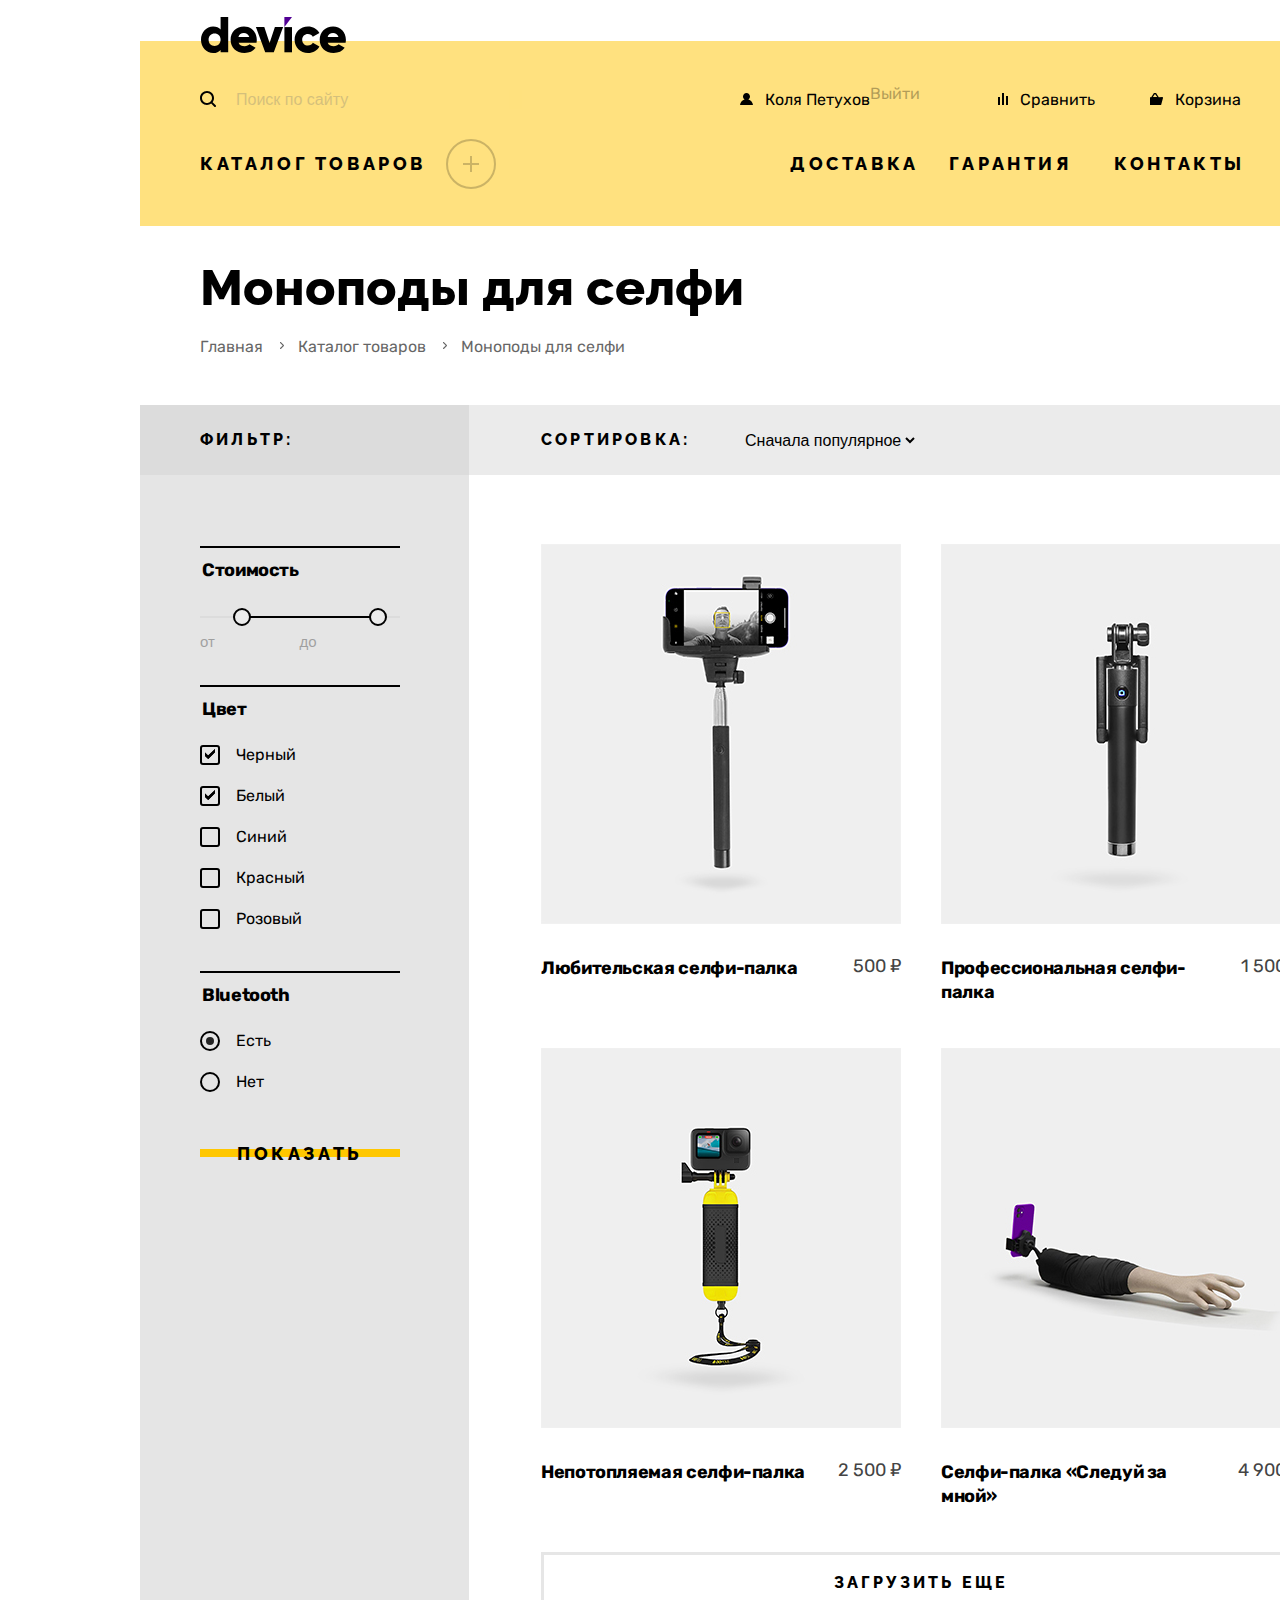
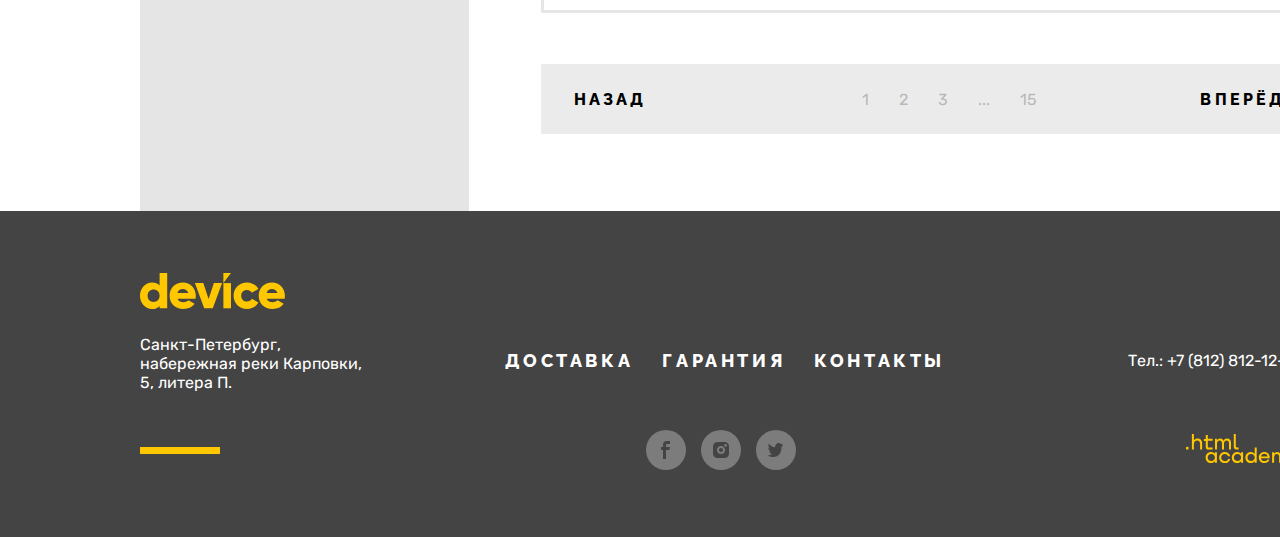
==== commit 1502eef3: "Декоративные элементы на внутренней странице_ред.1" ====
--- a/catalog.html
+++ b/catalog.html
@@ -135,145 +135,184 @@
                 action="https://echo.htmlacademy.ru/"
                 method="get"
               >
-                <fieldset class="catalog-filter-group">
-                  <legend class="catalog-filter-title">Стоимость</legend>
-
-                  <div class="range">
-                    <div class="range-scale">
-                      <div class="range-bar" style="left: 42px; width: 136px">
-                        <button class="range-toggle toggle-min" type="button">
-                          <span class="visually-hidden"
-                            >Изменить минимальную стоимость</span
+                <div class="container--catalog-filter">
+                  <div class="container--catalog-filter-group">
+                    <fieldset class="catalog-filter-group">
+                      <legend
+                        class="catalog-filter-title catalog-filter-title--price"
+                      >
+                        Стоимость
+                      </legend>
+
+                      <div class="range">
+                        <div class="range-scale">
+                          <div
+                            class="range-bar"
+                            style="left: 42px; width: 136px"
                           >
-                        </button>
-                        <button class="range-toggle toggle-max" type="button">
-                          <span class="visually-hidden"
-                            >Изменить максимальную стоимость</span
-                          >
-                        </button>
+                            <button
+                              class="range-toggle toggle-min"
+                              type="button"
+                            >
+                              <span class="visually-hidden"
+                                >Изменить минимальную стоимость</span
+                              >
+                            </button>
+                            <button
+                              class="range-toggle toggle-max"
+                              type="button"
+                            >
+                              <span class="visually-hidden"
+                                >Изменить максимальную стоимость</span
+                              >
+                            </button>
+                          </div>
+                        </div>
+                        <div class="range-wrapper-inputs">
+                          <label class="catalog-filter-label--price">
+                            от
+                            <input
+                              class="range-filter-input"
+                              type="number"
+                              name="min-price"
+                            />
+                          </label>
+
+                          <label class="catalog-filter-label--price">
+                            до
+                            <input
+                              class="range-filter-input"
+                              type="number"
+                              name="max-price"
+                            />
+                          </label>
+                        </div>
                       </div>
-                    </div>
-                    <div class="range-wrapper-inputs">
-                      <label class="catalog-filter-label">
-                        от
-                        <input
-                          class="range-filter-input"
-                          type="number"
-                          name="min-price"
-                        />
-                      </label>
-
-                      <label class="catalog-filter-label">
-                        до
-                        <input
-                          class="range-filter-input"
-                          type="number"
-                          name="max-price"
-                        />
-                      </label>
-                    </div>
+                    </fieldset>
                   </div>
-                </fieldset>
-
-                <fieldset class="catalog-filter-group">
-                  <legend class="catalog-filter-title">Цвет</legend>
-                  <ul class="catalog-filter-list">
-                    <li class="catalog-filter-item">
-                      <label class="catalog-filter-label">
-                        <input
-                          class="catalog-filter-input"
-                          name="filter-color-black"
-                          type="checkbox"
-                          checked
-                        />
-                        Черный
-                      </label>
-                    </li>
-                    <li class="catalog-filter-item">
-                      <label class="catalog-filter-label">
-                        <input
-                          class="catalog-filter-input"
-                          name="filter-color-white"
-                          type="checkbox"
-                          checked
-                        />
-                        Белый
-                      </label>
-                    </li>
-                    <li class="catalog-filter-item">
-                      <label class="catalog-filter-label">
-                        <input
-                          class="catalog-filter-input"
-                          name="filter-color-blue"
-                          type="checkbox"
-                        />
-                        Синий
-                      </label>
-                    </li>
-                    <li class="catalog-filter-item">
-                      <label class="catalog-filter-label">
-                        <input
-                          class="catalog-filter-input"
-                          name="filter-color-red"
-                          type="checkbox"
-                        />
-                        Красный
-                      </label>
-                    </li>
-                    <li class="catalog-filter-item">
-                      <label class="catalog-filter-label">
-                        <input
-                          class="catalog-filter-input"
-                          name="filter-color-pink"
-                          type="checkbox"
-                        />
-                        Розовый
-                      </label>
-                    </li>
-                  </ul>
-                </fieldset>
-
-                <fieldset class="catalog-filter-group">
-                  <legend class="catalog-filter-title">Bluetooth</legend>
-                  <ul class="catalog-filter-list">
-                    <li class="catalog-filter-item">
-                      <label class="catalog-filter-label">
-                        <input
-                          class="catalog-filter-input"
-                          name="filter-bluetooth"
-                          type="radio"
-                          value="yes"
-                          checked
-                        />
-                        Есть
-                      </label>
-                    </li>
-                    <li class="catalog-filter-item">
-                      <label class="catalog-filter-label">
-                        <input
-                          class="catalog-filter-input"
-                          name="filter-bluetooth"
-                          type="radio"
-                          value="not"
-                        />
-                        Нет
-                      </label>
-                    </li>
-                  </ul>
-                </fieldset>
-
-                <button class="btn" type="submit">Показать</button>
+
+                  <div class="container--catalog-filter-group">
+                    <fieldset class="catalog-filter-group">
+                      <legend
+                        class="catalog-filter-title catalog-filter-title--color"
+                      >
+                        Цвет
+                      </legend>
+                      <ul class="catalog-filter-list">
+                        <li class="catalog-filter-item">
+                          <label class="control">
+                            <input
+                              class="control-input visually-hidden"
+                              name="filter-color-black"
+                              type="checkbox"
+                              checked
+                            />
+                            <span class="control-mark"></span>
+                            Черный
+                          </label>
+                        </li>
+                        <li class="catalog-filter-item">
+                          <label class="control">
+                            <input
+                              class="control-input visually-hidden"
+                              name="filter-color-white"
+                              type="checkbox"
+                              checked
+                            /><span class="control-mark"></span>
+                            Белый
+                          </label>
+                        </li>
+                        <li class="catalog-filter-item">
+                          <label class="control">
+                            <input
+                              class="control-input visually-hidden"
+                              name="filter-color-blue"
+                              type="checkbox"
+                            /><span class="control-mark"></span>
+                            Синий
+                          </label>
+                        </li>
+                        <li class="catalog-filter-item">
+                          <label class="control">
+                            <input
+                              class="control-input visually-hidden"
+                              name="filter-color-red"
+                              type="checkbox"
+                            /><span class="control-mark"></span>
+                            Красный
+                          </label>
+                        </li>
+                        <li class="catalog-filter-item">
+                          <label class="control">
+                            <input
+                              class="control-input visually-hidden"
+                              name="filter-color-pink"
+                              type="checkbox"
+                            /><span class="control-mark"></span>
+                            Розовый
+                          </label>
+                        </li>
+                      </ul>
+                    </fieldset>
+                  </div>
+
+                  <div class="container--catalog-filter-group">
+                    <fieldset class="catalog-filter-group">
+                      <legend
+                        class="
+                          catalog-filter-title catalog-filter-title--Bluetooth
+                        "
+                      >
+                        Bluetooth
+                      </legend>
+                      <ul class="catalog-filter-list">
+                        <li class="catalog-filter-item">
+                          <label class="control">
+                            <input
+                              class="control-input visually-hidden"
+                              name="filter-bluetooth"
+                              type="radio"
+                              value="yes"
+                              checked
+                            /><span class="control-mark"></span>
+                            Есть
+                          </label>
+                        </li>
+                        <li class="catalog-filter-item">
+                          <label class="control">
+                            <input
+                              class="control-input visually-hidden"
+                              name="filter-bluetooth"
+                              type="radio"
+                              value="not"
+                            /><span class="control-mark"></span>
+                            Нет
+                          </label>
+                        </li>
+                      </ul>
+                    </fieldset>
+                  </div>
+
+                  <button
+                    class="btn btn-page-button button-filter"
+                    type="submit"
+                  >
+                    Показать
+                  </button>
+                </div>
               </form>
             </div>
             <div class="right-column--products-container">
               <div class="sorting-container">
                 <form class="sorting-type">
+                  <!-- <div class="select"> -->
                   <label for="sorting">сортировка:</label>
-                  <select name="sorting" id="sorting">
+                  <select class="select-control" name="sorting" id="sorting">
                     <option value="popular">Сначала популярное</option>
                     <option value="cheap">Сначала дешёвое</option>
                     <option value="expensive">Сначала дорогое</option>
                   </select>
+                  <!-- </div> -->
                 </form>
                 <a class="visually-hidden sorting--max-min" href="#">
                   Отсортировать продукты по убыванию
@@ -298,9 +337,11 @@
                       </h3>
                       <span class="product-card-price">500 ₽</span>
                     </a>
-                    <a class="btn button--product-card-link" href="#"
-                      >Подробнее</a
-                    >
+                    <div class="container-button--product-card-link">
+                      <a class="btn button--product-card-link" href="#"
+                        >Подробнее</a
+                      >
+                    </div>
                   </li>
                   <li class="product-card-item">
                     <img
@@ -316,9 +357,11 @@
                       </h3>
                       <span class="product-card-price">1 500 ₽</span>
                     </a>
-                    <a class="btn button--product-card-link" href="#"
-                      >Подробнее</a
-                    >
+                    <div class="container-button--product-card-link">
+                      <a class="btn button--product-card-link" href="#"
+                        >Подробнее</a
+                      >
+                    </div>
                   </li>
                   <li class="product-card-item">
                     <img
@@ -334,9 +377,11 @@
                       </h3>
                       <span class="product-card-price">2 500 ₽</span>
                     </a>
-                    <a class="btn button--product-card-link" href="#"
-                      >Подробнее</a
-                    >
+                    <div class="container-button--product-card-link">
+                      <a class="btn button--product-card-link" href="#"
+                        >Подробнее</a
+                      >
+                    </div>
                   </li>
                   <li class="product-card-item">
                     <img
@@ -352,9 +397,11 @@
                       </h3>
                       <span class="product-card-price">4 900 ₽</span>
                     </a>
-                    <a class="btn button--product-card-link" href="#"
-                      >Подробнее</a
-                    >
+                    <div class="container-button--product-card-link">
+                      <a class="btn button--product-card-link" href="#"
+                        >Подробнее</a
+                      >
+                    </div>
                   </li>
                 </ul>
 
@@ -369,19 +416,35 @@
                     </a>
                   </li>
                   <li class="pagination-item">
-                    <a class="pagination-link pagination-current" href="#">1</a>
+                    <a
+                      class="
+                        pagination-link
+                        pagination-link-numbers
+                        pagination-current
+                      "
+                      href="#"
+                      >1</a
+                    >
                   </li>
                   <li class="pagination-item">
-                    <a class="pagination-link" href="#">2</a>
+                    <a class="pagination-link pagination-link-numbers" href="#"
+                      >2</a
+                    >
                   </li>
                   <li class="pagination-item">
-                    <a class="pagination-link" href="#">3</a>
+                    <a class="pagination-link pagination-link-numbers" href="#"
+                      >3</a
+                    >
                   </li>
                   <li class="pagination-item">
-                    <a class="pagination-link" href="#">...</a>
+                    <a class="pagination-link pagination-link-numbers" href="#"
+                      >...</a
+                    >
                   </li>
                   <li class="pagination-item">
-                    <a class="pagination-link" href="#">15</a>
+                    <a class="pagination-link pagination-link-numbers" href="#"
+                      >15</a
+                    >
                   </li>
                   <li class="pagination-item">
                     <a class="pagination-link pagination-next" href="#">
--- a/css/styles.css
+++ b/css/styles.css
@@ -160,6 +160,53 @@
   background: #ffe17f;
 }
 
+.btn-page-button {
+  display: block; /*Временно*/
+  width: 100%;
+  min-height: 20px;
+
+  padding: 0;
+  padding-top: 9px;
+  padding-bottom: 11px;
+
+  align-self: center;
+
+  background-image: linear-gradient(
+    180deg,
+    #e5e5e5 15px,
+    #ffc700 15px,
+    #ffc700 23px,
+    #e5e5e5 23px
+  );
+
+  border: none;
+  box-sizing: border-box;
+  cursor: pointer;
+}
+
+.btn-page-button:hover {
+  background: #ffc700;
+}
+
+.btn-page-button:focus {
+  background-image: linear-gradient(
+    180deg,
+    #e5e5e5 15px,
+    #af4fff 15px,
+    #af4fff 23px,
+    #e5e5e5 23px
+  );
+}
+
+.btn-page-button:focus-visible {
+  outline: none;
+}
+
+.btn-page-button:active {
+  color: #0000004d;
+  background: #ffc700;
+}
+
 /*header*/
 .main-header {
   min-height: 173px;
@@ -169,29 +216,23 @@
 /*Сделал отдельный контейнер потому как нужно установить фон для header*/
 
 .header-container {
-  display: flex;
-  flex-direction: column;
+  /* display: flex;
+  flex-direction: column; */
   background-image: linear-gradient(0deg, #ffe17f 150px, #fff 150px);
 
   min-height: 173px;
 }
 
 .header-container--catalog-page {
-  display: flex;
-  flex-direction: column;
   background-image: linear-gradient(0deg, #ffe17f 185px, #fff 185px);
-  min-height: 211px;
+  min-height: 209px;
 }
 
 .main-logo-link-container {
-  margin-bottom: 72px;
-  outline: 2px solid #af4fff;
-  outline-offset: -2px;
+  margin-bottom: 22px;
 }
 
 .main-logo-link {
-  position: absolute;
-  top: 20px;
   display: inline-block;
   margin-left: 61px;
 }
@@ -211,9 +252,6 @@
 
   display: flex;
   max-height: 50px;
-
-  outline: 3px solid tomato;
-  outline-offset: -5px;
 }
 
 .main-menu {
@@ -286,9 +324,6 @@
 
   padding-left: 44px;
   padding-right: 25px;
-
-  outline: 2px solid #af4fff;
-  outline-offset: -2px;
 }
 
 .navigation-user-list {
@@ -297,9 +332,6 @@
   margin-right: 17px;
   justify-content: space-around;
   width: 255px;
-
-  outline: 3px solid rgb(37, 20, 192);
-  outline-offset: -3px;
 }
 
 .navigation-item-user:first-child {
@@ -378,9 +410,6 @@
   background-repeat: no-repeat;
   background-position: center;
   background-position-x: 16px;
-
-  outline: 2px solid #af4fff;
-  outline-offset: -2px;
 }
 
 .search-navigation-user:hover {
@@ -952,7 +981,6 @@
 .button-services-tabs {
   display: block; /*Временно*/
   min-width: 160px;
-  /* height: 20px; */
 
   padding: 0;
   padding-top: 9px;
@@ -1096,7 +1124,16 @@
 }
 
 /*Доставка под заказ (модальное окно)*/
+.container-send-form {
+  display: none;
+}
+
 .send-form {
+  position: fixed;
+  left: 50%;
+  top: 50%;
+  transform: translate(-50%, -50%);
+
   width: 920px;
   min-height: 580px;
 
@@ -1198,7 +1235,6 @@
 
 .send-form--number {
   grid-area: number;
-  width: ;
 }
 
 .send-form--button-send {
@@ -1734,11 +1770,7 @@
 
 .catalog-header {
   min-height: 179px;
-
   padding-left: 60px;
-
-  outline: 2px solid rgb(248, 72, 3);
-  outline-offset: -2px;
 }
 
 .catalog-header-title {
@@ -1768,7 +1800,38 @@
 }
 
 .breadcrumbs-item {
+  position: relative;
   margin-right: 35px;
+}
+
+.breadcrumbs-item:first-child::after {
+  position: absolute;
+  top: 5px;
+  left: 80px;
+
+  content: "";
+
+  width: 4px;
+  height: 7px;
+  background-image: url(../img/decor/catalog-breadcrumbs.svg);
+  background-repeat: no-repeat;
+  background-position: center;
+  opacity: 0.6;
+}
+
+.breadcrumbs-item:nth-child(2)::after {
+  position: absolute;
+  top: 5px;
+  left: 145px;
+
+  content: "";
+
+  width: 4px;
+  height: 7px;
+  background-image: url(../img/decor/catalog-breadcrumbs.svg);
+  background-repeat: no-repeat;
+  background-position: center;
+  opacity: 0.6;
 }
 
 .breadcrumbs-link {
@@ -1780,6 +1843,29 @@
 
   opacity: 0.6;
 }
+
+.breadcrumbs-link:hover {
+  opacity: 1;
+}
+
+.breadcrumbs-link:focus {
+  opacity: 1;
+  border: 5px solid #af4fff;
+  padding-left: 13px;
+  padding-right: 12px;
+  padding-top: 5px;
+  padding-bottom: 6px;
+}
+
+.breadcrumbs-link:focus-visible {
+  outline: none;
+}
+
+.breadcrumbs-link:active {
+  border: none;
+  opacity: 0.3;
+}
+
 /*Блок каталог-продукты*/
 
 .catalog-products--flex-container {
@@ -1790,20 +1876,80 @@
 
 .left-column--filter-container {
   background-color: #dcdcdc;
-  outline: 5px solid rgb(16, 126, 25);
-  outline-offset: -5px;
+  /* outline: 5px solid rgb(16, 126, 25);
+  outline-offset: -5px; */
+}
+
+.left-column--filter-container h2 {
+  display: inline-block;
+  padding-left: 60px;
 }
 
 .catalog-filter {
   background-color: #e5e5e5;
-
-  outline: 2px solid rgb(248, 72, 3);
-  outline-offset: -2px;
+  height: 100%;
+
+  padding-top: 71px;
+
+  /* outline: 2px solid rgb(248, 72, 3);
+  outline-offset: -2px; */
+}
+
+.container--catalog-filter {
+  margin-left: 60px;
+  margin-right: 69px;
+}
+
+.container--catalog-filter-group {
+  width: 200px;
+
+  padding-top: 12px;
+
+  border-top: 2px solid #000000;
+  box-sizing: border-box;
+}
+
+.catalog-filter-group {
+  position: relative;
+  width: 100%;
+  margin: 0;
+  padding: 0;
+  border: none;
+}
+
+.container--catalog-filter-group:first-child {
+  margin-bottom: 34px;
+}
+
+.container--catalog-filter-group:nth-child(2) {
+  margin-bottom: 43px;
+}
+
+/* Не получается таким способом сделать линии,
+как я понял из за position: absolute; на первый 
+::before накладываются и другие
+
+.catalog-filter-group::before {
+  position: absolute;
+  top: -71px;
+  display: block;
+  height: 2px;
+  width: 200px;
+  background-color: #000000;
+  content: "";
+}
+*/
+.catalog-filter-list {
+  margin: 0;
+  padding: 0;
+  list-style-type: none;
+}
+
+.catalog-filter-item:not(:last-child) {
+  margin-bottom: 22px;
 }
 
 .right-column--products-container {
-  outline: 5px solid rgb(248, 72, 3);
-  outline-offset: -5px;
 }
 
 .catalog-products h2 {
@@ -1830,16 +1976,33 @@
   font-size: 18px;
   line-height: 20px;
 
+  min-height: 34px;
   letter-spacing: -0.02em;
 
   color: #000000;
 }
 
+.catalog-filter-title--price {
+  margin-bottom: 22px;
+}
+
+.catalog-filter-title--color {
+  margin-bottom: 12px;
+}
+
+.catalog-filter-title--Bluetooth {
+  margin-bottom: 12px;
+}
+
 /*Каталог-Фильтр-цена от и до*/
+.range {
+  width: 200px;
+}
+
 .range-scale {
   position: relative;
   height: 2px;
-  margin-bottom: 16px;
+  margin-bottom: 15px;
   background-color: #dcdcdc;
 }
 
@@ -1857,6 +2020,22 @@
   border: 2px solid #000000;
   border-radius: 50%;
   cursor: pointer;
+  box-sizing: border-box;
+}
+
+.range-toggle:focus {
+  border: 2px solid #af4fff;
+}
+
+.range-toggle:focus-visible {
+  border: none;
+  outline: 2px solid #af4fff;
+}
+
+.range-toggle:active {
+  border: none;
+  outline: none;
+  background-color: #000000;
 }
 
 .toggle-min {
@@ -1874,12 +2053,36 @@
   justify-content: center;
 }
 
-.catalog-filter-label {
+.catalog-filter-label--price {
   display: flex;
   min-width: 30px;
   flex-basis: auto;
   margin-right: 5px;
   box-sizing: border-box;
+  font-family: "Arial", sans-serif;
+  font-style: normal;
+  font-weight: 400;
+  font-size: 15px;
+  line-height: 18px;
+
+  text-align: center;
+  opacity: 0.3;
+}
+
+/*Не понял как тут сделать связку кнопки ренджа и цены*/
+
+.catalog-filter-label--price:focus,
+.catalog-filter-label--price:focus input {
+  color: #af4fff;
+}
+
+.catalog-filter-label--price:focus-visible {
+  color: #af4fff;
+}
+
+.catalog-filter-label--price:active {
+  color: #000000;
+  opacity: 1;
 }
 
 .range-filter-input {
@@ -1893,7 +2096,6 @@
   appearance: textfield;
   color: #000000;
   box-sizing: border-box;
-  opacity: 0.3;
 }
 
 .range-filter-input::-webkit-outer-spin-button,
@@ -1906,9 +2108,99 @@
   outline: none;
 }
 
-/*Сортировка*/
+/*Каталог-фильтр-control*/
+.control {
+  position: relative;
+  display: block;
+  padding-left: 36px;
+}
+
+.control-mark {
+  position: absolute;
+  display: block;
+  top: 0;
+  left: 0;
+  width: 20px;
+  height: 20px;
+  border: 2px solid #000000;
+  box-sizing: border-box;
+  border-radius: 3px;
+}
+
+.control-mark:focus {
+  border: 2px solid #af4fff;
+  color: #af4fff;
+}
+
+.control-mark:focus-visible {
+  border: 2px solid #af4fff;
+  color: #af4fff;
+}
+
+/* .control:hover .control-mark,
+.control-label:hover {
+  opacity: 0.5;
+} */
+
+.catalog-filter-item:hover {
+  opacity: 0.5;
+}
+
+.catalog-filter-item:active {
+  opacity: 0.2;
+}
+
+.control-input:disabled + .control-mark {
+  opacity: 0.2;
+}
+
+.control-input[type="checkbox"]:checked + .control-mark::before,
+.control-input[type="checkbox"]:checked + .control-mark::after {
+  position: absolute;
+  top: -3px;
+  left: 3px;
+  width: 10px;
+  height: 10px;
+  padding: 5px;
+  background-image: url(../img/decor/catalog-filter--checkbox.svg);
+  background-repeat: no-repeat;
+  background-position: 0;
+  content: "";
+}
+/* Label */
+.control-label {
+}
+
+/* Radio */
+.control-input[type="radio"] + .control-mark {
+  border-radius: 50%;
+}
+
+.control-input[type="radio"]:checked + .control-mark::before {
+  position: absolute;
+  top: 4px;
+  left: 4px;
+  width: 8px;
+  height: 8px;
+  background-color: #242424;
+  border-radius: 50%;
+  content: "";
+}
+
+/*Каталог-Фильтр-Кнопка*/
+.button-filter {
+  margin-top: 43px;
+}
+
+/*
+######################################
+#-----Каталог карточки товаров-------#
+######################################
+
+*/
+/*Сортировка/sorting*/
 .sorting-container {
-  margin-bottom: 48px;
+  margin-bottom: 69px;
   background-color: #ebebeb;
 }
 
@@ -1922,6 +2214,24 @@
   width: 468px;
   min-height: 20px;
   background-color: #ebebeb;
+}
+
+.select-control:hover {
+  opacity: 0.6;
+}
+
+.select-control:focus {
+  border: 5px solid #af4fff;
+}
+
+.select-control:focus-visible {
+  outline: none;
+}
+
+.select-control:active {
+  border: none;
+  outline: none;
+  opacity: 0.3;
 }
 
 .sorting-type label {
@@ -1954,12 +2264,45 @@
   border: none;
 }
 
+/* .select {
+  position: relative;
+  display: flex;
+  align-items: center;
+  width: 260px;
+  margin-right: auto;
+}
+
+/* Control */
+/*
+.select-control {
+  width: 100%;
+  padding: 8px 14px;
+  padding-right: 48px;
+  font: inherit;
+  font-weight: 700;
+  background-color: #ffffff;
+  border: 2px solid #242424;
+  background-image: url("");
+  background-repeat: no-repeat;
+  background-position: right 16px center;
+  appearance: none;
+}
+
+.select-control:hover,
+.select-control:focus {
+  border-color: #af7842;
+}
+
+.select-control:focus {
+  outline: 2px solid #dbb590;
+} */
+
 /*Карточки продуктов каталога*/
 
 .product-card-list {
   display: grid;
   grid-template-columns: repeat(2, 360px);
-  gap: 23px 40px;
+  gap: 44px 40px;
   justify-content: end;
 
   margin: 0;
@@ -1970,26 +2313,103 @@
 }
 
 .product-card-item {
+  position: relative;
   display: flex;
   flex-direction: column;
   justify-content: flex-start;
 }
 
+/*Кнопка подробнее на карточке товара
+не понял как правильно без js это можно сделать
+нашел таки решение:)*/
+.container-button--product-card-link {
+  width: 360px;
+  height: 380px;
+  position: absolute;
+  top: 0;
+  left: 0;
+  opacity: 0;
+  display: block;
+}
+
+.container-button--product-card-link:hover {
+  opacity: 1;
+  display: block;
+  background: linear-gradient(
+    0deg,
+    rgba(240, 240, 240, 0.8),
+    rgba(240, 240, 240, 0.8)
+  );
+}
+
+.container-button--product-card-link:focus {
+  outline: 5px solid #af4fff;
+  box-sizing: border-box;
+}
+
 .product-card-link {
   display: flex;
   justify-content: space-between;
   text-decoration: none;
 }
 
+.product-card-link:focus h3,
+.product-card-link:focus span {
+  color: #af4fff;
+}
+
+.product-card-link:focus-visible {
+  color: #af4fff;
+  outline: none;
+}
+
 .button--product-card-link {
-  position: relative;
-  top: 201px;
-  left: 100px;
+  position: absolute;
+  top: 167px;
+  left: 90px;
   order: -1;
-}
+
+  display: block;
+  width: 180px;
+  height: 20px;
+
+  padding-top: 14px;
+  padding-bottom: 16px;
+  border: none;
+
+  background-image: linear-gradient(
+    180deg,
+    transparent 20px,
+    #ffc700 20px,
+    #ffc700 28px,
+    transparent 28px
+  );
+}
+
+.button--product-card-link:hover {
+  background: #ffc700;
+}
+
+.button--product-card-link:active {
+  color: #0000004d;
+  background: #ffc700;
+}
+
+/* .button--product-card-link:focus {
+  outline: 5px solid #af4fff;
+  padding-top: 200px;
+  padding-bottom: 200px;
+  padding-left: 100px;
+  padding-right: 100px;
+} */
 
 .product-card-image {
   margin-bottom: 32px;
+}
+
+.product-card-image:focus {
+  outline: 5px solid #af4fff;
+  box-sizing: border-box;
 }
 
 .product-card-title {
@@ -2043,6 +2463,26 @@
   box-sizing: border-box;
 }
 
+.pagination-show-more--button:hover {
+  border: 3px solid #000000;
+  box-sizing: border-box;
+}
+
+.pagination-show-more--button:focus {
+  border: 5px solid #af4fff;
+  box-sizing: border-box;
+}
+
+.pagination-show-more--button:focus-visible {
+  outline: none;
+}
+
+.pagination-show-more--button:active {
+  border: 3px solid #000000;
+  box-sizing: border-box;
+  opacity: 0.3;
+}
+
 .pagination-list {
   display: flex;
   align-items: center;
@@ -2051,15 +2491,13 @@
 
   margin-left: 72px;
   margin-bottom: 77px;
-  padding-left: 30px;
-  padding-right: 30px;
+  padding: 0;
+  /* padding-left: 30px;
+  padding-right: 30px; */
 
   list-style-type: none;
-
+  box-sizing: border-box;
   height: 70px;
-
-  outline: 5px solid rgb(248, 72, 3);
-  outline-offset: -5px;
 }
 
 .pagination-item {
@@ -2067,24 +2505,34 @@
 }
 
 .pagination-item:first-child {
-  margin-right: 189px;
+  margin-right: 184px;
 }
 
 .pagination-item:last-child {
+  margin-right: 0;
   margin-left: auto;
 }
 
 .pagination-text {
+  /* display: inline-block; */
   font-family: "Raleway", "Arial", sans-serif;
   font-style: normal;
   font-weight: 800;
   font-size: 16px;
   line-height: 19px;
-  display: flex;
-  align-items: center;
   letter-spacing: 0.2em;
   text-transform: uppercase;
-
+  /* vertical-align: middle; */
+
+  display: flex;
+  justify-content: center;
+  align-items: center;
+
+  margin-left: 29px;
+
+  width: 80px;
+  height: 70px;
+  box-sizing: border-box;
   color: #000000;
 }
 
@@ -2099,3 +2547,56 @@
   color: #444444;
   opacity: 0.3;
 }
+
+.pagination-prev,
+.pagination-next {
+  display: block;
+  opacity: 1;
+  padding: 0;
+  width: 127px;
+  height: 70px;
+}
+
+.pagination-prev:hover,
+.pagination-next:hover {
+  background: #dcdcdc;
+}
+
+.pagination-prev:focus,
+.pagination-next:focus {
+  border: 5px solid #af4fff;
+  box-sizing: border-box;
+  background-color: #f0f0f0;
+}
+
+.pagination-prev:focus-visible,
+.pagination-next:focus-visible {
+  outline: none;
+}
+
+.pagination-prev:active,
+.pagination-next:active {
+  border: none;
+  opacity: 0.3;
+  background: #dcdcdc;
+}
+
+.pagination-link-numbers:hover {
+  opacity: 1;
+}
+
+.pagination-link-numbers:focus {
+  opacity: 1;
+  border: 5px solid #af4fff;
+  box-sizing: border-box;
+  color: #b9b9b9;
+}
+
+.pagination-link-numbers:focus-visible {
+  outline: none;
+}
+
+.pagination-link-numbers:active {
+  border: none;
+  opacity: 0.1;
+}
